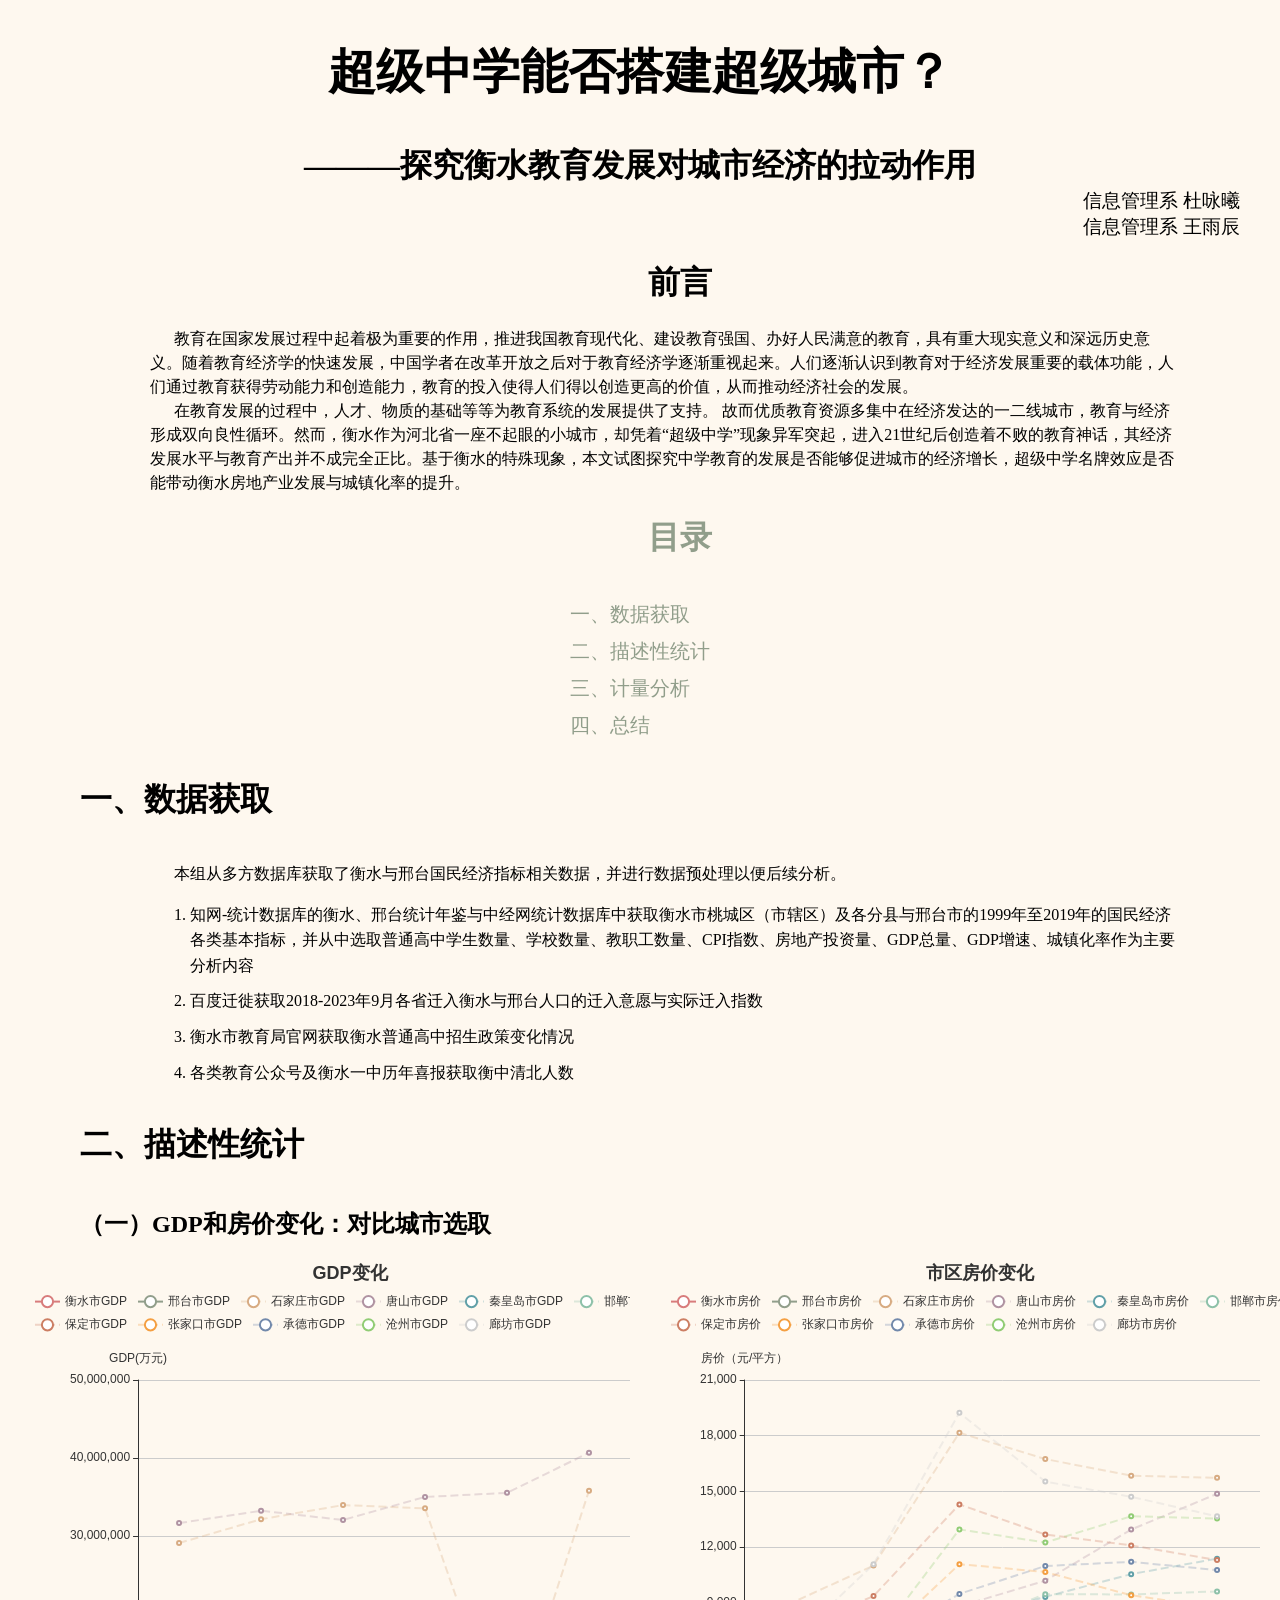
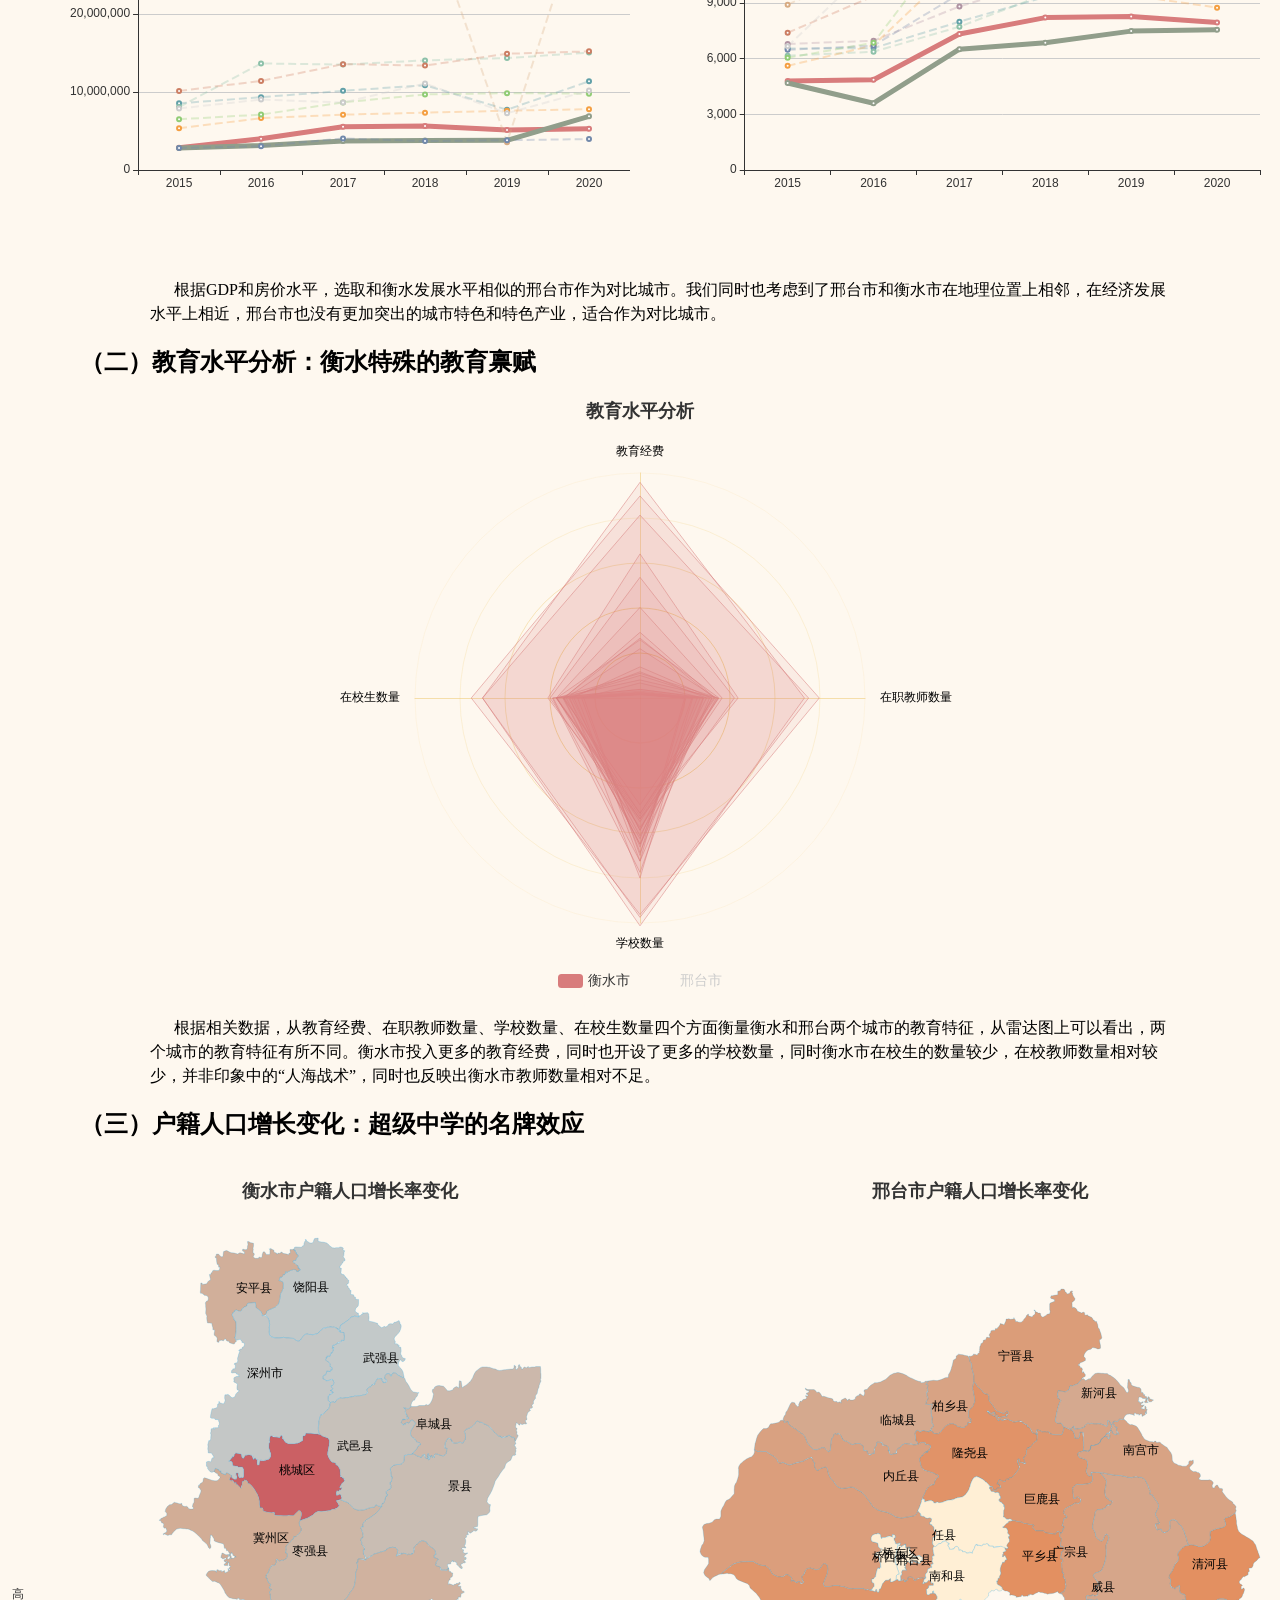
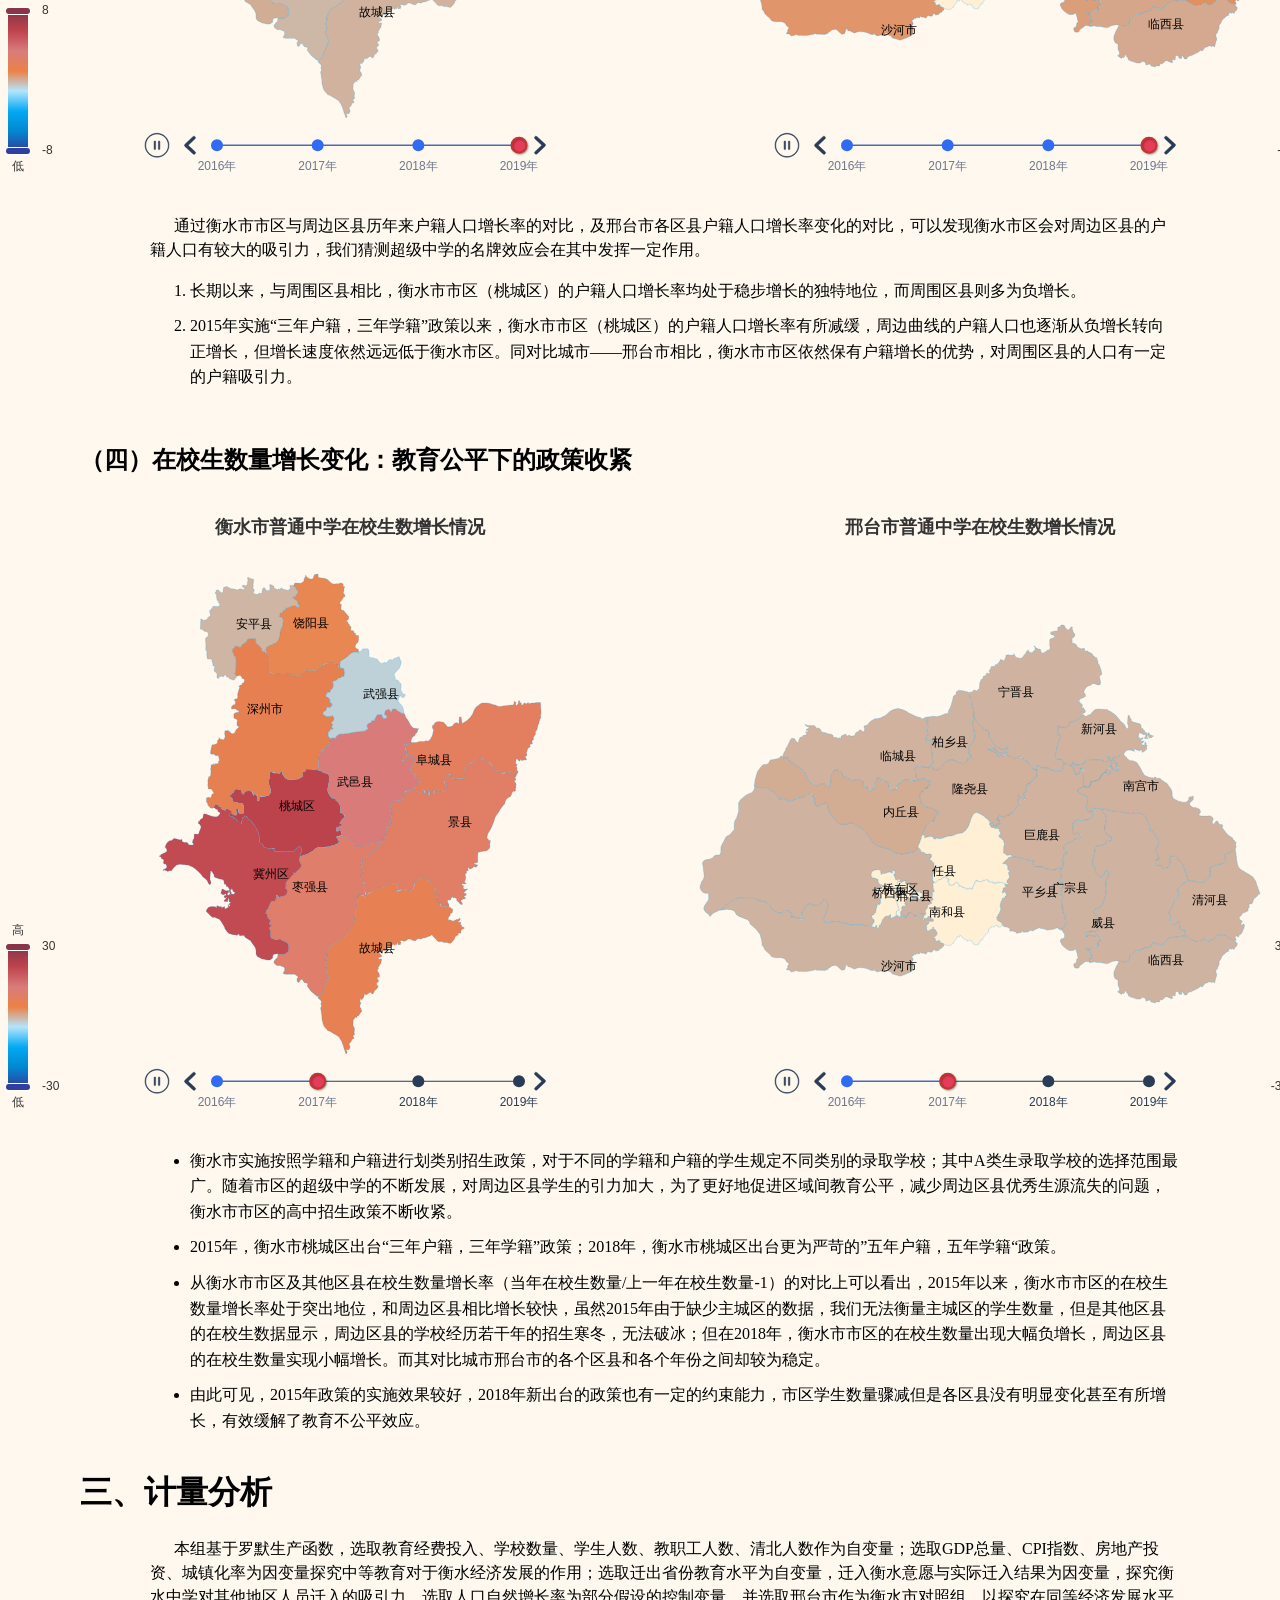
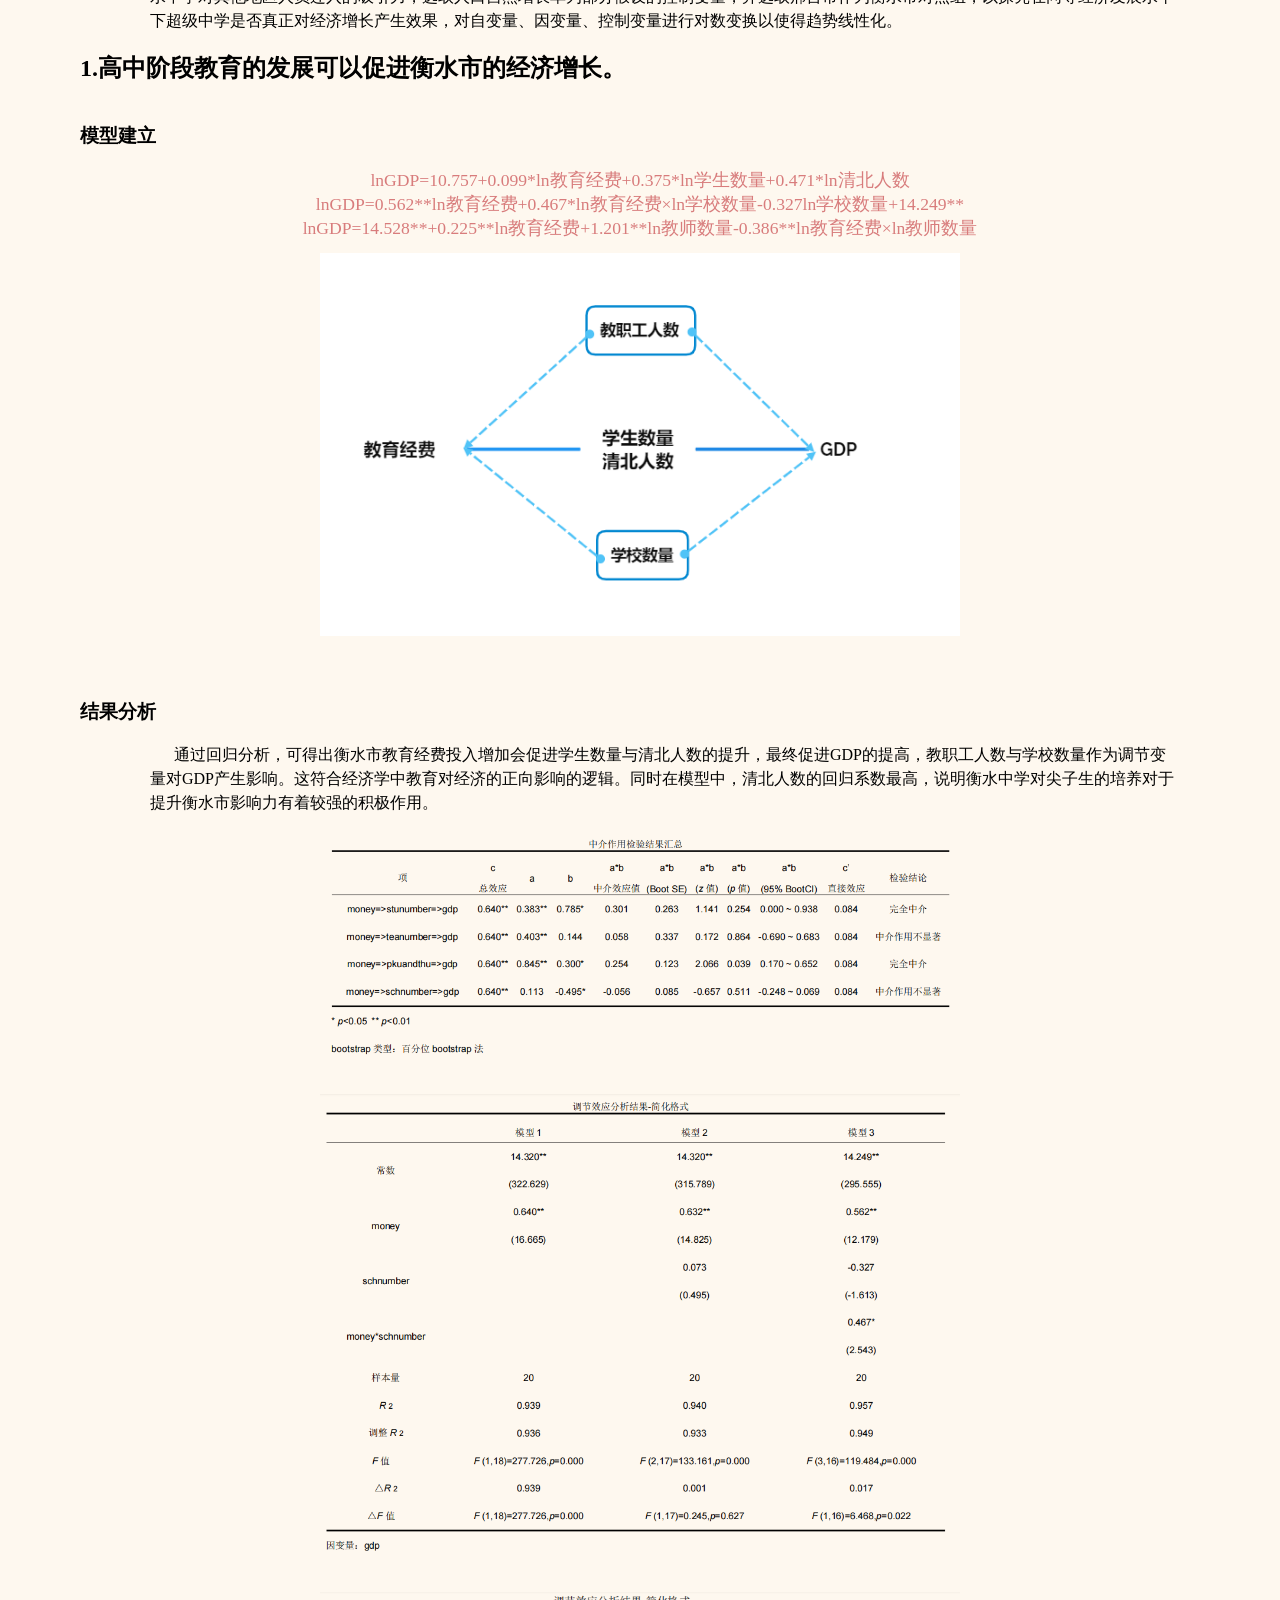
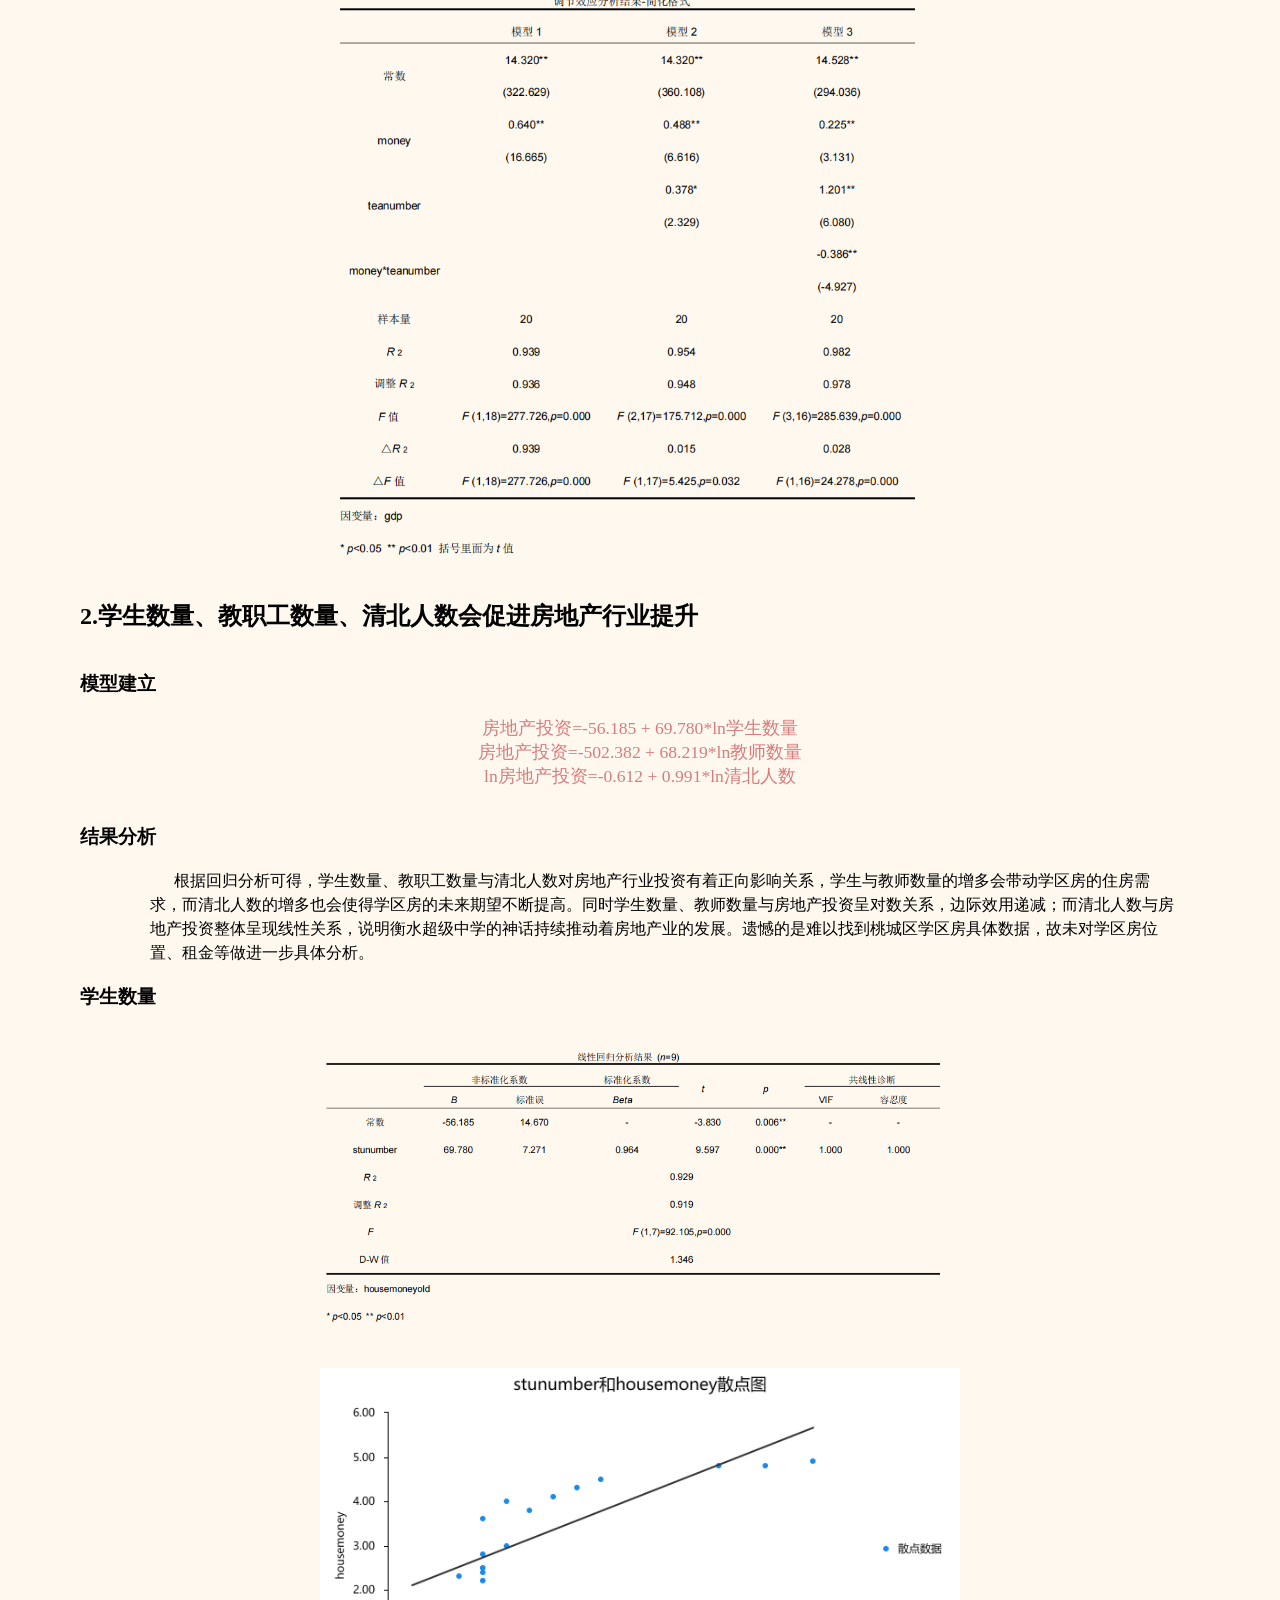
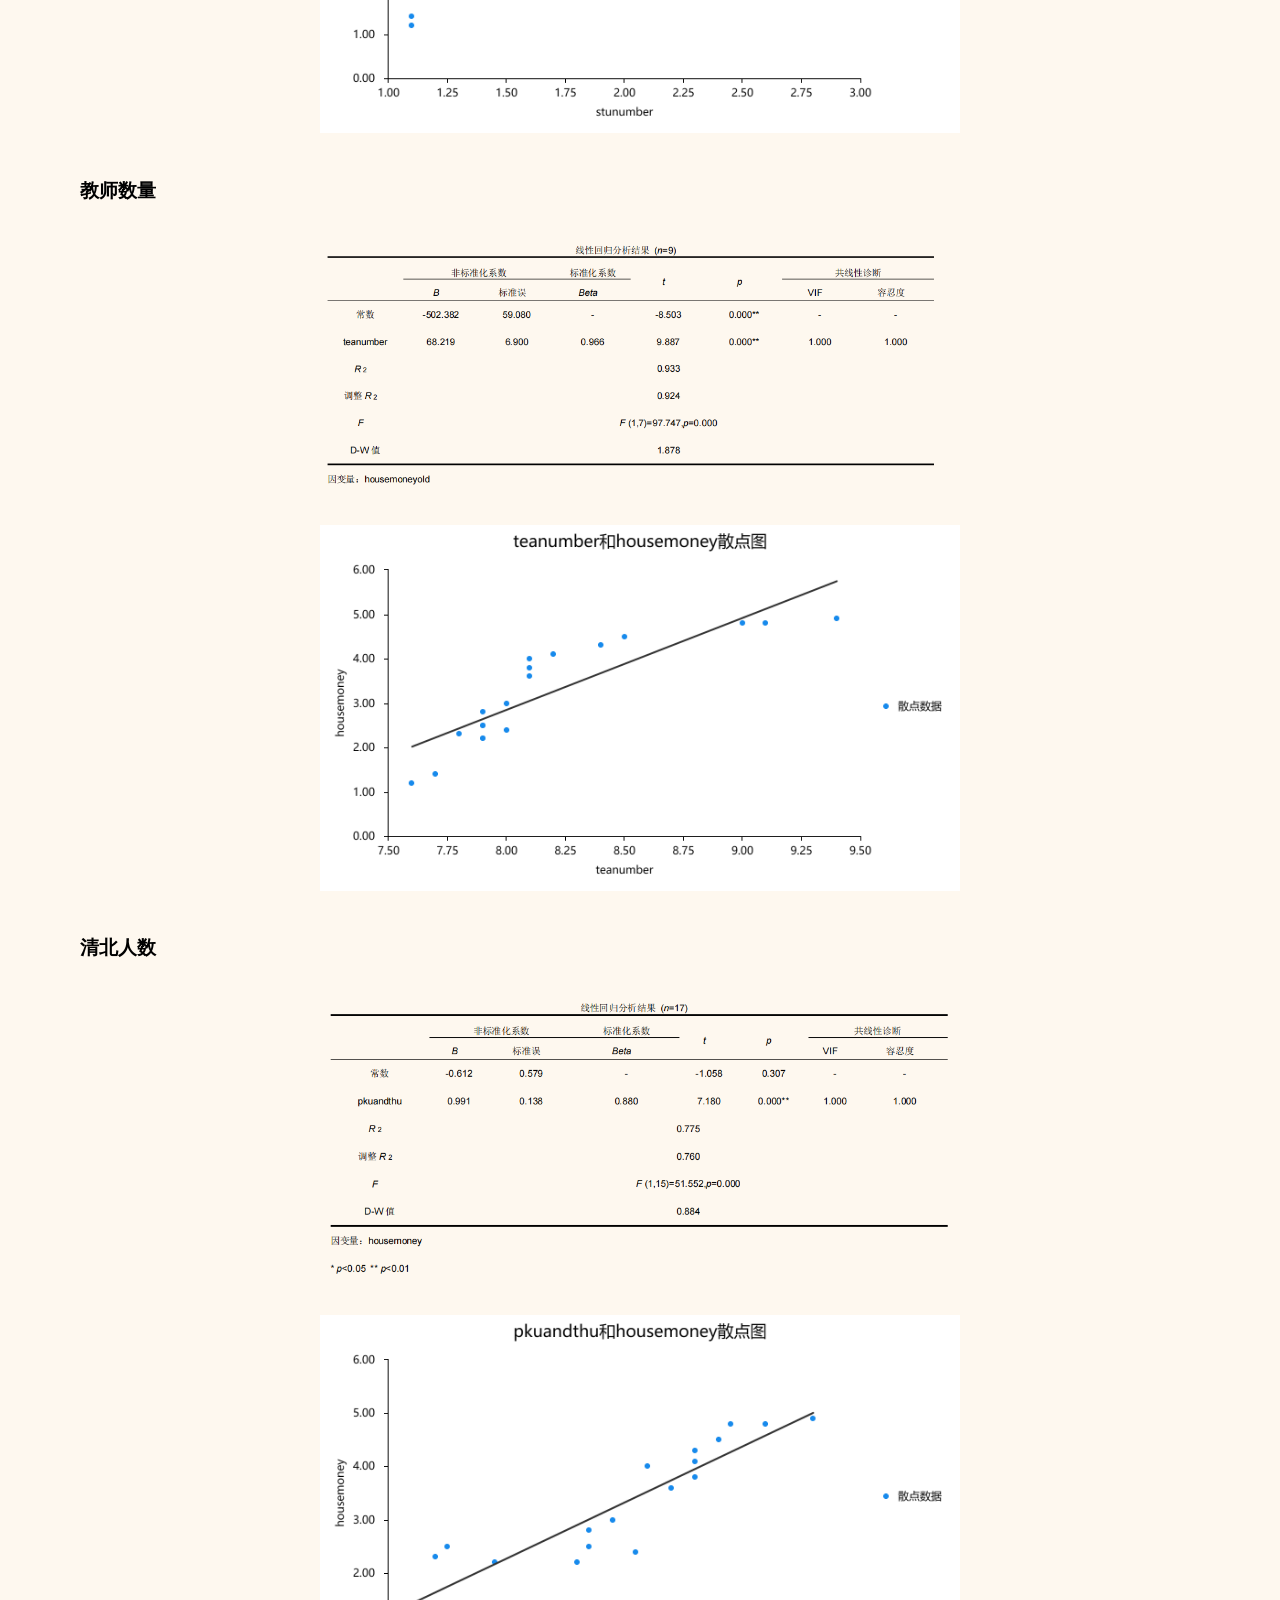
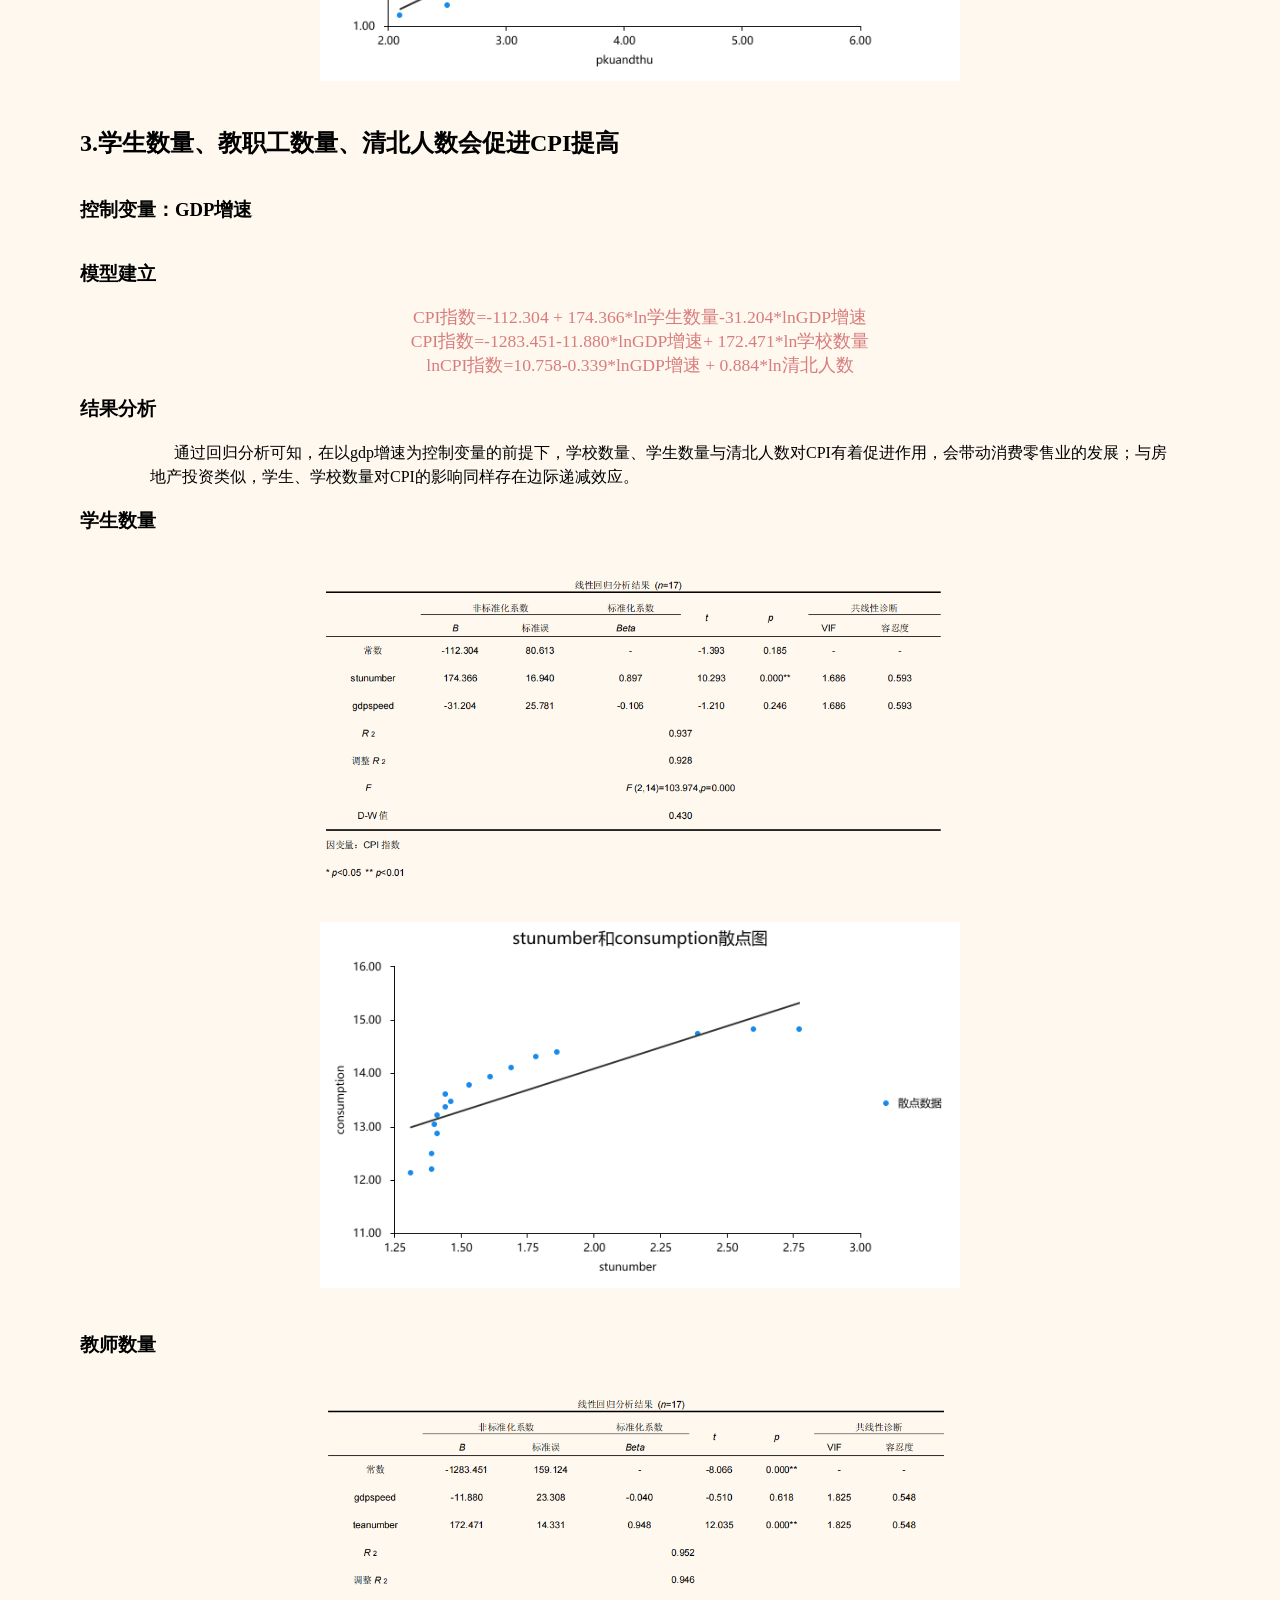
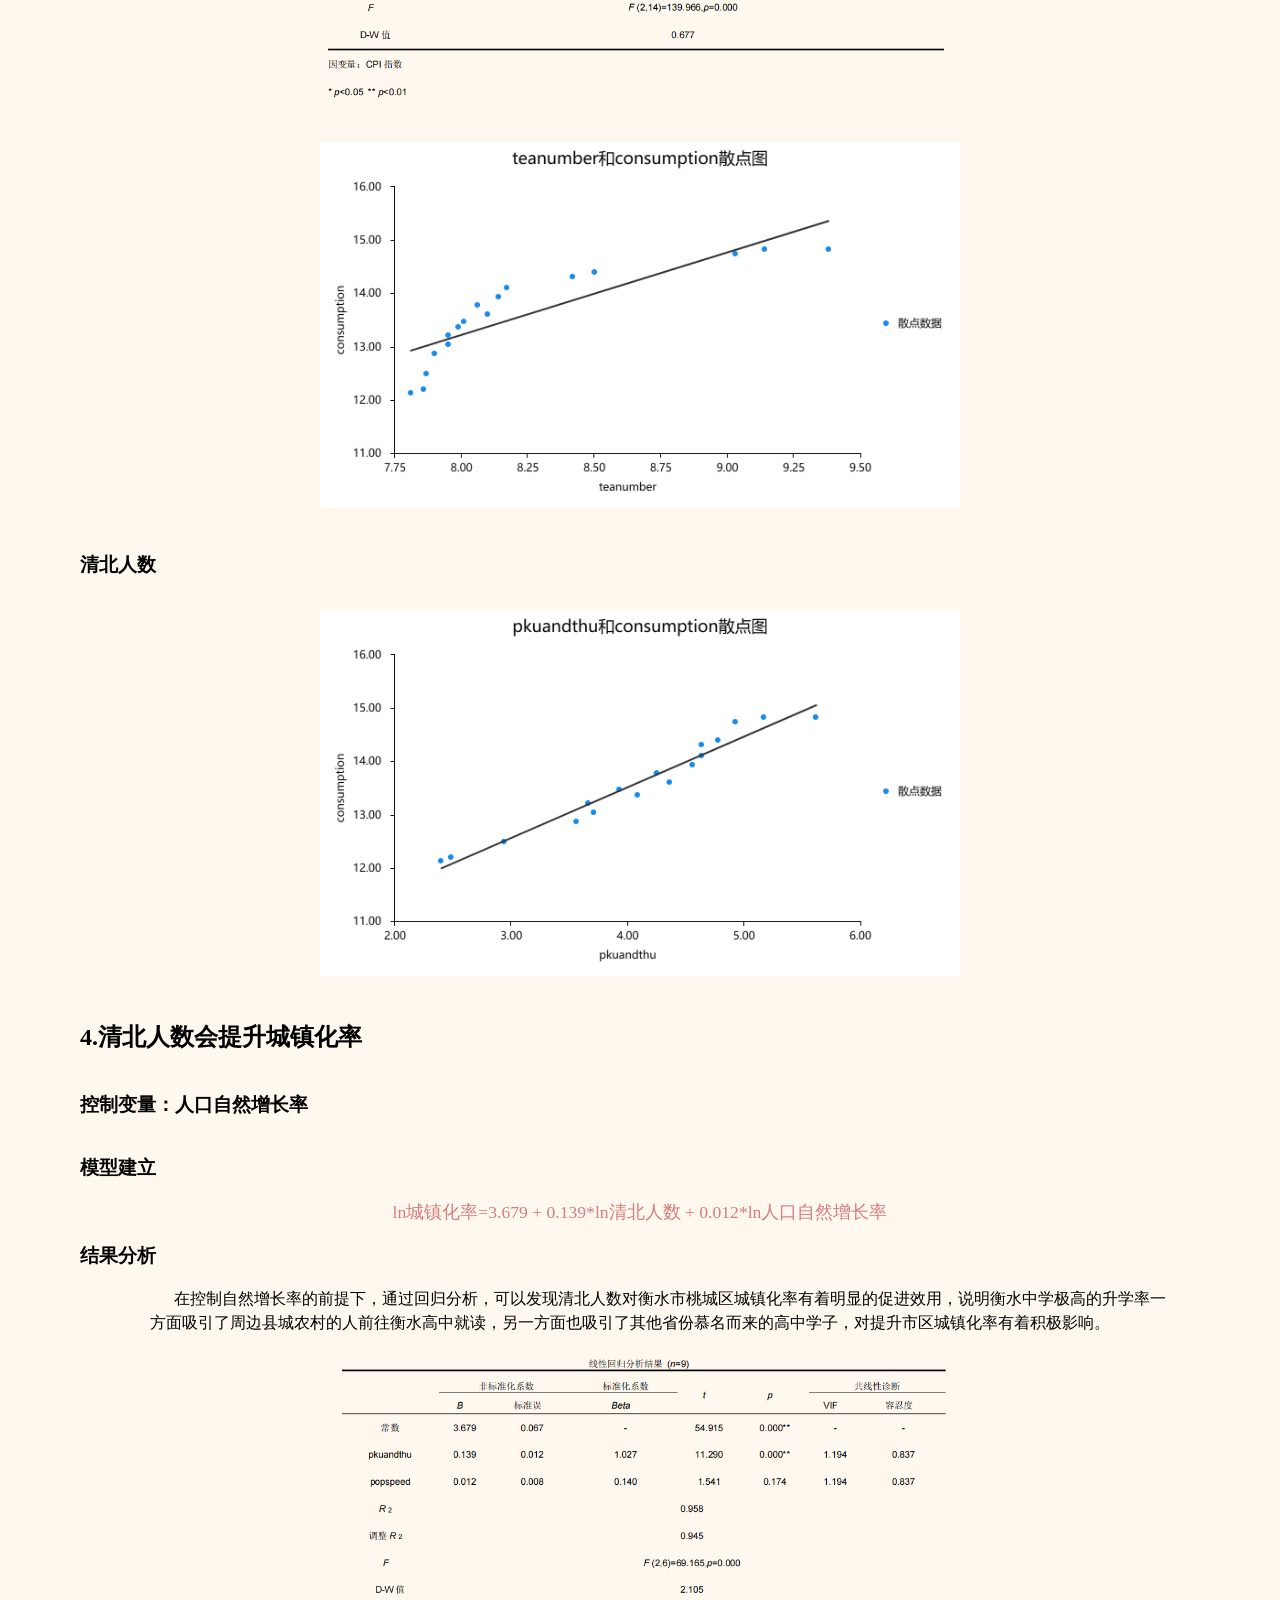
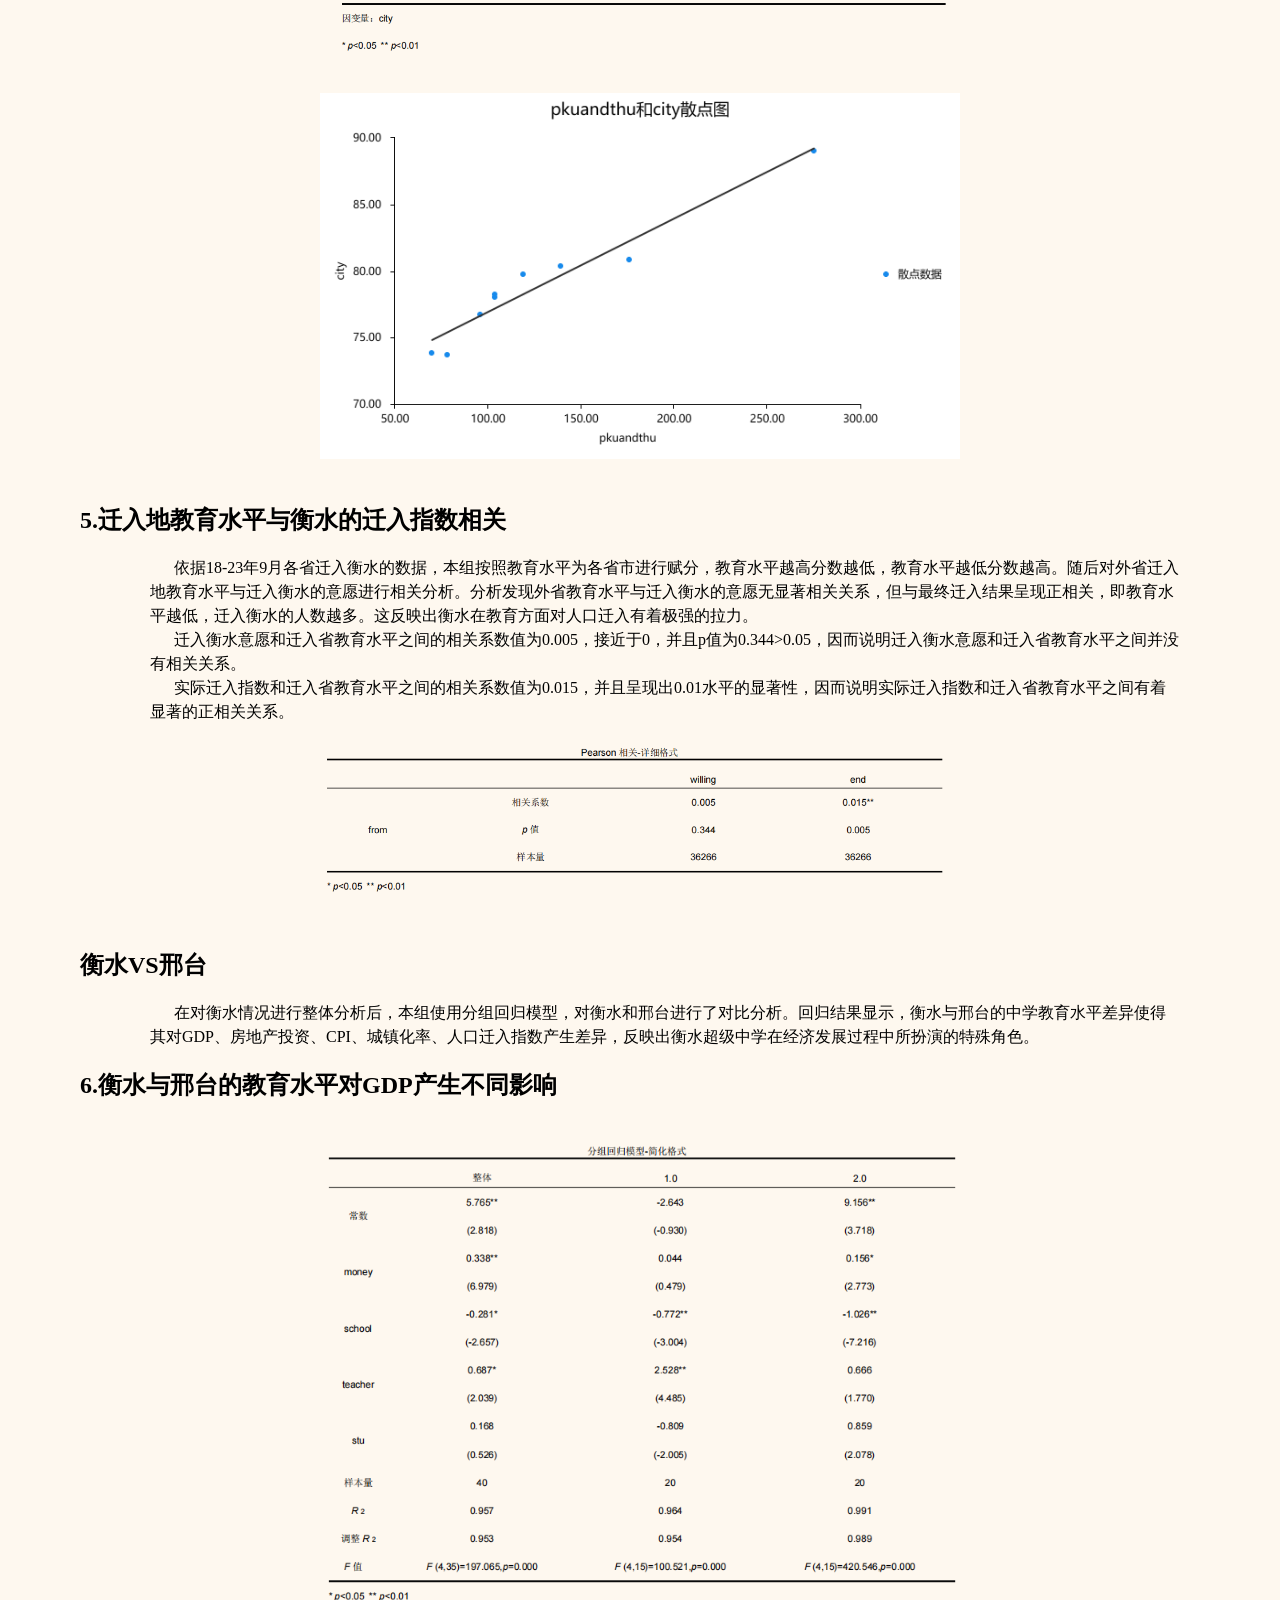
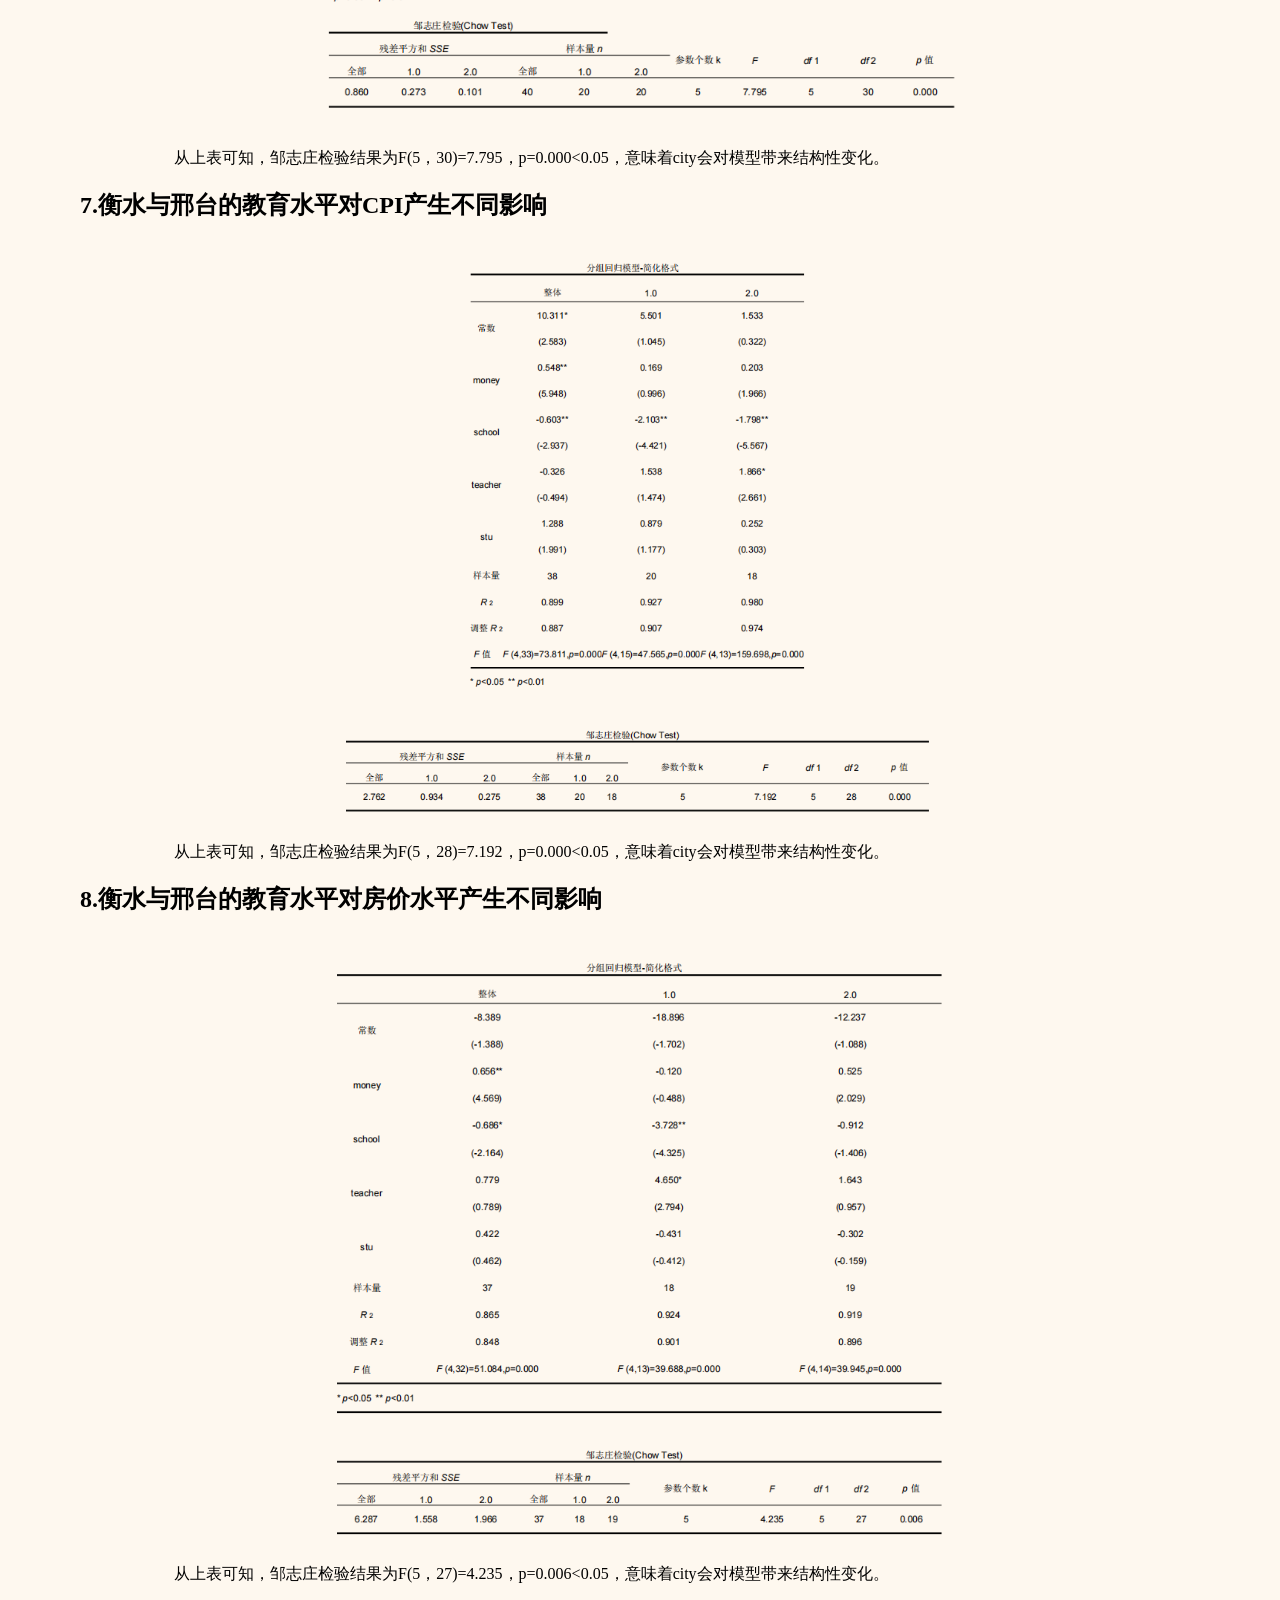
==== index.html @ 3e41f90e "第二次尝试：更新html命名" ====
<!DOCTYPE html>
<html lang="ch">
<head>
    <meta charset="UTF-8">
    <meta name="viewport" content="width=device-width, initial-scale=1.0">
    <meta http-equiv="X-UA-Compatible" content="ie=edge">
    <title>《城市经济学》课程报告</title>
    <link rel="stylesheet" href="BLOG.css"> <!-- 引入外部CSS文件 -->
    <script src="js/echarts.min.js"></script>   
    <script src="js/vintage.js"></script>   <!-- 引入echarts.js -->
    <script src="js/purple-passion.js"></script>   <!-- 引入echarts.js -->
    <!-- <script type="text/javascript" src="https://cdn.jsdelivr.net/npm/echarts/map/js/world.js"></script>     -->
    <script type="text/javascript" src="js/衡水.js"></script>
    <script type="text/javascript" src="js/邢台.js"></script>

</head>
 
<body>
    <div id="title_name">超级中学能否搭建超级城市？</div>
    <div id="title_name2">———探究衡水教育发展对城市经济的拉动作用</div>
    <div id="subtitle">信息管理系 杜咏曦</div>
    <div id="subtitle">信息管理系 王雨辰</div>
    <h1 style="text-align: center;">前言</h1>
    <div class="front_text">
        教育在国家发展过程中起着极为重要的作用，推进我国教育现代化、建设教育强国、办好人民满意的教育，具有重大现实意义和深远历史意义。随着教育经济学的快速发展，中国学者在改革开放之后对于教育经济学逐渐重视起来。人们逐渐认识到教育对于经济发展重要的载体功能，人们通过教育获得劳动能力和创造能力，教育的投入使得人们得以创造更高的价值，从而推动经济社会的发展。
    </div>
    <div class="front_text">在教育发展的过程中，人才、物质的基础等等为教育系统的发展提供了支持。
        故而优质教育资源多集中在经济发达的一二线城市，教育与经济形成双向良性循环。然而，衡水作为河北省一座不起眼的小城市，却凭着“超级中学”现象异军突起，进入21世纪后创造着不败的教育神话，其经济发展水平与教育产出并不成完全正比。基于衡水的特殊现象，本文试图探究中学教育的发展是否能够促进城市的经济增长，超级中学名牌效应是否能带动衡水房地产业发展与城镇化率的提升。</div>
    <h1 style="text-align: center;color:#919e8b;font-family: 楷体;">目录</h1>
    <div class="table">
    <nav>
        <ul>
          <li><a href="#section1">一、数据获取</a></li>
          <li><a href="#section2">二、描述性统计</a></li>
          <li><a href="#section3">三、计量分析</a></li>
          <li><a href="#section4">四、总结</a></li>
        </ul>
      </nav>
    </div>
    <h1 id="section1">一、数据获取</h1>
    <br>
    <div class="front_text">本组从多方数据库获取了衡水与邢台国民经济指标相关数据，并进行数据预处理以便后续分析。</div>
    <div class="content">
        <ol>
            <li>知网-统计数据库的衡水、邢台统计年鉴与中经网统计数据库中获取衡水市桃城区（市辖区）及各分县与邢台市的1999年至2019年的国民经济各类基本指标，并从中选取普通高中学生数量、学校数量、教职工数量、CPI指数、房地产投资量、GDP总量、GDP增速、城镇化率作为主要分析内容</li>
            <li>百度迁徙获取2018-2023年9月各省迁入衡水与邢台人口的迁入意愿与实际迁入指数</li>
            <li>衡水市教育局官网获取衡水普通高中招生政策变化情况</li>
            <li>各类教育公众号及衡水一中历年喜报获取衡中清北人数</li>
        </ol>
    </div>
    

    <h1 id="section2">二、描述性统计</h1>
    <h2>（一）GDP和房价变化：对比城市选取</h2>
    <!-- <div class='fig' id='GDP变化' style='width: 1100px; height: 600px'></div> -->
    <div class="container">
        <div class='fig_son' id="GDP变化" style='width: 700px; height: 600px'></div>
        <div class='fig_son' id="房价变化" style='width: 700px; height: 600px'></div>
    </div>
    <br>
    <div class="front_text">根据GDP和房价水平，选取和衡水发展水平相似的邢台市作为对比城市。我们同时也考虑到了邢台市和衡水市在地理位置上相邻，在经济发展水平上相近，邢台市也没有更加突出的城市特色和特色产业，适合作为对比城市。</div>
    <h2>（二）教育水平分析：衡水特殊的教育禀赋</h2>
    <div class='fig' id='教育水平分析' style='width: 1100px; height: 600px'></div>
    <br>
    <div class="front_text">根据相关数据，从教育经费、在职教师数量、学校数量、在校生数量四个方面衡量衡水和邢台两个城市的教育特征，从雷达图上可以看出，两个城市的教育特征有所不同。衡水市投入更多的教育经费，同时也开设了更多的学校数量，同时衡水市在校生的数量较少，在校教师数量相对较少，并非印象中的“人海战术”，同时也反映出衡水市教师数量相对不足。</div>
    <h2>（三）户籍人口增长变化：超级中学的名牌效应</h2>
    <br>
    <div class="container">
        <div class='fig_son' id="衡水户籍人口增长率变化" style='width: 700px; height: 600px'></div>
        <div class='fig_son' id="邢台户籍人口增长率变化" style='width: 700px; height: 600px'></div>
    </div>
    <br>
    <br>
    <div class="front_text">通过衡水市市区与周边区县历年来户籍人口增长率的对比，及邢台市各区县户籍人口增长率变化的对比，可以发现衡水市区会对周边区县的户籍人口有较大的吸引力，我们猜测超级中学的名牌效应会在其中发挥一定作用。</div>
    <div class="content">
        <ol>
            <li>长期以来，与周围区县相比，衡水市市区（桃城区）的户籍人口增长率均处于稳步增长的独特地位，而周围区县则多为负增长。</li>
            <li>2015年实施“三年户籍，三年学籍”政策以来，衡水市市区（桃城区）的户籍人口增长率有所减缓，周边曲线的户籍人口也逐渐从负增长转向正增长，但增长速度依然远远低于衡水市区。同对比城市——邢台市相比，衡水市市区依然保有户籍增长的优势，对周围区县的人口有一定的户籍吸引力。</li>
        </ol>
    </div>
    <br>

    <h2>（四）在校生数量增长变化：教育公平下的政策收紧</h2>
    <br>
    <div class="container">
        <div class='fig_son' id="衡水在校生增长变化" style='width: 700px; height: 600px'></div>
        <div class='fig_son' id="邢台在校生增长变化" style='width: 700px; height: 600px'></div>
    </div>
    <br>
    <div class="content">
        <ul>
            <li>衡水市实施按照学籍和户籍进行划类别招生政策，对于不同的学籍和户籍的学生规定不同类别的录取学校；其中A类生录取学校的选择范围最广。随着市区的超级中学的不断发展，对周边区县学生的引力加大，为了更好地促进区域间教育公平，减少周边区县优秀生源流失的问题，衡水市市区的高中招生政策不断收紧。</li>
            <li>2015年，衡水市桃城区出台“三年户籍，三年学籍”政策；2018年，衡水市桃城区出台更为严苛的”五年户籍，五年学籍“政策。</li>
            <li>从衡水市市区及其他区县在校生数量增长率（当年在校生数量/上一年在校生数量-1）的对比上可以看出，2015年以来，衡水市市区的在校生数量增长率处于突出地位，和周边区县相比增长较快，虽然2015年由于缺少主城区的数据，我们无法衡量主城区的学生数量，但是其他区县的在校生数据显示，周边区县的学校经历若干年的招生寒冬，无法破冰；但在2018年，衡水市市区的在校生数量出现大幅负增长，周边区县的在校生数量实现小幅增长。而其对比城市邢台市的各个区县和各个年份之间却较为稳定。</li>
            <li>由此可见，2015年政策的实施效果较好，2018年新出台的政策也有一定的约束能力，市区学生数量骤减但是各区县没有明显变化甚至有所增长，有效缓解了教育不公平效应。</li>
        </ul>
    </div>
    <h1 id="section3">三、计量分析</h1>
    <div class="front_text">本组基于罗默生产函数，选取教育经费投入、学校数量、学生人数、教职工人数、清北人数作为自变量；选取GDP总量、CPI指数、房地产投资、城镇化率为因变量探究中等教育对于衡水经济发展的作用；选取迁出省份教育水平为自变量，迁入衡水意愿与实际迁入结果为因变量，探究衡水中学对其他地区人员迁入的吸引力，选取人口自然增长率为部分假设的控制变量，并选取邢台市作为衡水市对照组，以探究在同等经济发展水平下超级中学是否真正对经济增长产生效果，对自变量、因变量、控制变量进行对数变换以使得趋势线性化。</div>
    <h2>1.高中阶段教育的发展可以促进衡水市的经济增长。</h2>
    <h3>模型建立</h3>
    <div class="import">lnGDP=10.757+0.099*ln教育经费+0.375*ln学生数量+0.471*ln清北人数</div>
    <div class="import">lnGDP=0.562**ln教育经费+0.467*ln教育经费×ln学校数量-0.327ln学校数量+14.249**</div>
    <div class="import">lnGDP=14.528**+0.225**ln教育经费+1.201**ln教师数量-0.386**ln教育经费×ln教师数量</div>
    <img src="./image/1新.png" alt="1.3" style="height: 15%; width:50% ;">
    <br>
    <h3>结果分析</h3>
    <div class="front_text">通过回归分析，可得出衡水市教育经费投入增加会促进学生数量与清北人数的提升，最终促进GDP的提高，教职工人数与学校数量作为调节变量对GDP产生影响。这符合经济学中教育对经济的正向影响的逻辑。同时在模型中，清北人数的回归系数最高，说明衡水中学对尖子生的培养对于提升衡水市影响力有着较强的积极作用。</div>
    <img src="./image/1.1.png" alt="1.1"style="height: 15%; width:50% ;">
    <img src="./image/1.2.png" alt="1.2"style="height: 15%; width:50% ;">
    <img src="./image/1.3.png" alt="1.3"style="height: 15%; width:50% ;">

    <h2>2.学生数量、教职工数量、清北人数会促进房地产行业提升</h2>
    <h3>模型建立</h3>
    <div class="import">房地产投资=-56.185 + 69.780*ln学生数量</div>
    <div class="import">房地产投资=-502.382 + 68.219*ln教师数量</div>
    <div class="import">ln房地产投资=-0.612 + 0.991*ln清北人数</div>
    <br>
    <h3>结果分析</h3>
    <div class="front_text">根据回归分析可得，学生数量、教职工数量与清北人数对房地产行业投资有着正向影响关系，学生与教师数量的增多会带动学区房的住房需求，而清北人数的增多也会使得学区房的未来期望不断提高。同时学生数量、教师数量与房地产投资呈对数关系，边际效用递减；而清北人数与房地产投资整体呈现线性关系，说明衡水超级中学的神话持续推动着房地产业的发展。遗憾的是难以找到桃城区学区房具体数据，故未对学区房位置、租金等做进一步具体分析。</div>
    <h3>学生数量</h3>
    <img src="./image/2.1.png" alt="1.2">
    <img src="./image/stunumber和housemoney散点图.png" alt="1.2" style="height: 15%; width:50% ;">
    <h3>教师数量</h3>
    <img src="./image/2.2.png" alt="1.2">
    <img src="./image/teanumber和housemoney散点图.png" alt="1.2" style="height: 15%; width:50% ;">
    <h3>清北人数</h3>
    <img src="./image/2.3.png" alt="1.2">
    <img src="./image/pkuandthu和housemoney散点图.png" alt="1.2" style="height: 15%; width:50% ;">
    
    <h2>3.学生数量、教职工数量、清北人数会促进CPI提高</h2>
    <h3>控制变量：GDP增速</h3>
    <h3>模型建立</h3>
    <div class="import">CPI指数=-112.304 + 174.366*ln学生数量-31.204*lnGDP增速</div>
    <div class="import">CPI指数=-1283.451-11.880*lnGDP增速+ 172.471*ln学校数量</div>
    <div class="import">lnCPI指数=10.758-0.339*lnGDP增速 + 0.884*ln清北人数</div>
    <h3>结果分析</h3>
    <div class="front_text">通过回归分析可知，在以gdp增速为控制变量的前提下，学校数量、学生数量与清北人数对CPI有着促进作用，会带动消费零售业的发展；与房地产投资类似，学生、学校数量对CPI的影响同样存在边际递减效应。</div>
    
    <h3>学生数量</h3>
    <img src="./image/3.1.png" alt="1.2">
    <img src="./image/stunumber和consumption散点图.png" alt="1.2" style="height: 15%; width:50% ;">
    <h3>教师数量</h3>
    <img src="./image/3.2.png" alt="1.2">
    <img src="./image/teanumber和consumption散点图.png" alt="1.2" style="height: 15%; width:50% ;">
    <h3>清北人数</h3>
    <img src="./image/pkuandthu和consumption散点图.png" alt="1.2" style="height: 15%; width:50% ;">
    <h2>4.清北人数会提升城镇化率</h2>
    <h3>控制变量：人口自然增长率</h3>
    <h3>模型建立</h3>
    <div class="import">ln城镇化率=3.679 + 0.139*ln清北人数 + 0.012*ln人口自然增长率</div>
    <h3>结果分析</h3>
    <div class="front_text">在控制自然增长率的前提下，通过回归分析，可以发现清北人数对衡水市桃城区城镇化率有着明显的促进效用，说明衡水中学极高的升学率一方面吸引了周边县城农村的人前往衡水高中就读，另一方面也吸引了其他省份慕名而来的高中学子，对提升市区城镇化率有着积极影响。</div>
    <img src="./image/4.png" alt="1.2">
    <img src="./image/pkuandthu和city散点图.png" alt="1.2" style="height: 15%; width:50% ;">
    <h2>5.迁入地教育水平与衡水的迁入指数相关</h2>
    <div class="front_text">依据18-23年9月各省迁入衡水的数据，本组按照教育水平为各省市进行赋分，教育水平越高分数越低，教育水平越低分数越高。随后对外省迁入地教育水平与迁入衡水的意愿进行相关分析。分析发现外省教育水平与迁入衡水的意愿无显著相关关系，但与最终迁入结果呈现正相关，即教育水平越低，迁入衡水的人数越多。这反映出衡水在教育方面对人口迁入有着极强的拉力。</div>
    <div class="front_text">迁入衡水意愿和迁入省教育水平之间的相关系数值为0.005，接近于0，并且p值为0.344>0.05，因而说明迁入衡水意愿和迁入省教育水平之间并没有相关关系。</div>
    <div class="front_text">实际迁入指数和迁入省教育水平之间的相关系数值为0.015，并且呈现出0.01水平的显著性，因而说明实际迁入指数和迁入省教育水平之间有着显著的正相关关系。</div>
    <img src="./image/5.png" alt="1.2">
    <h2>衡水VS邢台</h2>
    <div class="front_text">在对衡水情况进行整体分析后，本组使用分组回归模型，对衡水和邢台进行了对比分析。回归结果显示，衡水与邢台的中学教育水平差异使得其对GDP、房地产投资、CPI、城镇化率、人口迁入指数产生差异，反映出衡水超级中学在经济发展过程中所扮演的特殊角色。</div>

    <h2>6.衡水与邢台的教育水平对GDP产生不同影响</h2>
    <img src="./image/6.png" alt="1.2">
    <div class="front_text">从上表可知，邹志庄检验结果为F(5，30)=7.795，p=0.000<0.05，意味着city会对模型带来结构性变化。</div>

    <h2>7.衡水与邢台的教育水平对CPI产生不同影响</h2>
    <img src="./image/7.png" alt="1.2">

    <div class="front_text">从上表可知，邹志庄检验结果为F(5，28)=7.192，p=0.000<0.05，意味着city会对模型带来结构性变化。</div>

    <h2>8.衡水与邢台的教育水平对房价水平产生不同影响</h2>
    <img src="./image/8.png" alt="1.2">

    <div class="front_text">从上表可知，邹志庄检验结果为F(5，27)=4.235，p=0.006<0.05，意味着city会对模型带来结构性变化。</div>

    <h2>9.衡水与邢台的教育水平对城镇化率产生不同影响</h2>
    <img src="./image/9.png" alt="1.2">

    <div class="front_text">从上表可知，邹志庄检验结果为F(5，10)=5.508，p=0.011<0.05，意味着city会对模型带来结构性变化。</div>

    <h2>10.衡水与邢台的教育水平对人口迁入指数的影响</h2>
    <img src="./image/10.png" alt="1.2">

    <div class="front_text">从上表可知，邹志庄检验结果为F(2，38203)=3.433，p=0.032<0.05，意味着city会对模型带来结构性变化。</div>
    <h1 id="section4">四、总结</h1>
    <div class="front_text">综合分析可知，衡水桃城区全国顶尖的高中教育影响衡水市房地产投资与物价水平，最终作用于GDP增长，并使得衡水的产业结构与同等经济发展水平下的其他地区有着明显区别。在未来，衡水地区可以继续利用“超级中学”名片拉动GDP增长，但同时需要注意其影响的边际递减效应，若不能实现更高教育水平的人才培养与人才引进，超级高中对经济增长的效应始终有着其最高上限。唯有深化产业结构改革，留住人才，衡水才能在未来实现更高水平的经济发展。</div>
    <br>
    <br>
    <br>
    <br>
    <br>
    <br>
    <br>
    <br>
    <br>
    <br>
    <script>
        var myChart1 = echarts.init(document.getElementById('衡水户籍人口增长率变化'),'vintage');
        option1 = {
            baseOption: {
                timeline: {
                    //loop: false,        
                    axisType: 'category',
                    show: true,
                    autoPlay: true,
                    playInterval: 1500,
                    data: ['2016年', '2017年',  '2018年', '2019年']
                },
                title: {
                    text: '衡水市户籍人口增长率变化',
                    // subtext: '2016年',
                    x: 'center'
                },
                grid: { containLabel: true },
                dataRange: {
                    min: -8,
                    max: 8,
                    x: 'left',
                    y: 'bottom',
                    text: ['高', '低'], // 文本，默认为数值文本
                    calculable: true,
                    // color: ['#C40C0C','#C92416','#CB3D20','#CD552A','#CF6D34','#e6b600','#6F79C1','#6F79C1','#546EBB','#546EBB','#3963B5','#1E69B0','#005eaa']
                    // color: ['#C40C0C','#C92416','#CB3D20','#CD552A','#CF6D34','#e6b600','#A590CC','#8A84C6','#6F79C1','#546EBB','#3963B5','#1E69B0','#005eaa'],
                    // color: [ ,,,,',,],
                    color: [ '#893448','#bf444c','#d87c7c','#eb8146','#B3E5FC','#03A9F4','#0288D1','#303F9F']

                },
                toolbox: {
                    show: true,
                    orient: 'vertical',
                    x: 'right',
                    y: 'center',
                    feature: {
                        mark: { show: true },
                        dataView: { show: true, readOnly: false },
                        restore: { show: true },
                        saveAsImage: { show: true }
                    }
                },
                roamController: {
                    show: true,
                    x: 'right',
                    mapTypeControl: {
                        'yueyang': true
                    }
                },
                series: [
                    {
                    name: '地市名称',
                    type: 'map',
                    mapType: '衡水', /* // 自定义扩展图表类型 */
                    roam: false,
                    label: {
                        normal: {
                            show: true,
                        },
                        emphasis: {
                            show: true,
                        }
                    },
                    itemStyle: {
                        normal: {
                            borderWidth: 0.2, /* //区域边框宽度 */
                            borderColor: '#009fe8', /* //区域边框颜色 */
                            areaColor: "#ffefd5"
                        },
                        emphasis: {
                            areaColor: '#FFFFFF',
                        }
                    },
                    showLegendSymbol: true,
                    },
                ],
                tooltip: {
                    trigger: 'item'
                }
            },
                options:[
                //第一组    
                {
                    series: [{
                        title: {
                    subtext: '2016年',
                    x: 'center'
                },
                data: [
    { "name": "桃城区", "value": 7.46 },
    { "name": "冀州区", "value": -5.48 },
    { "name": "枣强县", "value": -0.36 },
    { "name": "武邑县", "value": 0.20 },
    { "name": "武强县", "value": -0.52 },
    { "name": "饶阳县", "value": 0.36 },
    { "name": "安平县", "value": 0.39 },
    { "name": "故城县", "value": 0.22 },
    { "name": "景县", "value": 0.25 },
    { "name": "阜城县", "value": 0.23 },
    { "name": "深州市", "value": 0.15 }
]


,
            }]

            },
            //第2组    
            {
                    series: [{
                        title: {
                    subtext: '2017年',
                    x: 'center'
                },
                data:[
    { "name": "桃城区", "value": 3.49 },
    { "name": "冀州区", "value": -0.83 },
    { "name": "枣强县", "value": -0.49 },
    { "name": "武邑县", "value": -1.42 },
    { "name": "武强县", "value": -0.63 },
    { "name": "饶阳县", "value": -0.65 },
    { "name": "安平县", "value": -0.43 },
    { "name": "故城县", "value": -0.72 },
    { "name": "景县", "value": -1.22 },
    { "name": "阜城县", "value": -0.38 },
    { "name": "深州市", "value": -1.25 }
]


            ,
            }]

            },//第3组    
                {
                    series: [{
                        title: {
                    subtext: '2018年',
                    x: 'center'
                },
                data: [
    { "name": "桃城区", "value": 4.15 },
    { "name": "冀州区", "value": -0.04 },
    { "name": "枣强县", "value": -0.07 },
    { "name": "武邑县", "value": -0.16 },
    { "name": "武强县", "value": -0.32 },
    { "name": "饶阳县", "value": -0.10 },
    { "name": "安平县", "value": 0.22 },
    { "name": "故城县", "value": -0.23 },
    { "name": "景县", "value": -0.20 },
    { "name": "阜城县", "value": -0.31 },
    { "name": "深州市", "value": -0.29 }
]


,
            }]

            },//第4组    
                {
                    series: [{
                        title: {
                    subtext: '2019年',
                    x: 'center'
                },
                data: [
    { "name": "桃城区", "value": 4.58 },
    { "name": "冀州区", "value": 0.14 },
    { "name": "枣强县", "value": -0.08 },
    { "name": "武邑县", "value": -0.31 },
    { "name": "武强县", "value": -0.50 },
    { "name": "饶阳县", "value": -0.50 },
    { "name": "安平县", "value": 0.09 },
    { "name": "故城县", "value": 0.03 },
    { "name": "景县", "value": -0.23 },
    { "name": "阜城县", "value": -0.12 },
    { "name": "深州市", "value": -0.46 }
]


,
            }]

            }
            ]
            },
        
        myChart1.setOption(option1);
        
        var myChart2 = echarts.init(document.getElementById('邢台户籍人口增长率变化'),'vintage');
        option2 = {
            baseOption: {
                timeline: {
                    //loop: false,        
                    axisType: 'category',
                    show: true,
                    autoPlay: true,
                    playInterval: 1500,
                    data: ['2016年', '2017年',  '2018年', '2019年']
                },
                title: {
                    text: '邢台市户籍人口增长率变化',
                    // subtext: '2016年',
                    x: 'center'
                },
                grid: { containLabel: true },
                dataRange: {
                    min: -8,
                    max: 8,
                    x: 'right',
                    y: 'bottom',
                    text: ['高', '低'], // 文本，默认为数值文本
                    calculable: true,
                    color: [ '#893448','#bf444c','#d87c7c','#eb8146','#B3E5FC','#03A9F4','#0288D1','#303F9F']

                    // color: ['#C40C0C','#C92416','#CB3D20','#CD552A','#CF6D34','#e6b600','#A590CC','#8A84C6','#6F79C1','#546EBB','#3963B5','#1E69B0','#005eaa']
                    // color: ['#C40C0C','#C92416','#CB3D20','#CD552A','#CF6D34','#e6b600','#6F79C1','#546EBB','#3963B5','#1E69B0','#005eaa']
                },
                toolbox: {
                    show: true,
                    orient: 'vertical',
                    x: 'right',
                    y: 'center',
                    feature: {
                        mark: { show: true },
                        dataView: { show: true, readOnly: false },
                        restore: { show: true },
                        saveAsImage: { show: true }
                    }
                },
                roamController: {
                    show: true,
                    x: 'right',
                    mapTypeControl: {
                        'yueyang': true
                    }
                },
                series: [
                    {
                    name: '地市名称',
                    type: 'map',
                    mapType: '邢台', /* // 自定义扩展图表类型 */
                    roam: false,
                    label: {
                        normal: {
                            show: true,
                        },
                        emphasis: {
                            show: true,
                        }
                    },
                    itemStyle: {
                        normal: {
                            borderWidth: 0.2, /* //区域边框宽度 */
                            borderColor: '#009fe8', /* //区域边框颜色 */
                            areaColor: "#ffefd5"
                        },
                        emphasis: {
                            areaColor: '#FFFFFF',
                        }
                    },
                    showLegendSymbol: true,
                    },
                ],
                tooltip: {
                    trigger: 'item'
                }
            },
                options:[
                //第一组    
                {
                    series: [{
                        title: {
                    text: '户籍人口增长率变化',
                    subtext: '2016年',
                    x: 'center'
                },
                data: [
    { "name": "沙河市", "value": 0.69 },
    { "name": "南宫市", "value": 0.84 },
    { "name": "临西县", "value": -0.38 },
    { "name": "清河县", "value": 1.90 },
    { "name": "巨鹿县", "value": 1.36 },
    { "name": "宁晋县", "value": 1.14 },
    { "name": "隆尧县", "value": 1.20 },
    { "name": "柏乡县", "value": 0.62 },
    { "name": "内丘县", "value": 0.91 },
    { "name": "临城县", "value": 0.68 },
    { "name": "邢台县", "value": 1.00 },
    { "name": "南和区", "value": 1.33 },
    { "name": "任泽区", "value": 1.31 },
    { "name": "信都区", "value": 1.26 },
    { "name": "襄都区", "value": 0.81 },
    { "name": "新河县", "value": 0.63 },
    { "name": "广宗县", "value": 1.28 },
    { "name": "平乡县", "value": 1.30 },
    { "name": "威县", "value": 0.96 }
]



,
            }]

            },
            //第2组    
            {
                    series: [{
                        title: {
                    text: '户籍人口增长率变化',
                    subtext: '2017年',
                    x: 'center'
                },
                data:[
    { "name": "沙河市", "value": 0.99 },
    { "name": "南宫市", "value": -0.45 },
    { "name": "临西县", "value": 0.37 },
    { "name": "清河县", "value": 0.74 },
    { "name": "巨鹿县", "value": 0.18 },
    { "name": "宁晋县", "value": 0.06 },
    { "name": "隆尧县", "value": 0.30 },
    { "name": "柏乡县", "value": -0.32 },
    { "name": "内丘县", "value": -0.01 },
    { "name": "临城县", "value": -0.75 },
    { "name": "邢台县", "value": -0.15 },
    { "name": "南和区", "value": 1.00 },
    { "name": "任泽区", "value": 0.45 },
    { "name": "信都区", "value": 0.54 },
    { "name": "襄都区", "value": 0.38 },
    { "name": "新河县", "value": -1.65 },
    { "name": "广宗县", "value": 0.18 },
    { "name": "平乡县", "value": 0.44 },
    { "name": "威县", "value": -0.09 }
]



            ,
            }]

            },//第3组    
                {
                    series: [{
                        title: {
                    text: '户籍人口增长率变化',
                    subtext: '2018年',
                    x: 'center'
                },
                data: [
    { "name": "沙河市", "value": 1.07 },
    { "name": "南宫市", "value": 0.50 },
    { "name": "临西县", "value": 0.41 },
    { "name": "清河县", "value": 1.06 },
    { "name": "巨鹿县", "value": 0.76 },
    { "name": "宁晋县", "value": 0.78 },
    { "name": "隆尧县", "value": 1.11 },
    { "name": "柏乡县", "value": 0.49 },
    { "name": "内丘县", "value": 0.59 },
    { "name": "临城县", "value": 0.53 },
    { "name": "邢台县", "value": 1.01 },
    { "name": "南和区", "value": 1.25 },
    { "name": "任泽区", "value": 0.96 },
    { "name": "信都区", "value": 1.40 },
    { "name": "襄都区", "value": 1.04 },
    { "name": "新河县", "value": 0.33 },
    { "name": "广宗县", "value": 0.58 },
    { "name": "平乡县", "value": 1.18 },
    { "name": "威县", "value": 0.56 }
]



,
            }]

            },//第4组    
                {
                    series: [{
                        title: {
                    text: '户籍人口增长率变化',
                    subtext: '2019年',
                    x: 'center'
                },
                data: [
    { "name": "沙河市", "value": 0.69 },
    { "name": "南宫市", "value": 0.36 },
    { "name": "临西县", "value": 0.23 },
    { "name": "清河县", "value": 0.80 },
    { "name": "巨鹿县", "value": 0.63 },
    { "name": "宁晋县", "value": 0.50 },
    { "name": "隆尧县", "value": 0.72 },
    { "name": "柏乡县", "value": 0.37 },
    { "name": "内丘县", "value": 0.40 },
    { "name": "临城县", "value": 0.24 },
    { "name": "邢台县", "value": 0.47 },
    { "name": "南和区", "value": 0.80 },
    { "name": "任泽区", "value": 0.74 },
    { "name": "信都区", "value": 0.90 },
    { "name": "襄都区", "value": 1.24 },
    { "name": "新河县", "value": 0.23 },
    { "name": "广宗县", "value": 0.48 },
    { "name": "平乡县", "value": 0.80 },
    { "name": "威县", "value": 0.29 }
]



,
            }]

            }
            ]
            },
        myChart2.setOption(option2);

        // 初始化 ECharts 实例
        var myChart3 = echarts.init(document.getElementById('GDP变化'),'vintage');
        // 指定图表的配置项和数据
        var option3 = {
            title: {
                text: 'GDP变化',
                x: 'center',
                top:0
            },
            grid: {
                top:"20%",
                // left: '3%',
                // right: '4%',
                // bottom: '3%',
                containLabel: true
            },
            legend: {top:30},
            tooltip: {
                trigger: 'axis',
                axisPointer: {
                // Use axis to trigger tooltip
                type: 'shadow' // 'shadow' as default; can also be 'line' or 'shadow'
                }
            },
            xAxis: {
                type: 'category',
                data: [2015,2016,2017,2018,2019,2020]
            },
            yAxis: [
                // {
                //     type: 'value',
                //     name: '房价(元/平方)'
                // },
                {
                    type: 'value',
                    name: 'GDP(万元)'
                }]
            ,
            series: [
                // {
            //     name: '衡水市桃城区房价',
            //     type: 'line',
            //     stack: 'total',
            //     yAxisIndex: 0, // 使用第一个纵坐标轴
            //     data: [4787,4857,7325,8205,8267,7939]
            // },{
            //     name: '邢台市邢台县房价',
            //     type: 'line',
            //     yAxisIndex: 0, // 使用第一个纵坐标轴
            //     data: [4683,3596,6508,6853,7479,7557]
            // },
            {
                name: '衡水市GDP',
                type: 'line',
                stack: 'total',
                // yAxisIndex: 1, // 使用第一个纵坐标轴
                lineStyle: {
                    width: 5 
                        // type: 'dashed' // 将折线类型设置为虚线
                    },
                // label: {
                //     show: true,     // 显示标签
                //     position: 'end', // 标签位置为折线末端
                //     formatter: '{a}', // 标签内容为折线的名称
                // },
                data: [2847740,3998117,5534965,5655215,5140000,5290000]
            },{
                name: '邢台市GDP',
                type: 'line',
                lineStyle: {
                    width: 5 
                        // type: 'dashed' // 将折线类型设置为虚线
                    },
                // yAxisIndex: 1, // 使用第一个纵坐标轴
                data: [2809714,3143341,3706907,3768126,3800000,6880000]
            },{
                name: '石家庄市GDP',
                type: 'line',
                lineStyle: {
                        opacity: 0.3,
                        // color:'#919e8b',
                        type: 'dashed' // 将折线类型设置为虚线
                    },
                // yAxisIndex: 1, // 使用第一个纵坐标轴
                data: [29098110,32148250,33962728,33547563,3569148,35810000]
            },{
                name: '唐山市GDP',
                type: 'line',
                lineStyle: {
                    opacity: 0.3,
                        // color:'#919e8b',
                        type: 'dashed' // 将折线类型设置为虚线
                    },
                // yAxisIndex: 1, // 使用第一个纵坐标轴
                data: [31653208 ,	33238336 	,32053543 	,35006953 ,	35530000 ,	40680000 ]
            },{
                name: '秦皇岛市GDP',
                type: 'line',
                lineStyle: {opacity: 0.3,
                        // color:'#919e8b',
                        type: 'dashed' // 将折线类型设置为虚线
                    },
                // yAxisIndex: 1, // 使用第一个纵坐标轴
                data: [8546085 ,	9340031 	,10146857 	,10875854 	,7730000 	,11370000  ]
            },{
                name: '邯郸市GDP',
                type: 'line',
                lineStyle: {opacity: 0.3,
                        // color:'#919e8b',
                        type: 'dashed' // 将折线类型设置为虚线
                    },
                // yAxisIndex: 1, // 使用第一个纵坐标轴
                data: [8077260 ,	13663695 ,	13518281 	,14053640 ,	14350000 ,	15050000 ]
            },{
                name: '保定市GDP',
                type: 'line',
                lineStyle: {opacity: 0.3,
                        // color:'#919e8b',
                        type: 'dashed' // 将折线类型设置为虚线
                    },
                // yAxisIndex: 1, // 使用第一个纵坐标轴
                data: [10144200 ,	11416800 	,13573500 ,	13388000 	,14903100 ,	15210000 ]
            },{
                name: '张家口市GDP',
                type: 'line',
                lineStyle: {opacity: 0.3,
                        // color:'#919e8b',
                        type: 'dashed' // 将折线类型设置为虚线
                    },
                // yAxisIndex: 1, // 使用第一个纵坐标轴
                data: [5345487, 	6652782 ,	7093733 ,	7354610 ,	7600000 ,	7800000  ]
            },{
                name: '承德市GDP',
                type: 'line',
                lineStyle: {opacity: 0.3,
                        // color:'#919e8b',
                        type: 'dashed' // 将折线类型设置为虚线
                    },
                // yAxisIndex: 1, // 使用第一个纵坐标轴
                data: [2830610 ,	3051752 	,4045897 ,	3705943 ,	3830000 	,3960000 ]
            },{
                name: '沧州市GDP',
                type: 'line',
                lineStyle: {opacity: 0.3,
                        // color:'#919e8b',
                        type: 'dashed' // 将折线类型设置为虚线
                    },
                // yAxisIndex: 1, // 使用第一个纵坐标轴
                data: [6503098 ,	7104329 	,8667928 	,9687831 ,	9850000 	,9780000 ]
            },{
                name: '廊坊市GDP',
                type: 'line',
                lineStyle: {opacity: 0.3,
                        // color:'#919e8b',
                        type: 'dashed' // 将折线类型设置为虚线
                    },
                // yAxisIndex: 1, // 使用第一个纵坐标轴
                data: [7892526 ,	9031261 ,	8648469 ,	11096938 ,	7270000 ,	10180000  ]
            }
        ]
        };
        // 使用刚指定的配置项和数据显示图表
        myChart3.setOption(option3);
        var myChart4 = echarts.init(document.getElementById('教育水平分析'),'vintage');  
        // 这里你需要定义dataBJ, dataSH, dataGZ这三个变量，它们应该包含对应城市的数据  
        var dataHS = [  
                [7373, 5, 56, 2778, 1],  
                [8462, 5.55, 58, 2853, 2],  
                [9396, 5.87, 53, 3232, 3],  
                [11397, 6.23, 64, 3287, 4],  
                [12956, 6.86, 52, 3567, 5],  
                [15340, 7.39, 50, 3750, 6],  
                [19142, 7.79, 62, 3958, 7],  
                [18939, 7.73, 58, 4325, 8],  
                [33383, 5.2, 55, 3927, 9],  
                [50090, 6.79, 52, 4480, 10],  
                [58333, 6.33, 47, 4141, 11],  
                [69112, 6.06, 47, 4479, 12],  
                [109546, 6.56, 49, 4750, 13],  
                [145951, 6.73, 41, 4665, 14],  
                [132920, 6.82, 38, 4607, 15],  
                [40101, 7.45, 42, 4834, 16],  
                [54943, 7.41, 44, 4872, 17],  
                [129340, 7.4, 41, 4911, 18],  
                [201304, 7.45, 43, 5111, 19],  
                [268205, 8, 46, 5872, 20],  
                [320193, 8.19, 43, 6106, 21],  
                [479244, 14, 81, 10230, 22],  
                [406421, 14, 78, 10490, 23],  
                [449047, 15, 77, 11156, 24]  
            ];  
        var dataXT =[  
    [6882, 3, 32, 2004, 1],  
    [7515, 3.11, 31, 2191, 2],  
    [null, 3.4, 32, 2274, 3], // 假设缺失的值为 null  
    [10696, 3.72, 33, 2465, 4],  
    [11373, 4.02, 31, 2594, 5],  
    [12867, 4.01, 27, 2614, 6],  
    [15235, 4.11, 24, 2709, 7],  
    [16362, 4.06, 23, 2827, 8],  
    [21741, 4.09, 22, 2824, 9],  
    [32301, 4.2, 21, 2959, 10],  
    [42851, 4.31, 21, 3005, 11],  
    [55456, 4.23, 20, 3279, 12],  
    [78984, 4.64, 21, 3156, 13],  
    [87738, 5, 22, 3440, 14],  
    [79390, 5.42, 21, 3536, 15],  
    [37737, 5.95, 24, 4553, 16],  
    [106478, 6.41, 27, 4915, 17],  
    [170851, 10.94, 46, 8349, 18],  
    [193465, 13.49, 49, 9342, 19],  
    [209071, 15, 52, 10953, 20],  
    [255615, 15.93, 54, 11887, 21],  
    [247206, 16, 56, 12608, 22],  
    [232426, 17, 55, 13338, 23],  
    [266906, 17, 59, 12976, 24]  
]; 
        var lineStyle = {
            width: 1,
            opacity: 0.5
            };
        // 你提供的配置对象  
        var option4 = {
                // backgroundColor: '#161627',
                title: {
                    text: '教育水平分析',
                    left: 'center',
                },
                legend: {
                    bottom: 5,
                    data: ['衡水市', '邢台市'],
                    itemGap: 20,
                    textStyle: {
                    fontSize: 14
                    },
                    selectedMode: 'single'
                },
                radar: {
                    indicator: [
                    { name: '教育经费', max: 500000 },
                    { name: '在校生数量', max: 20 },
                    { name: '学校数量', max: 80 },
                    { name: '在职教师数量', max: 14000 },
                    ],
                    shape: 'circle',
                    splitNumber: 5,
                    axisName: {
                    color: '"#b093a2"'
                    },
                    splitLine: {
                    lineStyle: {
                        color: [
                        'rgba(238, 197, 102, 0.1)',
                        'rgba(238, 197, 102, 0.2)',
                        'rgba(238, 197, 102, 0.4)',
                        'rgba(238, 197, 102, 0.6)',
                        'rgba(238, 197, 102, 0.8)',
                        'rgba(238, 197, 102, 1)'
                        ].reverse()
                    }
                    },
                    splitArea: {
                    show: false
                    },
                    axisLine: {
                    lineStyle: {
                        color: 'rgba(238, 197, 102, 0.5)'
                    }
                    }
                },
                series: [
                    {
                    name: '衡水市',
                    type: 'radar',
                    lineStyle: lineStyle,
                    data: dataHS,
                    symbol: 'none',
                    itemStyle: {
                        color: '#d87c7c'
                    },
                    areaStyle: {
                        opacity: 0.1
                    }
                    },
                    {
                    name: '邢台市',
                    type: 'radar',
                    lineStyle: lineStyle,
                    data: dataXT,
                    symbol: 'none',
                    itemStyle: {
                        color: '#919e8b'
                    },
                    areaStyle: {
                        opacity: 0.05
                    }
                    }
                ]};
  
        
        // 使用刚指定的配置项和数据显示图表。  
        myChart4.setOption(option4);  
        var myChart5 = echarts.init(document.getElementById('衡水在校生增长变化'),'vintage');

        option5 = {
            baseOption: {
                timeline: {
                    //loop: false,        
                    axisType: 'category',
                    show: true,
                    autoPlay: true,
                    playInterval: 3000,
                    data: ['2016年', '2017年',  '2018年', '2019年']
                },
                title: {
                    text: '衡水市普通中学在校生数增长情况',
                    // subtext: '2016年',
                    x: 'center'
                },
                grid: { containLabel: true },
                dataRange: {
                    min: -30,
                    max: 30,
                    x: 'left',
                    y: 'bottom',
                    text: ['高', '低'], // 文本，默认为数值文本
                    calculable: true,
                    color: [ '#893448','#bf444c','#d87c7c','#eb8146','#B3E5FC','#03A9F4','#0288D1','#303F9F']

                    // color: ['#C40C0C','#C92416','#CB3D20','#CD552A','#CF6D34','#e6b600','#6F79C1','#546EBB','#3963B5','#1E69B0','#005eaa']
                },
                toolbox: {
                    show: true,
                    orient: 'vertical',
                    x: 'right',
                    y: 'center',
                    feature: {
                        mark: { show: true },
                        dataView: { show: true, readOnly: false },
                        restore: { show: true },
                        saveAsImage: { show: true }
                    }
                },
                roamController: {
                    show: true,
                    x: 'right',
                    mapTypeControl: {
                        'yueyang': true
                    }
                },
                series: [
                    {
                    name: '地市名称',
                    type: 'map',
                    mapType: '衡水', /* // 自定义扩展图表类型 */
                    roam: false,
                    label: {
                        normal: {
                            show: true,
                        },
                        emphasis: {
                            show: true,
                        }
                    },
                    itemStyle: {
                        normal: {
                            borderWidth: 0.2, /* //区域边框宽度 */
                            borderColor: '#009fe8', /* //区域边框颜色 */
                            areaColor: "#ffefd5"
                        },
                        emphasis: {
                            areaColor: '#FFFFFF',
                        }
                    },
                    showLegendSymbol: true,
                    },
                ],
                tooltip: {
                    trigger: 'item'
                }
            },
                options:[
                //第一组    
                {
                    series: [{
                        title: {
                    text: '普通中学在校生数增长情况',
                    subtext: '2016年',
                    x: 'center'
                },
                data: [
                    { name: '桃城区', value: 9.10 },
                    { name: '冀州区', value: 15.89 },
                    { name: '枣强县', value: 9.90 },
                    { name: '武邑县', value: 4.79 },
                    { name: '武强县', value: -5.91 },
                    { name: '饶阳县', value: -0.14 },
                    { name: '安平县', value: 14.33 },
                    { name: '故城县', value: 6.81 },
                    { name: '景县', value: 8.17 },
                    { name: '阜城县', value: 3.66 },
                    { name: '深州市', value: 2.90 },
                ]
        ,
            }]

            },
            //第2组    
            {
                    series: [{
                        title: {
                    text: '普通中学在校生数增长情况',
                    subtext: '2017年',
                    x: 'center'
                },
                data:[
                { "name": "桃城区", "value": 21.98 },
                { "name": "冀州区", "value": 20.52 },
                { "name": "枣强县", "value": 10.18 },
                { "name": "武邑县", "value": 12.35 },
                { "name": "武强县", "value": -2.59 },
                { "name": "饶阳县", "value": 3.77 },
                { "name": "安平县", "value": -0.13 },
                { "name": "故城县", "value": 6.13 },
                { "name": "景县", "value": 9.42 },
                { "name": "阜城县", "value": 8.03 },
                { "name": "深州市", "value": 5.98 }
            ]
            ,
            }]

            },//第3组    
                {
                    series: [{
                        title: {
                    text: '普通中学在校生数增长情况',
                    subtext: '2018年',
                    x: 'center'
                },
                data: [
        { "name": "桃城区", "value": -30.74 },
        { "name": "冀州区", "value": 2.87 },
        { "name": "枣强县", "value": 4.32 },
        { "name": "武邑县", "value": 14.03 },
        { "name": "武强县", "value": 1.15 },
        { "name": "饶阳县", "value": 6.87 },
        { "name": "安平县", "value": 19.24 },
        { "name": "故城县", "value": 8.92 },
        { "name": "景县", "value": 1.91 },
        { "name": "阜城县", "value": 11.34 },
        { "name": "深州市", "value": 6.17 }
        ]
        ,
            }]

            },//第4组    
                {
                    series: [{
                        title: {
                    text: '普通中学在校生数增长情况',
                    subtext: '2019年',
                    x: 'center'
                },
                data: [
                { "name": "桃城区", "value": 3.64 },
                { "name": "冀州区", "value": -10.46 },
                { "name": "枣强县", "value": 5.64 },
                { "name": "武邑县", "value": 13.83 },
                { "name": "武强县", "value": 2.32 },
                { "name": "饶阳县", "value": 8.27 },
                { "name": "安平县", "value": 32.11 },
                { "name": "故城县", "value": 7.25 },
                { "name": "景县", "value": 11.99 },
                { "name": "阜城县", "value": 3.05 },
                { "name": "深州市", "value": 4.84 }
            ]
        ,
            }]

            }
            ]
            },
                
        myChart5.setOption(option5);

        var myChart6 = echarts.init(document.getElementById('邢台在校生增长变化'),'vintage');

        option6 = {
            baseOption: {
                timeline: {
                    //loop: false,        
                    axisType: 'category',
                    show: true,
                    autoPlay: true,
                    playInterval: 3000,
                    data: ['2016年', '2017年',  '2018年', '2019年']
                },
                title: {
                    text: '邢台市普通中学在校生数增长情况',
                    // subtext: '2016年',
                    x: 'center'
                },
                grid: { containLabel: true },
                dataRange: {
                    min: -30,
                    max: 30,
                    x: 'right',
                    y: 'bottom',
                    text: ['高', '低'], // 文本，默认为数值文本
                    calculable: true,
                    color: [ '#893448','#bf444c','#d87c7c','#eb8146','#B3E5FC','#03A9F4','#0288D1','#303F9F']

                    // color: ['#C40C0C','#C92416','#CB3D20','#CD552A','#CF6D34','#e6b600','#6F79C1','#546EBB','#3963B5','#1E69B0','#005eaa']
                    // color: [ '#919e8b','#f6efa6','#d88273','#eb8146','#d87c7c','#bf444c','#893448']

                },
                toolbox: {
                    show: true,
                    orient: 'vertical',
                    x: 'right',
                    y: 'center',
                    feature: {
                        mark: { show: true },
                        dataView: { show: true, readOnly: false },
                        restore: { show: true },
                        saveAsImage: { show: true }
                    }
                },
                roamController: {
                    show: true,
                    x: 'right',
                    mapTypeControl: {
                        'yueyang': true
                    }
                },
                series: [
                    {
                    name: '地市名称',
                    type: 'map',
                    mapType: '邢台', /* // 自定义扩展图表类型 */
                    roam: false,
                    label: {
                        normal: {
                            show: true,
                        },
                        emphasis: {
                            show: true,
                        }
                    },
                    itemStyle: {
                        normal: {
                            borderWidth: 0.2, /* //区域边框宽度 */
                            borderColor: '#009fe8', /* //区域边框颜色 */
                            areaColor: "#ffefd5"
                        },
                        emphasis: {
                            areaColor: '#FFFFFF',
                        }
                    },
                    showLegendSymbol: true,
                    },
                ],
                tooltip: {
                    trigger: 'item'
                }
            },
                options:[
                //第一组    
                {
                    series: [{
                        title: {
                    text: '普通中学在校生数增长情况',
                    subtext: '2016年',
                    x: 'center'
                },
                data: [   
    { name: '信都区', value: -0.09 },  
    { name: '邢台县', value: 0.02 },  
    { name: '临城县', value: 0.02 },  
    { name: '内丘县', value: -0.30 },  
    { name: '柏乡县', value: 0.23 },  
    { name: '隆尧县', value: -0.12 },  
    { name: '任泽区', value: 0.06 },  
    { name: '南和区', value: 0.05 },  
    { name: '宁晋县', value: 0.04 },  
    { name: '巨鹿县', value: 0.05 },  
    { name: '新河县', value: -0.09 },  
    { name: '广宗县', value: 0.00 },  
    { name: '平乡县', value: 0.01 },  
    { name: '威县', value: 0.10 },  
    { name: '清河县', value: 0.11 },  
    { name: '临西县', value: 0.04 },  
    { name: '南宫市', value: 0.04 },  
    { name: '沙河市', value: 0.01 }  
]
,
            }]

            },
            //第2组    
            {
                    series: [{
                        title: {
                    text: '普通中学在校生数增长情况',
                    subtext: '2017年',
                    x: 'center'
                },
                data:[   
    { name: '信都区', value: 36.97 },  
    { name: '邢台县', value: 0.05 },  
    { name: '临城县', value: 0.10 },  
    { name: '内丘县', value: 0.63 },  
    { name: '柏乡县', value: 0.01 },  
    { name: '隆尧县', value: 0.23 },  
    { name: '任泽区', value: 0.06 },  
    { name: '南和区', value: 0.06 },  
    { name: '宁晋县', value: 0.04 },  
    { name: '巨鹿县', value: 0.09 },  
    { name: '新河县', value: 0.08 },  
    { name: '广宗县', value: 0.01 },  
    { name: '平乡县', value: -0.03 },  
    { name: '威县', value: 0.07 },  
    { name: '清河县', value: 0.09 },  
    { name: '临西县', value: 0.02 },  
    { name: '南宫市', value: 0.17 },  
    { name: '沙河市', value: 0.02 }  
]
            ,
            }]

            },//第3组    
                {
                    series: [{
                        title: {
                    text: '普通中学在校生数增长情况',
                    subtext: '2018年',
                    x: 'center'
                },
                data: [  
    { name: '襄都区', value: 5.85 },  
    { name: '信都区', value: 0.04 },  
    { name: '邢台县', value: 0.03 },  
    { name: '临城县', value: 0.07 },  
    { name: '内丘县', value: 0.16 },  
    { name: '柏乡县', value: -0.02 },  
    { name: '隆尧县', value: 0.11 },  
    { name: '任泽区', value: -0.30 },  
    { name: '南和区', value: 0.07 },  
    { name: '宁晋县', value: 0.16 },  
    { name: '巨鹿县', value: 0.09 },  
    { name: '新河县', value: 0.06 },  
    { name: '广宗县', value: 0.00 },  
    { name: '平乡县', value: 0.01 },  
    { name: '威县', value: 0.14 },  
    { name: '清河县', value: 0.22 },  
    { name: '临西县', value: 0.33 },  
    { name: '南宫市', value: 0.12 },  
    { name: '沙河市', value: -0.02 }  
]
,
            }]

            },//第4组    
                {
                    series: [{
                        title: {
                    text: '普通中学在校生数增长情况',
                    subtext: '2019年',
                    x: 'center'
                },
                data: [
                { "name": "襄都区", "value": 19.44 },
                { name: '信都区', value: 0.01 },
                { name: '邢台县', value: 0.02 },
                { name: '临城县', value: 0.06 },
                { name: '内丘县', value: -0.09 },
                { name: '柏乡县', value: -0.02 },
                { name: '隆尧县', value: 0.07 },
                { name: '任泽区', value: 0.39 },
                { name: '南和区', value: 0.06 },
                { name: '宁晋县', value: 0.12 },
                { name: '巨鹿县', value: 0.03 },
                { name: '新河县', value: 0.06 },
                { name: '广宗县', value: 0.17 },
                { name: '平乡县', value: -0.01 },
                { name: '威县', value: 0.08 },
                { name: '清河县', value: 0.27 },
                { name: '临西县', value: 0.03 },
                { name: '南宫市', value: 0.06 },
                { name: '沙河市', value: -0.02 }
                ]
,
            }]

            }
            ]
            },
        
        myChart6.setOption(option6);

        var myChart7 = echarts.init(document.getElementById('房价变化'),'vintage');
        // 指定图表的配置项和数据
        var option7 = {
            title: {
                text: '市区房价变化',
                x: 'center',
                top:0
            },
            grid: {
                top:"20%",
                // left: '3%',
                // right: '4%',
                // bottom: '3%',
                containLabel: true
            },
            legend: {top:30},
            tooltip: {
                trigger: 'axis',
                axisPointer: {
                // Use axis to trigger tooltip
                type: 'shadow' // 'shadow' as default; can also be 'line' or 'shadow'
                }
            },
            xAxis: {
                type: 'category',
                data: [2015,2016,2017,2018,2019,2020]
            },
            yAxis: [
                // {
                //     type: 'value',
                //     name: '房价(元/平方)'
                // },
                {
                    type: 'value',
                    name: '房价（元/平方）'
                }]
            ,
            series: [
                // {
            //     name: '衡水市桃城区房价',
            //     type: 'line',
            //     stack: 'total',
            //     yAxisIndex: 0, // 使用第一个纵坐标轴
            //     data: [4787,4857,7325,8205,8267,7939]
            // },{
            //     name: '邢台市邢台县房价',
            //     type: 'line',
            //     yAxisIndex: 0, // 使用第一个纵坐标轴
            //     data: [4683,3596,6508,6853,7479,7557]
            // },
            {
                name: '衡水市房价',
                type: 'line',
                stack: 'total',
                // yAxisIndex: 1, // 使用第一个纵坐标轴
                lineStyle: {
                    width: 5 
                        // type: 'dashed' // 将折线类型设置为虚线
                    },
                // label: {
                //     show: true,     // 显示标签
                //     position: 'end', // 标签位置为折线末端
                //     formatter: '{a}', // 标签内容为折线的名称
                // },
                data: [4787,4857,7325,8205,8267,7939]
            },{
                name: '邢台市房价',
                type: 'line',
                lineStyle: {
                    width: 5 
                        // type: 'dashed' // 将折线类型设置为虚线
                    },
                // yAxisIndex: 1, // 使用第一个纵坐标轴
                data: [4683,3596,6508,6853,7479,7557]
            },{
                name: '石家庄市房价',
                type: 'line',
                lineStyle: {
                        opacity: 0.3,
                        // color:'#919e8b',
                        type: 'dashed' // 将折线类型设置为虚线
                    },
                // yAxisIndex: 1, // 使用第一个纵坐标轴
                data: [8901 	,11009 ,	18160 ,	16744 ,	15849 	,15730 ]
            },{
                name: '唐山市房价',
                type: 'line',
                lineStyle: {
                    opacity: 0.3,
                        // color:'#919e8b',
                        type: 'dashed' // 将折线类型设置为虚线
                    },
                // yAxisIndex: 1, // 使用第一个纵坐标轴
                data: [6786 ,	6962 	,8807 	,10193, 	12946 ,	14872  ]},{
                name: '秦皇岛市房价',
                type: 'line',
                lineStyle: {opacity: 0.3,
                        // color:'#919e8b',
                        type: 'dashed' // 将折线类型设置为虚线
                    },
                // yAxisIndex: 1, // 使用第一个纵坐标轴
                data: [6538 ,6564 ,7983 ,9322 ,10547 ,11381  ]
            },{
                name: '邯郸市房价',
                type: 'line',
                lineStyle: {opacity: 0.3,
                        // color:'#919e8b',
                        type: 'dashed' // 将折线类型设置为虚线
                    },
                // yAxisIndex: 1, // 使用第一个纵坐标轴
                data: [6154 ,6367 ,7715 ,9464 ,9454 ,9616  ]
            },{
                name: '保定市房价',
                type: 'line',
                lineStyle: {opacity: 0.3,
                        // color:'#919e8b',
                        type: 'dashed' // 将折线类型设置为虚线
                    },
                // yAxisIndex: 1, // 使用第一个纵坐标轴
                data: [7391 ,9365 ,14300 ,12677 ,12094 ,11306  ]
            },{
                name: '张家口市房价',
                type: 'line',
                lineStyle: {opacity: 0.3,
                        // color:'#919e8b',
                        type: 'dashed' // 将折线类型设置为虚线
                    },
                // yAxisIndex: 1, // 使用第一个纵坐标轴
                data: [5607 ,6712 ,11084 ,10660 ,9408 ,8743  ]
            },{
                name: '承德市房价',
                type: 'line',
                lineStyle: {opacity: 0.3,
                        // color:'#919e8b',
                        type: 'dashed' // 将折线类型设置为虚线
                    },
                // yAxisIndex: 1, // 使用第一个纵坐标轴
                data: [6474 ,6697 ,9482 ,10985 ,11209 ,10763  ]
            },{
                name: '沧州市房价',
                type: 'line',
                lineStyle: {opacity: 0.3,
                        // color:'#919e8b',
                        type: 'dashed' // 将折线类型设置为虚线
                    },
                // yAxisIndex: 1, // 使用第一个纵坐标轴
                data: [6045 ,6850 ,12956 ,12248 ,13665 ,13540  ]
            },{
                name: '廊坊市房价',
                type: 'line',
                lineStyle: {opacity: 0.3,
                        // color:'#919e8b',
                        type: 'dashed' // 将折线类型设置为虚线
                    },
                // yAxisIndex: 1, // 使用第一个纵坐标轴
                data: [6657 ,11081 ,19232 ,15529 ,14712 ,13660  ]
            }
        ]
        };
        // 使用刚指定的配置项和数据显示图表
        myChart7.setOption(option7);
    </script>
    
</body>
</html>
---- BLOG.css ----
body {
  display: flex;
  flex-direction: column;
  /* justify-content: center; */
  /* align-items: center; */
  min-height: 100vh; /* 设置页面最小高度为视口高度，保证内容在页面中间 */
  margin: 0; /* 去除默认的外边距 */
  background-color: rgba(254,248,239,1);
}
#title_name{
  text-align: center;
  display: block;
  font-size: 3em;
  font-weight: bold;
  font-family: 楷体, KaiTi, serif;
  margin-top: 40px;

}
#title_name2{
  text-align: center;
  display: block;
  font-size: 2em;
  font-weight: bold;
  font-family: 楷体, KaiTi, serif;
  margin-top: 40px;
}
#subtitle{
  text-align: right;
  margin-right: 40px;
  font-size: 1.2em;
  font-family: 楷体, KaiTi, serif;
  display: block;

}
h1, h2 ,h3{
  text-align: left;
  margin-left: 80px;
}
.import{
  color: #d87c7c;
  font-size: 1.1em;
  text-align: center;
  /* margin-left: 80px; */
}
.content {
  text-align: left;
  margin-left: 150px;
  margin-right: 100px;
  font-size: 16px; /* 设置字体大小 */
  line-height: 1.5;
}
.front_text{
  text-indent:3ch;
  text-align: left;
  margin-left: 150px;
  margin-right: 100px;
  font-size: 16px; /* 设置字体大小 */
  line-height: 1.5;
}
li {
  margin-bottom: 10px; /* 设置列表项之间的间距 */
  font-size: 16px; /* 设置字体大小 */
  line-height: 1.6; /* 设置行高 */
}
.fig {
  width: 800px;
  height: 600px;
  margin: 0 auto;
}
.container {
  display: flex;
  justify-content: space-between;
  margin-bottom: 10px; /* 可选，用于增加容器之间的间距 */
  margin: 0 auto;
}
.fig_son {
  width: 50%; /* 每个图形占比略小 */
  height: 400px;
  margin: 0; /* 去除默认的外边距 */
  position: relative; /* 设置为相对定位 */
}
.fig_son + .fig_son {
  margin-left: -20px; /* 使第二个图形向左移动，产生负间距 */
}
.fig_son:first-child {
  margin-right: -50px; /* 使第一个图形向右移动，产生负间距 */
}
nav ul {
  list-style-type: none;
  padding: 0;
}
.table{
  margin: 0 auto;
}
nav ul li {
  font-size: 20px;
  margin-bottom: 5px;
}

a {
  color: #919e8b;
  text-decoration: none;
  font-family: 楷体, KaiTi, serif;

}

a:hover {
  color: #d7ab82;
  /* text-decoration: underline; */
}

img{
  display: block; /* 将图片作为块级元素显示 */  
            margin-left: auto; /* 水平居中：左外边距自动 */  
            margin-right: auto; /* 水平居中：右外边距自动 */  
            margin-top: 1%; /* 上外边距3% */  
            margin-bottom: 2%; /* 下外边距3% */  
            height: 15%; 
            width:50% ;
}
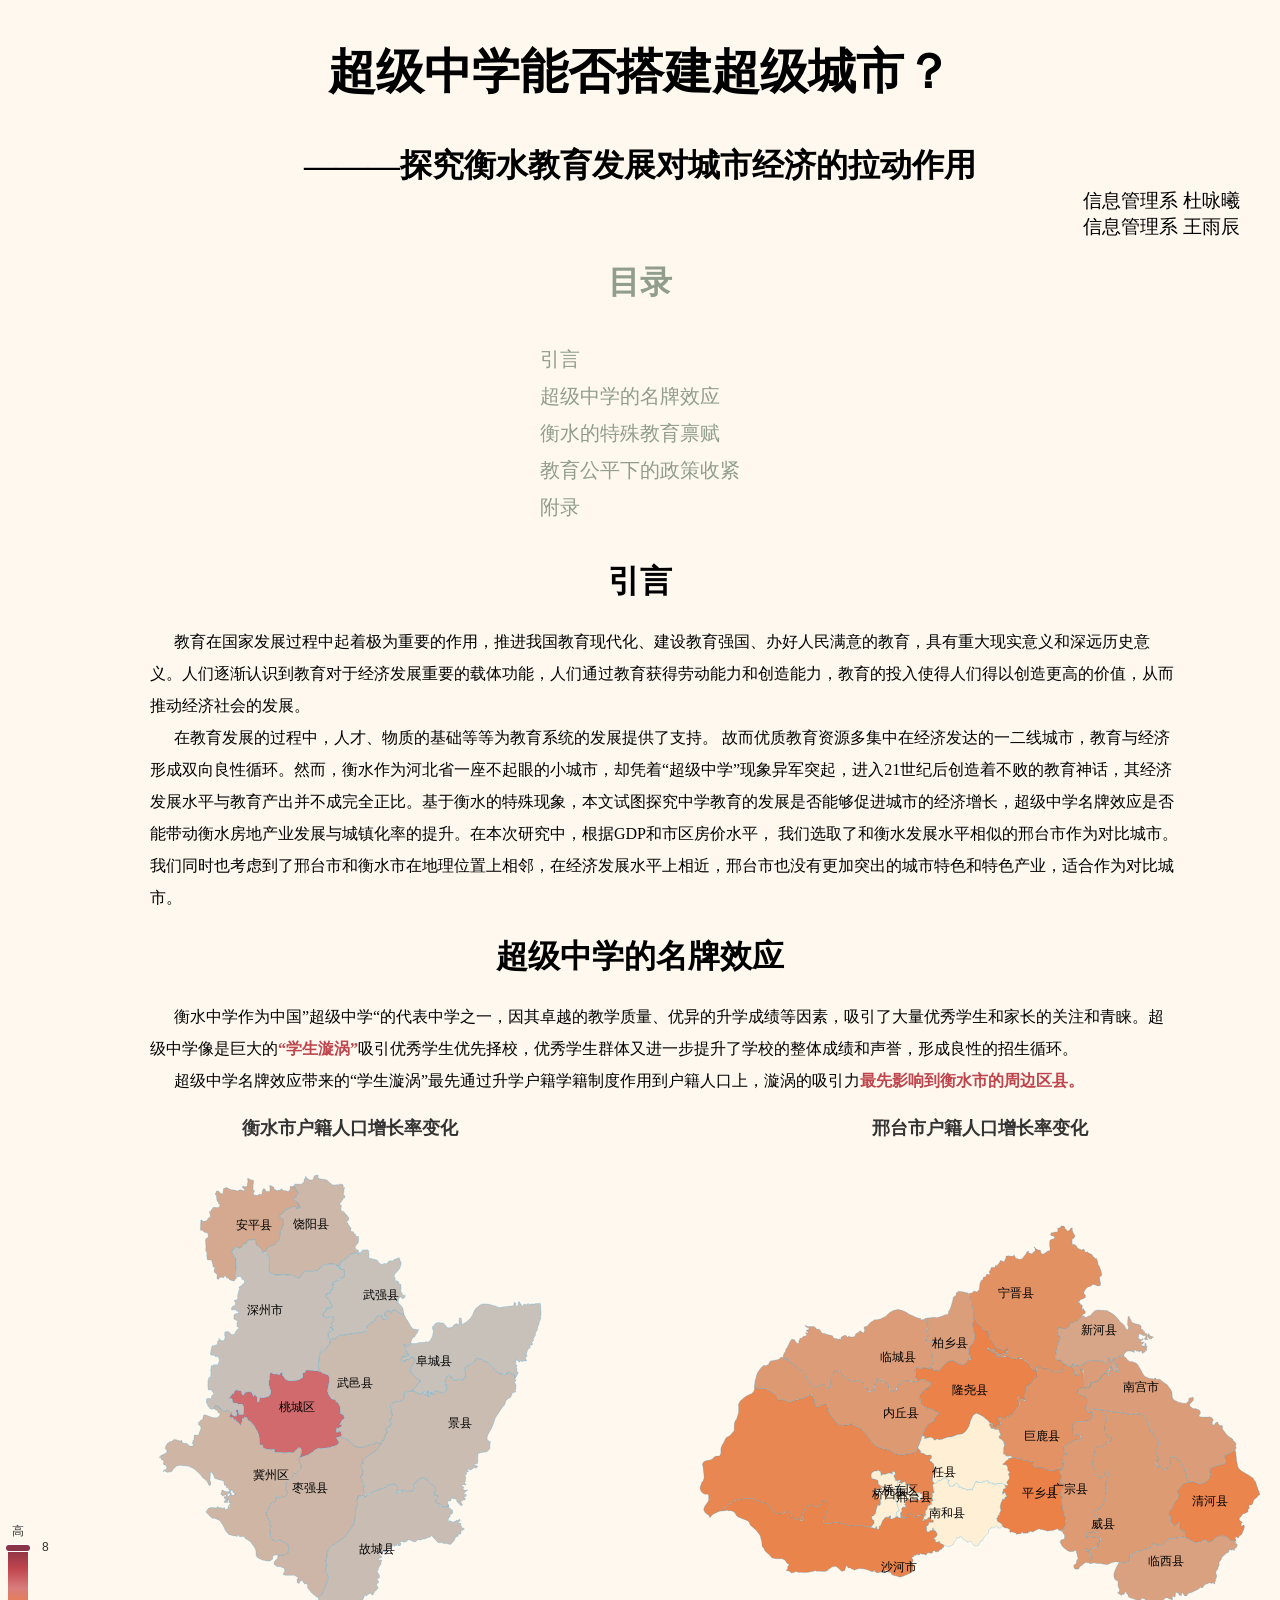
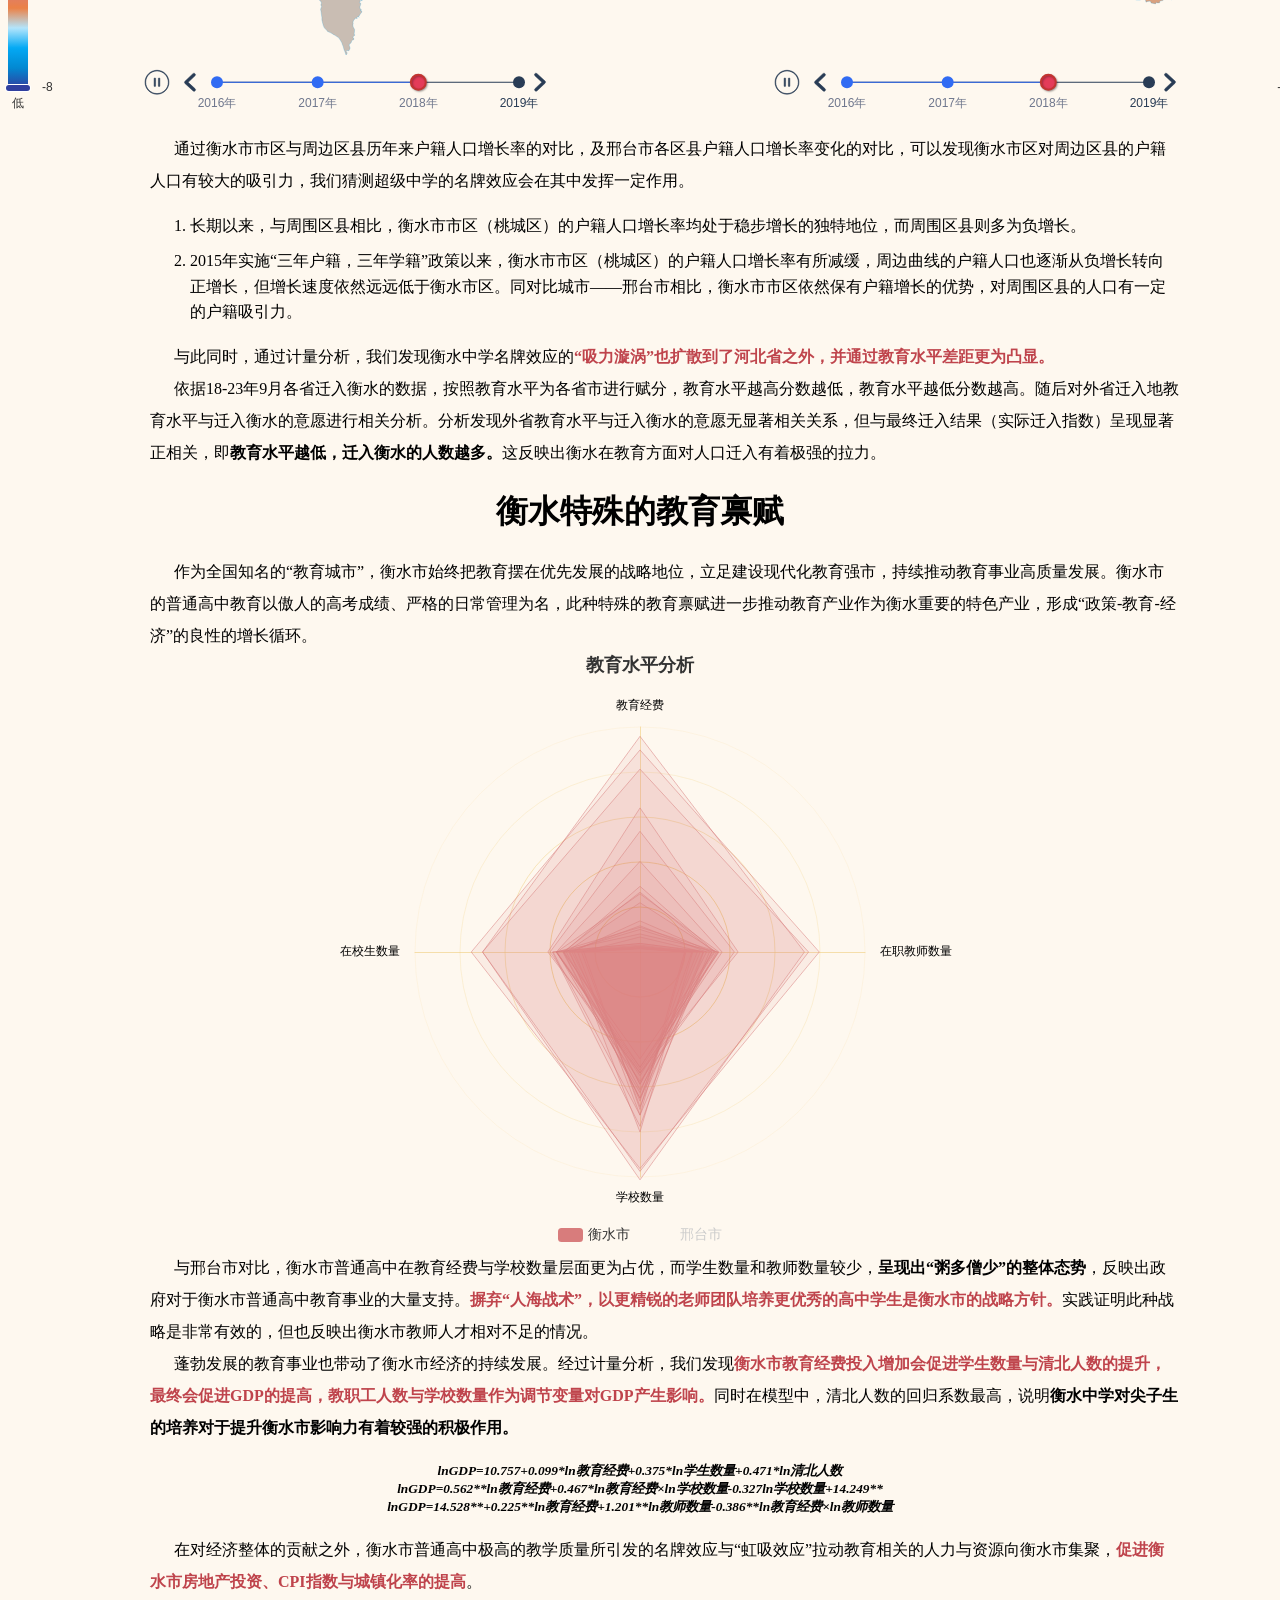
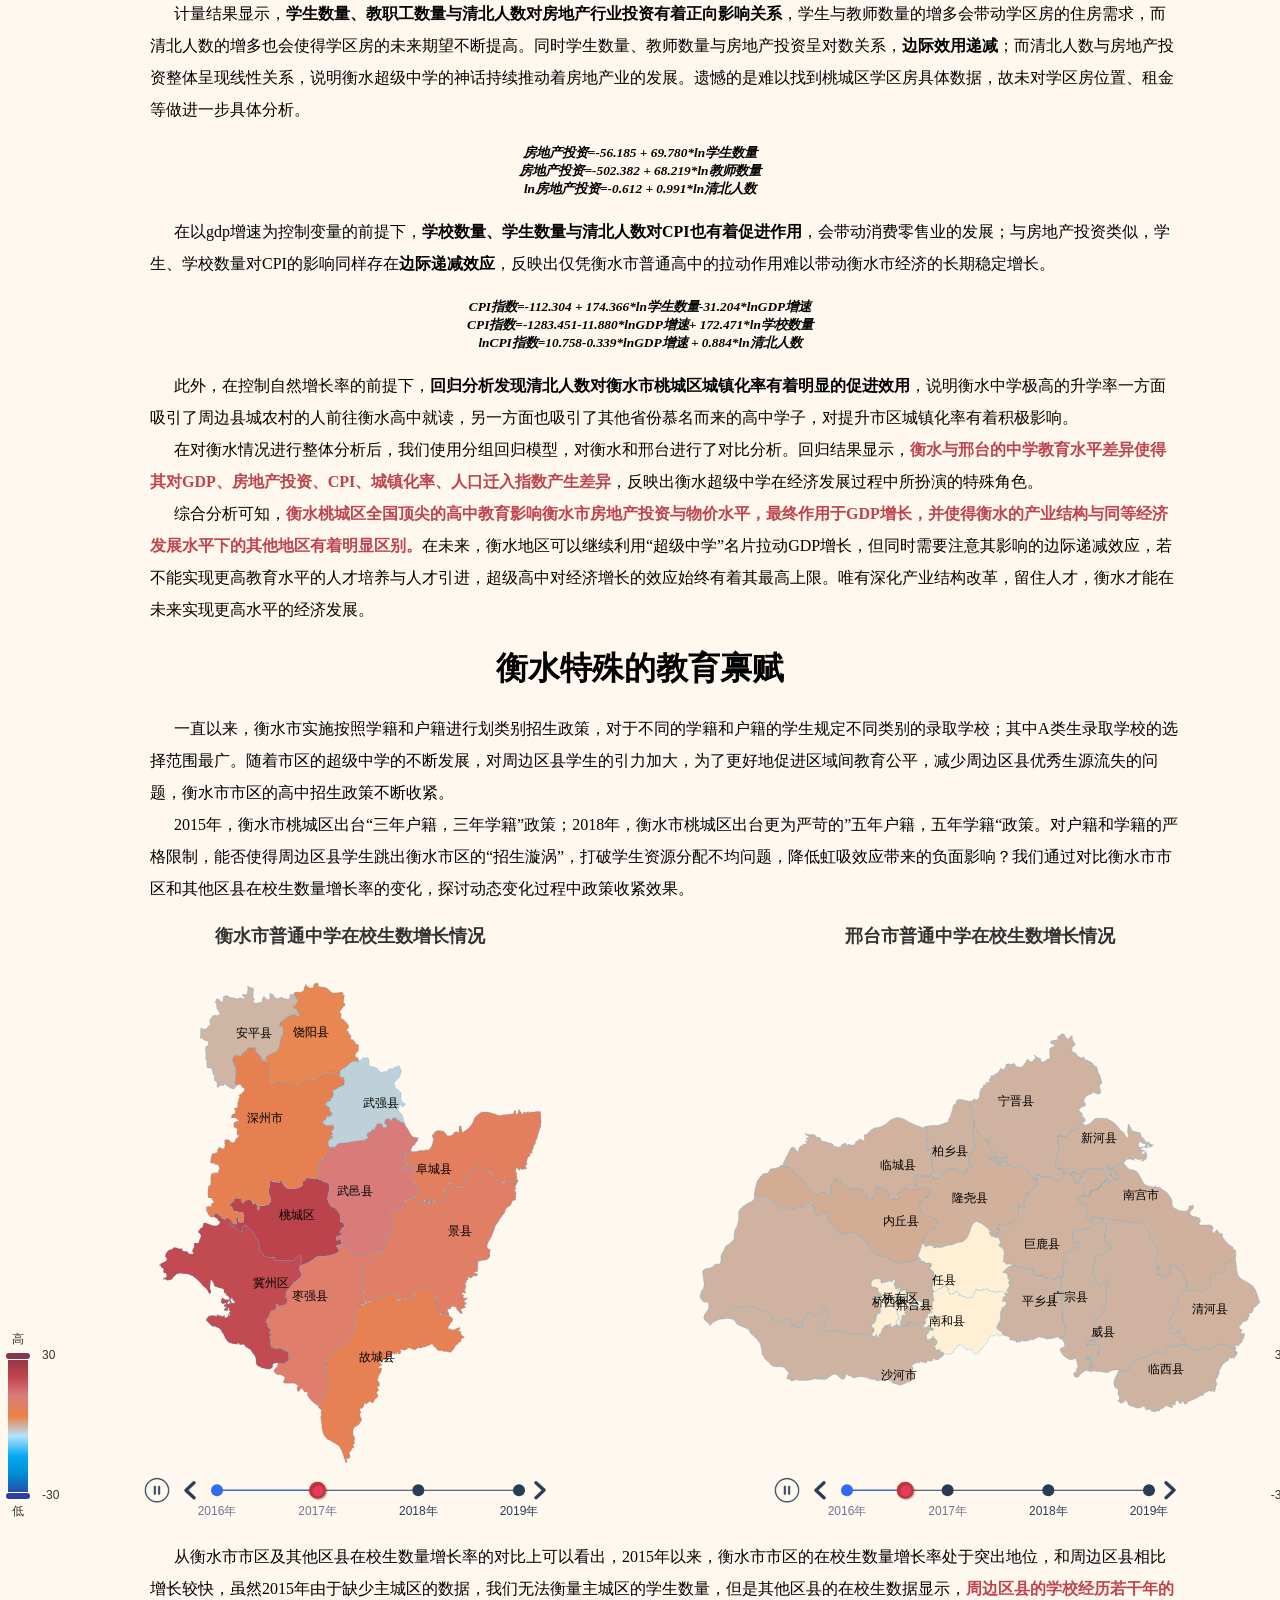
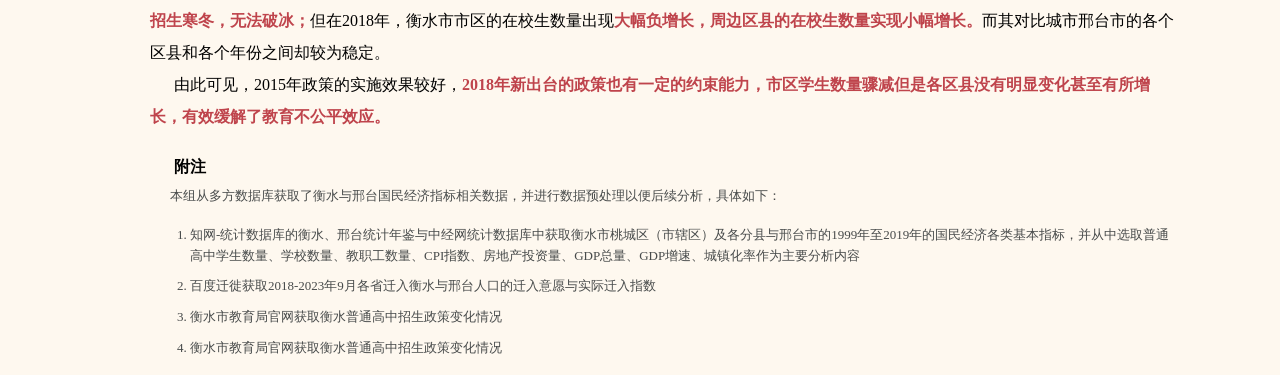
==== commit 72f68b71: "重新更新作业：布局index和css“" ====
--- a/index.html
+++ b/index.html
@@ -20,182 +20,119 @@
     <div id="title_name2">———探究衡水教育发展对城市经济的拉动作用</div>
     <div id="subtitle">信息管理系 杜咏曦</div>
     <div id="subtitle">信息管理系 王雨辰</div>
-    <h1 style="text-align: center;">前言</h1>
-    <div class="front_text">
-        教育在国家发展过程中起着极为重要的作用，推进我国教育现代化、建设教育强国、办好人民满意的教育，具有重大现实意义和深远历史意义。随着教育经济学的快速发展，中国学者在改革开放之后对于教育经济学逐渐重视起来。人们逐渐认识到教育对于经济发展重要的载体功能，人们通过教育获得劳动能力和创造能力，教育的投入使得人们得以创造更高的价值，从而推动经济社会的发展。
-    </div>
-    <div class="front_text">在教育发展的过程中，人才、物质的基础等等为教育系统的发展提供了支持。
-        故而优质教育资源多集中在经济发达的一二线城市，教育与经济形成双向良性循环。然而，衡水作为河北省一座不起眼的小城市，却凭着“超级中学”现象异军突起，进入21世纪后创造着不败的教育神话，其经济发展水平与教育产出并不成完全正比。基于衡水的特殊现象，本文试图探究中学教育的发展是否能够促进城市的经济增长，超级中学名牌效应是否能带动衡水房地产业发展与城镇化率的提升。</div>
     <h1 style="text-align: center;color:#919e8b;font-family: 楷体;">目录</h1>
     <div class="table">
     <nav>
         <ul>
-          <li><a href="#section1">一、数据获取</a></li>
-          <li><a href="#section2">二、描述性统计</a></li>
-          <li><a href="#section3">三、计量分析</a></li>
-          <li><a href="#section4">四、总结</a></li>
+          <li><a href="#section1" >引言</a></li>
+          <li><a href="#section2">超级中学的名牌效应</a></li>
+          <li><a href="#section3">衡水的特殊教育禀赋</a></li>
+          <li><a href="#section4">教育公平下的政策收紧</a></li>
+          <li><a href="#section5">附录</a></li>
         </ul>
       </nav>
     </div>
-    <h1 id="section1">一、数据获取</h1>
-    <br>
-    <div class="front_text">本组从多方数据库获取了衡水与邢台国民经济指标相关数据，并进行数据预处理以便后续分析。</div>
-    <div class="content">
-        <ol>
-            <li>知网-统计数据库的衡水、邢台统计年鉴与中经网统计数据库中获取衡水市桃城区（市辖区）及各分县与邢台市的1999年至2019年的国民经济各类基本指标，并从中选取普通高中学生数量、学校数量、教职工数量、CPI指数、房地产投资量、GDP总量、GDP增速、城镇化率作为主要分析内容</li>
-            <li>百度迁徙获取2018-2023年9月各省迁入衡水与邢台人口的迁入意愿与实际迁入指数</li>
-            <li>衡水市教育局官网获取衡水普通高中招生政策变化情况</li>
-            <li>各类教育公众号及衡水一中历年喜报获取衡中清北人数</li>
-        </ol>
-    </div>
-    
-
-    <h1 id="section2">二、描述性统计</h1>
-    <h2>（一）GDP和房价变化：对比城市选取</h2>
-    <!-- <div class='fig' id='GDP变化' style='width: 1100px; height: 600px'></div> -->
-    <div class="container">
-        <div class='fig_son' id="GDP变化" style='width: 700px; height: 600px'></div>
-        <div class='fig_son' id="房价变化" style='width: 700px; height: 600px'></div>
-    </div>
-    <br>
-    <div class="front_text">根据GDP和房价水平，选取和衡水发展水平相似的邢台市作为对比城市。我们同时也考虑到了邢台市和衡水市在地理位置上相邻，在经济发展水平上相近，邢台市也没有更加突出的城市特色和特色产业，适合作为对比城市。</div>
-    <h2>（二）教育水平分析：衡水特殊的教育禀赋</h2>
-    <div class='fig' id='教育水平分析' style='width: 1100px; height: 600px'></div>
-    <br>
-    <div class="front_text">根据相关数据，从教育经费、在职教师数量、学校数量、在校生数量四个方面衡量衡水和邢台两个城市的教育特征，从雷达图上可以看出，两个城市的教育特征有所不同。衡水市投入更多的教育经费，同时也开设了更多的学校数量，同时衡水市在校生的数量较少，在校教师数量相对较少，并非印象中的“人海战术”，同时也反映出衡水市教师数量相对不足。</div>
-    <h2>（三）户籍人口增长变化：超级中学的名牌效应</h2>
+    <h1 style="text-align: center;" id="section1">引言</h1>
+    <div class="front_text">
+        教育在国家发展过程中起着极为重要的作用，推进我国教育现代化、建设教育强国、办好人民满意的教育，具有重大现实意义和深远历史意义。人们逐渐认识到教育对于经济发展重要的载体功能，人们通过教育获得劳动能力和创造能力，教育的投入使得人们得以创造更高的价值，从而推动经济社会的发展。
+    </div>
+    <div class="front_text">
+        在教育发展的过程中，人才、物质的基础等等为教育系统的发展提供了支持。 故而优质教育资源多集中在经济发达的一二线城市，教育与经济形成双向良性循环。然而，衡水作为河北省一座不起眼的小城市，却凭着“超级中学”现象异军突起，进入21世纪后创造着不败的教育神话，其经济发展水平与教育产出并不成完全正比。基于衡水的特殊现象，本文试图探究中学教育的发展是否能够促进城市的经济增长，超级中学名牌效应是否能带动衡水房地产业发展与城镇化率的提升。在本次研究中，根据GDP和市区房价水平，	我们选取了和衡水发展水平相似的邢台市作为对比城市。我们同时也考虑到了邢台市和衡水市在地理位置上相邻，在经济发展水平上相近，邢台市也没有更加突出的城市特色和特色产业，适合作为对比城市。
+    </div>
+
+    <!-- 第二部分：名牌效应 -->
+    <h1 id="section2">超级中学的名牌效应</h1>
+    <div class="front_text">
+        衡水中学作为中国”超级中学“的代表中学之一，因其卓越的教学质量、优异的升学成绩等因素，吸引了大量优秀学生和家长的关注和青睐。超级中学像是巨大的<span class="highlight">“学生漩涡”</span>吸引优秀学生优先择校，优秀学生群体又进一步提升了学校的整体成绩和声誉，形成良性的招生循环。
+    </div>
+    <div class="front_text">
+        超级中学名牌效应带来的“学生漩涡”最先通过升学户籍学籍制度作用到户籍人口上，漩涡的吸引力<span class="highlight">最先影响到衡水市的周边区县。</span>
+    </div>
     <br>
     <div class="container">
         <div class='fig_son' id="衡水户籍人口增长率变化" style='width: 700px; height: 600px'></div>
         <div class='fig_son' id="邢台户籍人口增长率变化" style='width: 700px; height: 600px'></div>
     </div>
     <br>
-    <br>
-    <div class="front_text">通过衡水市市区与周边区县历年来户籍人口增长率的对比，及邢台市各区县户籍人口增长率变化的对比，可以发现衡水市区会对周边区县的户籍人口有较大的吸引力，我们猜测超级中学的名牌效应会在其中发挥一定作用。</div>
+    <div class="front_text">
+        通过衡水市市区与周边区县历年来户籍人口增长率的对比，及邢台市各区县户籍人口增长率变化的对比，可以发现衡水市区对周边区县的户籍人口有较大的吸引力，我们猜测超级中学的名牌效应会在其中发挥一定作用。
+    </div>
     <div class="content">
         <ol>
             <li>长期以来，与周围区县相比，衡水市市区（桃城区）的户籍人口增长率均处于稳步增长的独特地位，而周围区县则多为负增长。</li>
             <li>2015年实施“三年户籍，三年学籍”政策以来，衡水市市区（桃城区）的户籍人口增长率有所减缓，周边曲线的户籍人口也逐渐从负增长转向正增长，但增长速度依然远远低于衡水市区。同对比城市——邢台市相比，衡水市市区依然保有户籍增长的优势，对周围区县的人口有一定的户籍吸引力。</li>
         </ol>
     </div>
+    <div class="front_text">
+        与此同时，通过计量分析，我们发现衡水中学名牌效应的<span class="highlight">“吸力漩涡”也扩散到了河北省之外，并通过教育水平差距更为凸显。</span>
+    </div>
+    <div class="front_text">
+        依据18-23年9月各省迁入衡水的数据，按照教育水平为各省市进行赋分，教育水平越高分数越低，教育水平越低分数越高。随后对外省迁入地教育水平与迁入衡水的意愿进行相关分析。分析发现外省教育水平与迁入衡水的意愿无显著相关关系，但与最终迁入结果（实际迁入指数）呈现显著正相关，即<span style='font-weight: bold;'>教育水平越低，迁入衡水的人数越多。</span>这反映出衡水在教育方面对人口迁入有着极强的拉力。
+    </div>
+
+    <!-- 第三部分：教育禀赋 -->
+    <h1 id="section3">衡水特殊的教育禀赋</h1>
+    <div class="front_text">
+        作为全国知名的“教育城市”，衡水市始终把教育摆在优先发展的战略地位，立足建设现代化教育强市，持续推动教育事业高质量发展。衡水市的普通高中教育以傲人的高考成绩、严格的日常管理为名，此种特殊的教育禀赋进一步推动教育产业作为衡水重要的特色产业，形成“政策-教育-经济”的良性的增长循环。
+    </div>
+    <div class='fig' id='教育水平分析' style='width: 1100px; height: 600px'></div>
+    <div class="front_text">
+        与邢台市对比，衡水市普通高中在教育经费与学校数量层面更为占优，而学生数量和教师数量较少，<span style='font-weight: bold;'>呈现出“粥多僧少”的整体态势</span>，反映出政府对于衡水市普通高中教育事业的大量支持。<span class="highlight">摒弃“人海战术”，以更精锐的老师团队培养更优秀的高中学生是衡水市的战略方针。</span>实践证明此种战略是非常有效的，但也反映出衡水市教师人才相对不足的情况。
+    </div>
+    <div class="front_text">
+        蓬勃发展的教育事业也带动了衡水市经济的持续发展。经过计量分析，我们发现<span class="highlight">衡水市教育经费投入增加会促进学生数量与清北人数的提升，最终会促进GDP的提高，教职工人数与学校数量作为调节变量对GDP产生影响。</span>同时在模型中，清北人数的回归系数最高，说明<span style='font-weight: bold;'>衡水中学对尖子生的培养对于提升衡水市影响力有着较强的积极作用。</span>
+    </div>
     <br>
-
-    <h2>（四）在校生数量增长变化：教育公平下的政策收紧</h2>
+    <div class="gongshi">
+        lnGDP=10.757+0.099*ln教育经费+0.375*ln学生数量+0.471*ln清北人数
+    </div>
+    <div class="gongshi">lnGDP=0.562**ln教育经费+0.467*ln教育经费×ln学校数量-0.327ln学校数量+14.249**</div>
+    <div class="gongshi">lnGDP=14.528**+0.225**ln教育经费+1.201**ln教师数量-0.386**ln教育经费×ln教师数量</div>
+    <br>
+    <div class="front_text">在对经济整体的贡献之外，衡水市普通高中极高的教学质量所引发的名牌效应与“虹吸效应”拉动教育相关的人力与资源向衡水市集聚，<span class="highlight">促进衡水市房地产投资、CPI指数与城镇化率的提高</span>。</div>
+    <div class="front_text">计量结果显示，<span style='font-weight: bold;'>学生数量、教职工数量与清北人数对房地产行业投资有着正向影响关系</span>，学生与教师数量的增多会带动学区房的住房需求，而清北人数的增多也会使得学区房的未来期望不断提高。同时学生数量、教师数量与房地产投资呈对数关系，<span style='font-weight: bold;'>边际效用递减</span>；而清北人数与房地产投资整体呈现线性关系，说明衡水超级中学的神话持续推动着房地产业的发展。遗憾的是难以找到桃城区学区房具体数据，故未对学区房位置、租金等做进一步具体分析。</div>
+    <br>
+    <div class="gongshi">房地产投资=-56.185 + 69.780*ln学生数量</div>
+    <div class="gongshi">房地产投资=-502.382 + 68.219*ln教师数量</div>
+    <div class="gongshi">ln房地产投资=-0.612 + 0.991*ln清北人数</div>
+    <br>
+    <div class="front_text">在以gdp增速为控制变量的前提下，<span style='font-weight: bold;'>学校数量、学生数量与清北人数对CPI也有着促进作用</span>，会带动消费零售业的发展；与房地产投资类似，学生、学校数量对CPI的影响同样存在<span style='font-weight: bold;'>边际递减效应</span>，反映出仅凭衡水市普通高中的拉动作用难以带动衡水市经济的长期稳定增长。</div>
+    <br>
+    <div class="gongshi">CPI指数=-112.304 + 174.366*ln学生数量-31.204*lnGDP增速</div>
+    <div class="gongshi">CPI指数=-1283.451-11.880*lnGDP增速+ 172.471*ln学校数量</div>
+    <div class="gongshi">lnCPI指数=10.758-0.339*lnGDP增速 + 0.884*ln清北人数</div>
+    <br>
+    <div class="front_text">此外，在控制自然增长率的前提下，<span style='font-weight: bold;'>回归分析发现清北人数对衡水市桃城区城镇化率有着明显的促进效用</span>，说明衡水中学极高的升学率一方面吸引了周边县城农村的人前往衡水高中就读，另一方面也吸引了其他省份慕名而来的高中学子，对提升市区城镇化率有着积极影响。</div>
+    <div class="front_text">在对衡水情况进行整体分析后，我们使用分组回归模型，对衡水和邢台进行了对比分析。回归结果显示，<span class="highlight">衡水与邢台的中学教育水平差异使得其对GDP、房地产投资、CPI、城镇化率、人口迁入指数产生差异</span>，反映出衡水超级中学在经济发展过程中所扮演的特殊角色。</div>
+    <div class="front_text">综合分析可知，<span class="highlight">衡水桃城区全国顶尖的高中教育影响衡水市房地产投资与物价水平，最终作用于GDP增长，并使得衡水的产业结构与同等经济发展水平下的其他地区有着明显区别。</span>在未来，衡水地区可以继续利用“超级中学”名片拉动GDP增长，但同时需要注意其影响的边际递减效应，若不能实现更高教育水平的人才培养与人才引进，超级高中对经济增长的效应始终有着其最高上限。唯有深化产业结构改革，留住人才，衡水才能在未来实现更高水平的经济发展。</div>
+
+    <!-- 第四部分：教育公平下的政策收紧 -->
+    <h1 id="section4">衡水特殊的教育禀赋</h1>
+    <div class="front_text">一直以来，衡水市实施按照学籍和户籍进行划类别招生政策，对于不同的学籍和户籍的学生规定不同类别的录取学校；其中A类生录取学校的选择范围最广。随着市区的超级中学的不断发展，对周边区县学生的引力加大，为了更好地促进区域间教育公平，减少周边区县优秀生源流失的问题，衡水市市区的高中招生政策不断收紧。</div>
+    <div class="front_text">2015年，衡水市桃城区出台“三年户籍，三年学籍”政策；2018年，衡水市桃城区出台更为严苛的”五年户籍，五年学籍“政策。对户籍和学籍的严格限制，能否使得周边区县学生跳出衡水市区的“招生漩涡”，打破学生资源分配不均问题，降低虹吸效应带来的负面影响？我们通过对比衡水市市区和其他区县在校生数量增长率的变化，探讨动态变化过程中政策收紧效果。</div>
     <br>
     <div class="container">
         <div class='fig_son' id="衡水在校生增长变化" style='width: 700px; height: 600px'></div>
         <div class='fig_son' id="邢台在校生增长变化" style='width: 700px; height: 600px'></div>
     </div>
     <br>
-    <div class="content">
-        <ul>
-            <li>衡水市实施按照学籍和户籍进行划类别招生政策，对于不同的学籍和户籍的学生规定不同类别的录取学校；其中A类生录取学校的选择范围最广。随着市区的超级中学的不断发展，对周边区县学生的引力加大，为了更好地促进区域间教育公平，减少周边区县优秀生源流失的问题，衡水市市区的高中招生政策不断收紧。</li>
-            <li>2015年，衡水市桃城区出台“三年户籍，三年学籍”政策；2018年，衡水市桃城区出台更为严苛的”五年户籍，五年学籍“政策。</li>
-            <li>从衡水市市区及其他区县在校生数量增长率（当年在校生数量/上一年在校生数量-1）的对比上可以看出，2015年以来，衡水市市区的在校生数量增长率处于突出地位，和周边区县相比增长较快，虽然2015年由于缺少主城区的数据，我们无法衡量主城区的学生数量，但是其他区县的在校生数据显示，周边区县的学校经历若干年的招生寒冬，无法破冰；但在2018年，衡水市市区的在校生数量出现大幅负增长，周边区县的在校生数量实现小幅增长。而其对比城市邢台市的各个区县和各个年份之间却较为稳定。</li>
-            <li>由此可见，2015年政策的实施效果较好，2018年新出台的政策也有一定的约束能力，市区学生数量骤减但是各区县没有明显变化甚至有所增长，有效缓解了教育不公平效应。</li>
-        </ul>
-    </div>
-    <h1 id="section3">三、计量分析</h1>
-    <div class="front_text">本组基于罗默生产函数，选取教育经费投入、学校数量、学生人数、教职工人数、清北人数作为自变量；选取GDP总量、CPI指数、房地产投资、城镇化率为因变量探究中等教育对于衡水经济发展的作用；选取迁出省份教育水平为自变量，迁入衡水意愿与实际迁入结果为因变量，探究衡水中学对其他地区人员迁入的吸引力，选取人口自然增长率为部分假设的控制变量，并选取邢台市作为衡水市对照组，以探究在同等经济发展水平下超级中学是否真正对经济增长产生效果，对自变量、因变量、控制变量进行对数变换以使得趋势线性化。</div>
-    <h2>1.高中阶段教育的发展可以促进衡水市的经济增长。</h2>
-    <h3>模型建立</h3>
-    <div class="import">lnGDP=10.757+0.099*ln教育经费+0.375*ln学生数量+0.471*ln清北人数</div>
-    <div class="import">lnGDP=0.562**ln教育经费+0.467*ln教育经费×ln学校数量-0.327ln学校数量+14.249**</div>
-    <div class="import">lnGDP=14.528**+0.225**ln教育经费+1.201**ln教师数量-0.386**ln教育经费×ln教师数量</div>
-    <img src="./image/1新.png" alt="1.3" style="height: 15%; width:50% ;">
+    <div class="front_text">从衡水市市区及其他区县在校生数量增长率的对比上可以看出，2015年以来，衡水市市区的在校生数量增长率处于突出地位，和周边区县相比增长较快，虽然2015年由于缺少主城区的数据，我们无法衡量主城区的学生数量，但是其他区县的在校生数据显示，<span class="highlight">周边区县的学校经历若干年的招生寒冬，无法破冰；</span>但在2018年，衡水市市区的在校生数量出现<span class="highlight">大幅负增长，周边区县的在校生数量实现小幅增长。</span>而其对比城市邢台市的各个区县和各个年份之间却较为稳定。</div>
+    <div class="front_text">由此可见，2015年政策的实施效果较好，<span class="highlight">2018年新出台的政策也有一定的约束能力，市区学生数量骤减但是各区县没有明显变化甚至有所增长，有效缓解了教育不公平效应。</span></div>
     <br>
-    <h3>结果分析</h3>
-    <div class="front_text">通过回归分析，可得出衡水市教育经费投入增加会促进学生数量与清北人数的提升，最终促进GDP的提高，教职工人数与学校数量作为调节变量对GDP产生影响。这符合经济学中教育对经济的正向影响的逻辑。同时在模型中，清北人数的回归系数最高，说明衡水中学对尖子生的培养对于提升衡水市影响力有着较强的积极作用。</div>
-    <img src="./image/1.1.png" alt="1.1"style="height: 15%; width:50% ;">
-    <img src="./image/1.2.png" alt="1.2"style="height: 15%; width:50% ;">
-    <img src="./image/1.3.png" alt="1.3"style="height: 15%; width:50% ;">
-
-    <h2>2.学生数量、教职工数量、清北人数会促进房地产行业提升</h2>
-    <h3>模型建立</h3>
-    <div class="import">房地产投资=-56.185 + 69.780*ln学生数量</div>
-    <div class="import">房地产投资=-502.382 + 68.219*ln教师数量</div>
-    <div class="import">ln房地产投资=-0.612 + 0.991*ln清北人数</div>
-    <br>
-    <h3>结果分析</h3>
-    <div class="front_text">根据回归分析可得，学生数量、教职工数量与清北人数对房地产行业投资有着正向影响关系，学生与教师数量的增多会带动学区房的住房需求，而清北人数的增多也会使得学区房的未来期望不断提高。同时学生数量、教师数量与房地产投资呈对数关系，边际效用递减；而清北人数与房地产投资整体呈现线性关系，说明衡水超级中学的神话持续推动着房地产业的发展。遗憾的是难以找到桃城区学区房具体数据，故未对学区房位置、租金等做进一步具体分析。</div>
-    <h3>学生数量</h3>
-    <img src="./image/2.1.png" alt="1.2">
-    <img src="./image/stunumber和housemoney散点图.png" alt="1.2" style="height: 15%; width:50% ;">
-    <h3>教师数量</h3>
-    <img src="./image/2.2.png" alt="1.2">
-    <img src="./image/teanumber和housemoney散点图.png" alt="1.2" style="height: 15%; width:50% ;">
-    <h3>清北人数</h3>
-    <img src="./image/2.3.png" alt="1.2">
-    <img src="./image/pkuandthu和housemoney散点图.png" alt="1.2" style="height: 15%; width:50% ;">
     
-    <h2>3.学生数量、教职工数量、清北人数会促进CPI提高</h2>
-    <h3>控制变量：GDP增速</h3>
-    <h3>模型建立</h3>
-    <div class="import">CPI指数=-112.304 + 174.366*ln学生数量-31.204*lnGDP增速</div>
-    <div class="import">CPI指数=-1283.451-11.880*lnGDP增速+ 172.471*ln学校数量</div>
-    <div class="import">lnCPI指数=10.758-0.339*lnGDP增速 + 0.884*ln清北人数</div>
-    <h3>结果分析</h3>
-    <div class="front_text">通过回归分析可知，在以gdp增速为控制变量的前提下，学校数量、学生数量与清北人数对CPI有着促进作用，会带动消费零售业的发展；与房地产投资类似，学生、学校数量对CPI的影响同样存在边际递减效应。</div>
-    
-    <h3>学生数量</h3>
-    <img src="./image/3.1.png" alt="1.2">
-    <img src="./image/stunumber和consumption散点图.png" alt="1.2" style="height: 15%; width:50% ;">
-    <h3>教师数量</h3>
-    <img src="./image/3.2.png" alt="1.2">
-    <img src="./image/teanumber和consumption散点图.png" alt="1.2" style="height: 15%; width:50% ;">
-    <h3>清北人数</h3>
-    <img src="./image/pkuandthu和consumption散点图.png" alt="1.2" style="height: 15%; width:50% ;">
-    <h2>4.清北人数会提升城镇化率</h2>
-    <h3>控制变量：人口自然增长率</h3>
-    <h3>模型建立</h3>
-    <div class="import">ln城镇化率=3.679 + 0.139*ln清北人数 + 0.012*ln人口自然增长率</div>
-    <h3>结果分析</h3>
-    <div class="front_text">在控制自然增长率的前提下，通过回归分析，可以发现清北人数对衡水市桃城区城镇化率有着明显的促进效用，说明衡水中学极高的升学率一方面吸引了周边县城农村的人前往衡水高中就读，另一方面也吸引了其他省份慕名而来的高中学子，对提升市区城镇化率有着积极影响。</div>
-    <img src="./image/4.png" alt="1.2">
-    <img src="./image/pkuandthu和city散点图.png" alt="1.2" style="height: 15%; width:50% ;">
-    <h2>5.迁入地教育水平与衡水的迁入指数相关</h2>
-    <div class="front_text">依据18-23年9月各省迁入衡水的数据，本组按照教育水平为各省市进行赋分，教育水平越高分数越低，教育水平越低分数越高。随后对外省迁入地教育水平与迁入衡水的意愿进行相关分析。分析发现外省教育水平与迁入衡水的意愿无显著相关关系，但与最终迁入结果呈现正相关，即教育水平越低，迁入衡水的人数越多。这反映出衡水在教育方面对人口迁入有着极强的拉力。</div>
-    <div class="front_text">迁入衡水意愿和迁入省教育水平之间的相关系数值为0.005，接近于0，并且p值为0.344>0.05，因而说明迁入衡水意愿和迁入省教育水平之间并没有相关关系。</div>
-    <div class="front_text">实际迁入指数和迁入省教育水平之间的相关系数值为0.015，并且呈现出0.01水平的显著性，因而说明实际迁入指数和迁入省教育水平之间有着显著的正相关关系。</div>
-    <img src="./image/5.png" alt="1.2">
-    <h2>衡水VS邢台</h2>
-    <div class="front_text">在对衡水情况进行整体分析后，本组使用分组回归模型，对衡水和邢台进行了对比分析。回归结果显示，衡水与邢台的中学教育水平差异使得其对GDP、房地产投资、CPI、城镇化率、人口迁入指数产生差异，反映出衡水超级中学在经济发展过程中所扮演的特殊角色。</div>
-
-    <h2>6.衡水与邢台的教育水平对GDP产生不同影响</h2>
-    <img src="./image/6.png" alt="1.2">
-    <div class="front_text">从上表可知，邹志庄检验结果为F(5，30)=7.795，p=0.000<0.05，意味着city会对模型带来结构性变化。</div>
-
-    <h2>7.衡水与邢台的教育水平对CPI产生不同影响</h2>
-    <img src="./image/7.png" alt="1.2">
-
-    <div class="front_text">从上表可知，邹志庄检验结果为F(5，28)=7.192，p=0.000<0.05，意味着city会对模型带来结构性变化。</div>
-
-    <h2>8.衡水与邢台的教育水平对房价水平产生不同影响</h2>
-    <img src="./image/8.png" alt="1.2">
-
-    <div class="front_text">从上表可知，邹志庄检验结果为F(5，27)=4.235，p=0.006<0.05，意味着city会对模型带来结构性变化。</div>
-
-    <h2>9.衡水与邢台的教育水平对城镇化率产生不同影响</h2>
-    <img src="./image/9.png" alt="1.2">
-
-    <div class="front_text">从上表可知，邹志庄检验结果为F(5，10)=5.508，p=0.011<0.05，意味着city会对模型带来结构性变化。</div>
-
-    <h2>10.衡水与邢台的教育水平对人口迁入指数的影响</h2>
-    <img src="./image/10.png" alt="1.2">
-
-    <div class="front_text">从上表可知，邹志庄检验结果为F(2，38203)=3.433，p=0.032<0.05，意味着city会对模型带来结构性变化。</div>
-    <h1 id="section4">四、总结</h1>
-    <div class="front_text">综合分析可知，衡水桃城区全国顶尖的高中教育影响衡水市房地产投资与物价水平，最终作用于GDP增长，并使得衡水的产业结构与同等经济发展水平下的其他地区有着明显区别。在未来，衡水地区可以继续利用“超级中学”名片拉动GDP增长，但同时需要注意其影响的边际递减效应，若不能实现更高教育水平的人才培养与人才引进，超级高中对经济增长的效应始终有着其最高上限。唯有深化产业结构改革，留住人才，衡水才能在未来实现更高水平的经济发展。</div>
-    <br>
-    <br>
-    <br>
-    <br>
-    <br>
-    <br>
-    <br>
-    <br>
-    <br>
-    <br>
+    <!-- 第五部分：附注 -->
+    <div class="front_text" id="section5" style="font-weight: bold; ">附注</div>
+    <div class="front_text" style="color:#484B4B;font-family: 楷体;font-size: 13px;">
+        本组从多方数据库获取了衡水与邢台国民经济指标相关数据，并进行数据预处理以便后续分析，具体如下：
+    </div>
+    <div class="content" style="color:#484B4B;font-family: 楷体;">
+        <ol>
+            <li style="font-size: 13px;">知网-统计数据库的衡水、邢台统计年鉴与中经网统计数据库中获取衡水市桃城区（市辖区）及各分县与邢台市的1999年至2019年的国民经济各类基本指标，并从中选取普通高中学生数量、学校数量、教职工数量、CPI指数、房地产投资量、GDP总量、GDP增速、城镇化率作为主要分析内容</li>
+            <li style="font-size: 13px;">百度迁徙获取2018-2023年9月各省迁入衡水与邢台人口的迁入意愿与实际迁入指数</li>
+            <li style="font-size: 13px;">衡水市教育局官网获取衡水普通高中招生政策变化情况</li>
+            <li style="font-size: 13px;">衡水市教育局官网获取衡水普通高中招生政策变化情况</li>
+        </ol>
+    </div>
     <script>
         var myChart1 = echarts.init(document.getElementById('衡水户籍人口增长率变化'),'vintage');
         option1 = {
@@ -611,169 +548,7 @@
             },
         myChart2.setOption(option2);
 
-        // 初始化 ECharts 实例
-        var myChart3 = echarts.init(document.getElementById('GDP变化'),'vintage');
-        // 指定图表的配置项和数据
-        var option3 = {
-            title: {
-                text: 'GDP变化',
-                x: 'center',
-                top:0
-            },
-            grid: {
-                top:"20%",
-                // left: '3%',
-                // right: '4%',
-                // bottom: '3%',
-                containLabel: true
-            },
-            legend: {top:30},
-            tooltip: {
-                trigger: 'axis',
-                axisPointer: {
-                // Use axis to trigger tooltip
-                type: 'shadow' // 'shadow' as default; can also be 'line' or 'shadow'
-                }
-            },
-            xAxis: {
-                type: 'category',
-                data: [2015,2016,2017,2018,2019,2020]
-            },
-            yAxis: [
-                // {
-                //     type: 'value',
-                //     name: '房价(元/平方)'
-                // },
-                {
-                    type: 'value',
-                    name: 'GDP(万元)'
-                }]
-            ,
-            series: [
-                // {
-            //     name: '衡水市桃城区房价',
-            //     type: 'line',
-            //     stack: 'total',
-            //     yAxisIndex: 0, // 使用第一个纵坐标轴
-            //     data: [4787,4857,7325,8205,8267,7939]
-            // },{
-            //     name: '邢台市邢台县房价',
-            //     type: 'line',
-            //     yAxisIndex: 0, // 使用第一个纵坐标轴
-            //     data: [4683,3596,6508,6853,7479,7557]
-            // },
-            {
-                name: '衡水市GDP',
-                type: 'line',
-                stack: 'total',
-                // yAxisIndex: 1, // 使用第一个纵坐标轴
-                lineStyle: {
-                    width: 5 
-                        // type: 'dashed' // 将折线类型设置为虚线
-                    },
-                // label: {
-                //     show: true,     // 显示标签
-                //     position: 'end', // 标签位置为折线末端
-                //     formatter: '{a}', // 标签内容为折线的名称
-                // },
-                data: [2847740,3998117,5534965,5655215,5140000,5290000]
-            },{
-                name: '邢台市GDP',
-                type: 'line',
-                lineStyle: {
-                    width: 5 
-                        // type: 'dashed' // 将折线类型设置为虚线
-                    },
-                // yAxisIndex: 1, // 使用第一个纵坐标轴
-                data: [2809714,3143341,3706907,3768126,3800000,6880000]
-            },{
-                name: '石家庄市GDP',
-                type: 'line',
-                lineStyle: {
-                        opacity: 0.3,
-                        // color:'#919e8b',
-                        type: 'dashed' // 将折线类型设置为虚线
-                    },
-                // yAxisIndex: 1, // 使用第一个纵坐标轴
-                data: [29098110,32148250,33962728,33547563,3569148,35810000]
-            },{
-                name: '唐山市GDP',
-                type: 'line',
-                lineStyle: {
-                    opacity: 0.3,
-                        // color:'#919e8b',
-                        type: 'dashed' // 将折线类型设置为虚线
-                    },
-                // yAxisIndex: 1, // 使用第一个纵坐标轴
-                data: [31653208 ,	33238336 	,32053543 	,35006953 ,	35530000 ,	40680000 ]
-            },{
-                name: '秦皇岛市GDP',
-                type: 'line',
-                lineStyle: {opacity: 0.3,
-                        // color:'#919e8b',
-                        type: 'dashed' // 将折线类型设置为虚线
-                    },
-                // yAxisIndex: 1, // 使用第一个纵坐标轴
-                data: [8546085 ,	9340031 	,10146857 	,10875854 	,7730000 	,11370000  ]
-            },{
-                name: '邯郸市GDP',
-                type: 'line',
-                lineStyle: {opacity: 0.3,
-                        // color:'#919e8b',
-                        type: 'dashed' // 将折线类型设置为虚线
-                    },
-                // yAxisIndex: 1, // 使用第一个纵坐标轴
-                data: [8077260 ,	13663695 ,	13518281 	,14053640 ,	14350000 ,	15050000 ]
-            },{
-                name: '保定市GDP',
-                type: 'line',
-                lineStyle: {opacity: 0.3,
-                        // color:'#919e8b',
-                        type: 'dashed' // 将折线类型设置为虚线
-                    },
-                // yAxisIndex: 1, // 使用第一个纵坐标轴
-                data: [10144200 ,	11416800 	,13573500 ,	13388000 	,14903100 ,	15210000 ]
-            },{
-                name: '张家口市GDP',
-                type: 'line',
-                lineStyle: {opacity: 0.3,
-                        // color:'#919e8b',
-                        type: 'dashed' // 将折线类型设置为虚线
-                    },
-                // yAxisIndex: 1, // 使用第一个纵坐标轴
-                data: [5345487, 	6652782 ,	7093733 ,	7354610 ,	7600000 ,	7800000  ]
-            },{
-                name: '承德市GDP',
-                type: 'line',
-                lineStyle: {opacity: 0.3,
-                        // color:'#919e8b',
-                        type: 'dashed' // 将折线类型设置为虚线
-                    },
-                // yAxisIndex: 1, // 使用第一个纵坐标轴
-                data: [2830610 ,	3051752 	,4045897 ,	3705943 ,	3830000 	,3960000 ]
-            },{
-                name: '沧州市GDP',
-                type: 'line',
-                lineStyle: {opacity: 0.3,
-                        // color:'#919e8b',
-                        type: 'dashed' // 将折线类型设置为虚线
-                    },
-                // yAxisIndex: 1, // 使用第一个纵坐标轴
-                data: [6503098 ,	7104329 	,8667928 	,9687831 ,	9850000 	,9780000 ]
-            },{
-                name: '廊坊市GDP',
-                type: 'line',
-                lineStyle: {opacity: 0.3,
-                        // color:'#919e8b',
-                        type: 'dashed' // 将折线类型设置为虚线
-                    },
-                // yAxisIndex: 1, // 使用第一个纵坐标轴
-                data: [7892526 ,	9031261 ,	8648469 ,	11096938 ,	7270000 ,	10180000  ]
-            }
-        ]
-        };
-        // 使用刚指定的配置项和数据显示图表
-        myChart3.setOption(option3);
+
         var myChart4 = echarts.init(document.getElementById('教育水平分析'),'vintage');  
         // 这里你需要定义dataBJ, dataSH, dataGZ这三个变量，它们应该包含对应城市的数据  
         var dataHS = [  
@@ -909,8 +684,7 @@
                     }
                     }
                 ]};
-  
-        
+
         // 使用刚指定的配置项和数据显示图表。  
         myChart4.setOption(option4);  
         var myChart5 = echarts.init(document.getElementById('衡水在校生增长变化'),'vintage');
--- a/BLOG.css
+++ b/BLOG.css
@@ -6,6 +6,7 @@
   min-height: 100vh; /* 设置页面最小高度为视口高度，保证内容在页面中间 */
   margin: 0; /* 去除默认的外边距 */
   background-color: rgba(254,248,239,1);
+  
 }
 #title_name{
   text-align: center;
@@ -34,7 +35,7 @@
 }
 h1, h2 ,h3{
   text-align: left;
-  margin-left: 80px;
+  text-align: center;
 }
 .import{
   color: #d87c7c;
@@ -55,7 +56,7 @@
   margin-left: 150px;
   margin-right: 100px;
   font-size: 16px; /* 设置字体大小 */
-  line-height: 1.5;
+  line-height: 2;
 }
 li {
   margin-bottom: 10px; /* 设置列表项之间的间距 */
@@ -117,4 +118,15 @@
             margin-bottom: 2%; /* 下外边距3% */  
             height: 15%; 
             width:50% ;
+}
+.gongshi{
+  font-family: Cambria Math, 'Arial Unicode MS', serif;/* 设置字体为微软雅黑，如果用户没有安装该字体，则使用 sans-serif 作为后备字体*/
+  text-align: center; /* 设置文字居中对齐 */
+  font-weight: bold; 
+  font-style: italic;
+  font-size: smaller;
+}
+.highlight{
+  color: #bf444c;
+  font-weight: bold;
 }
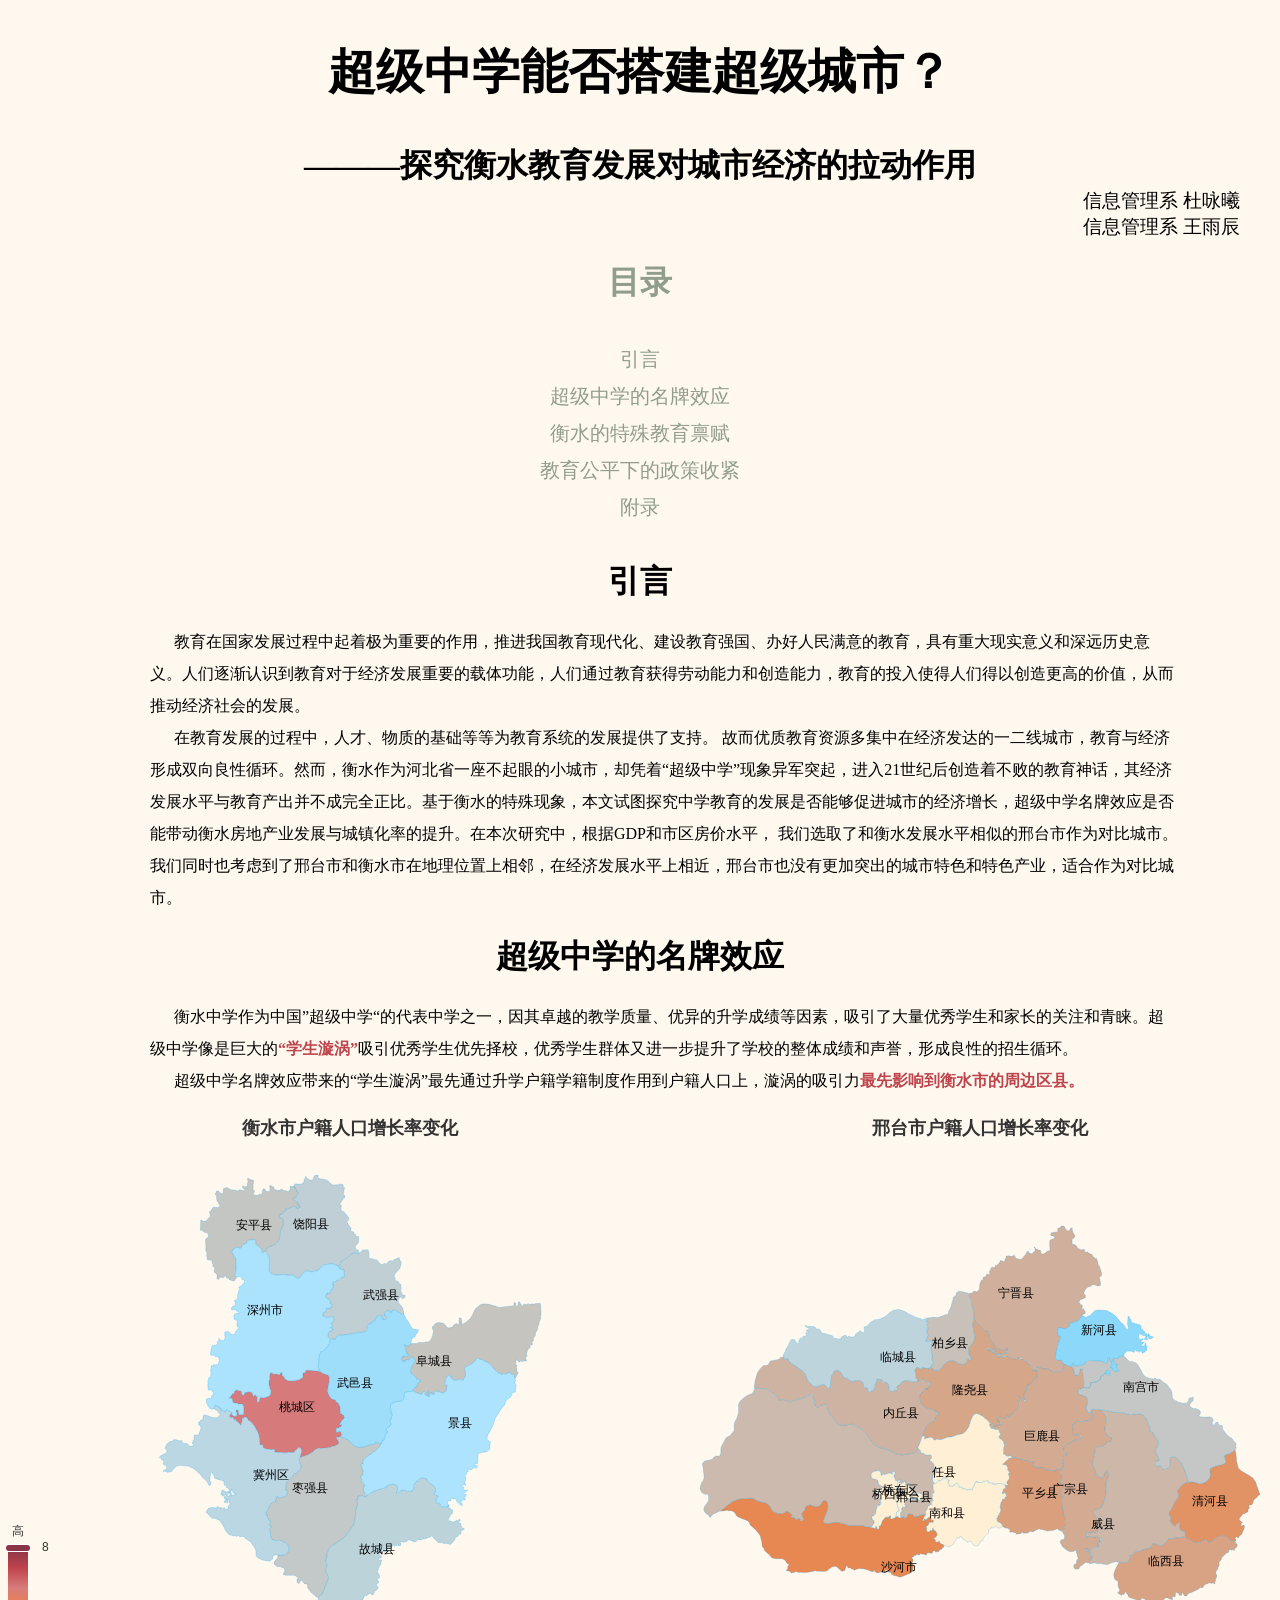
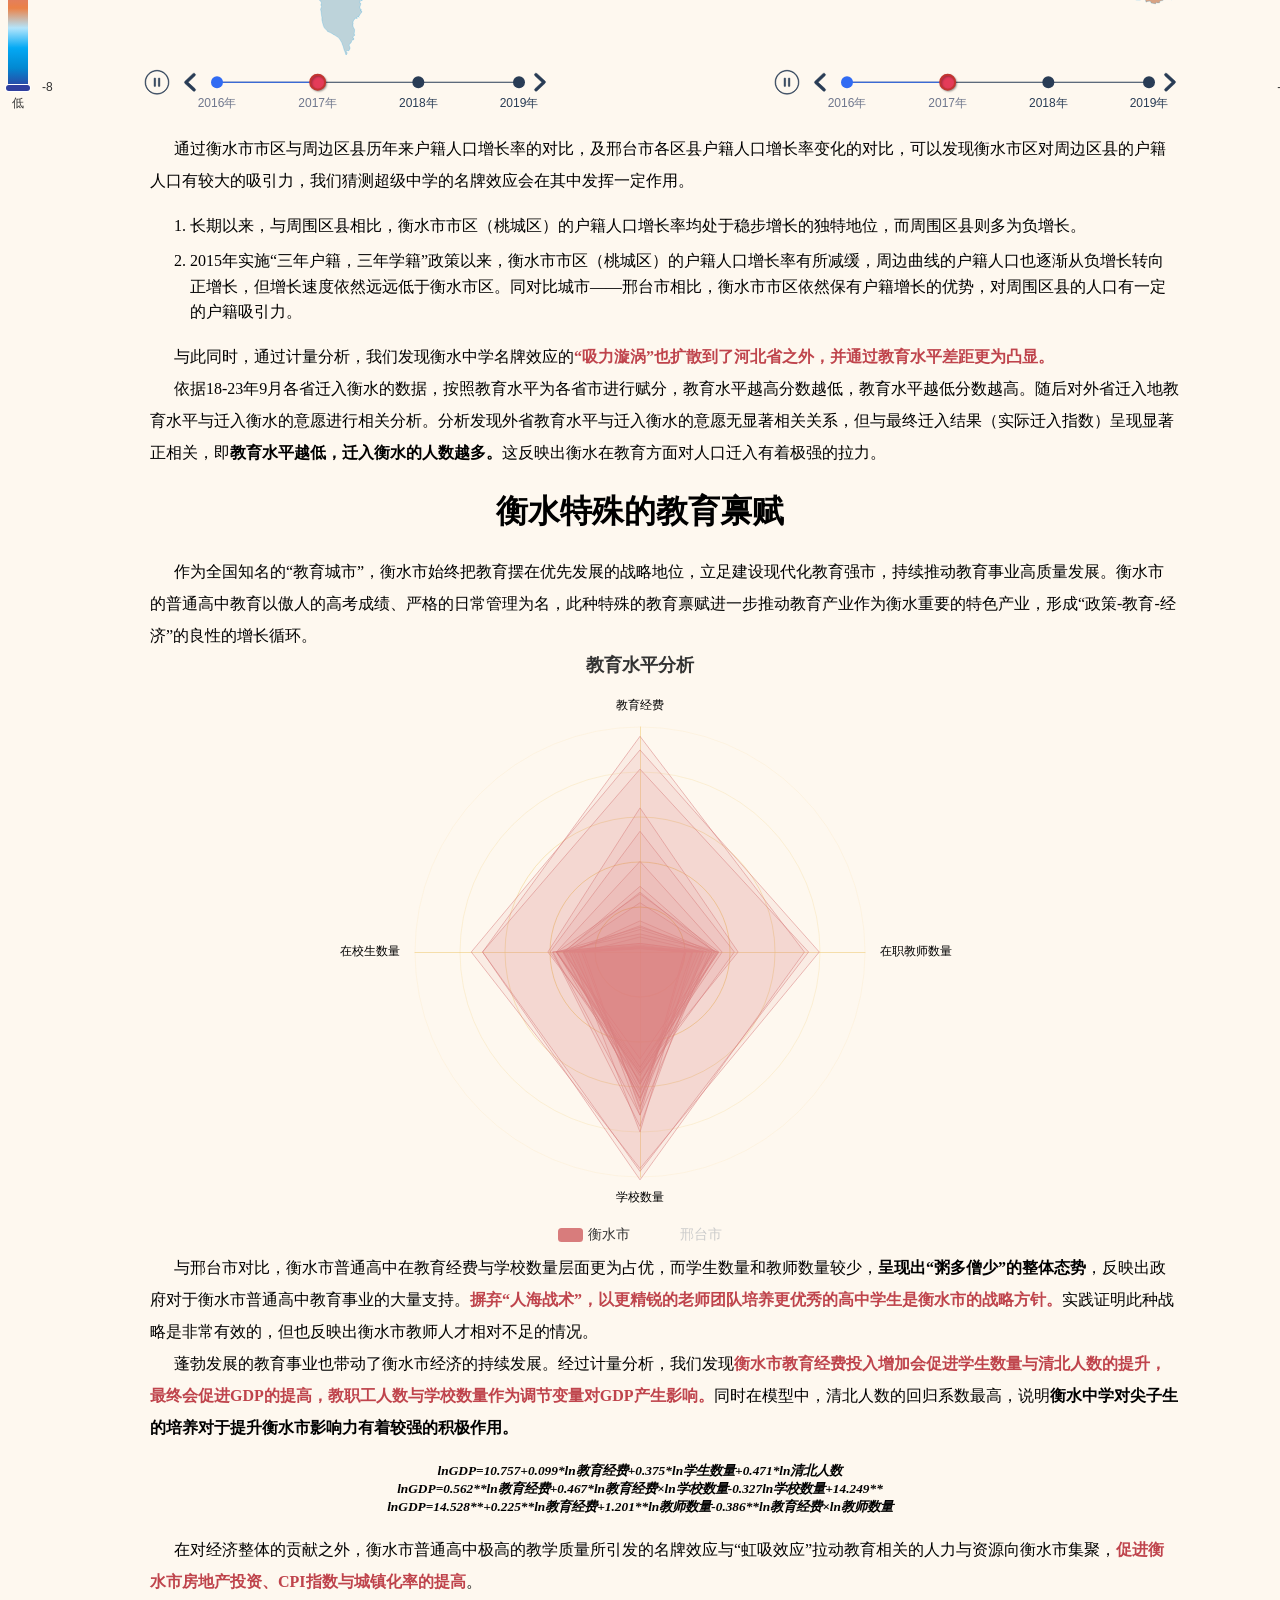
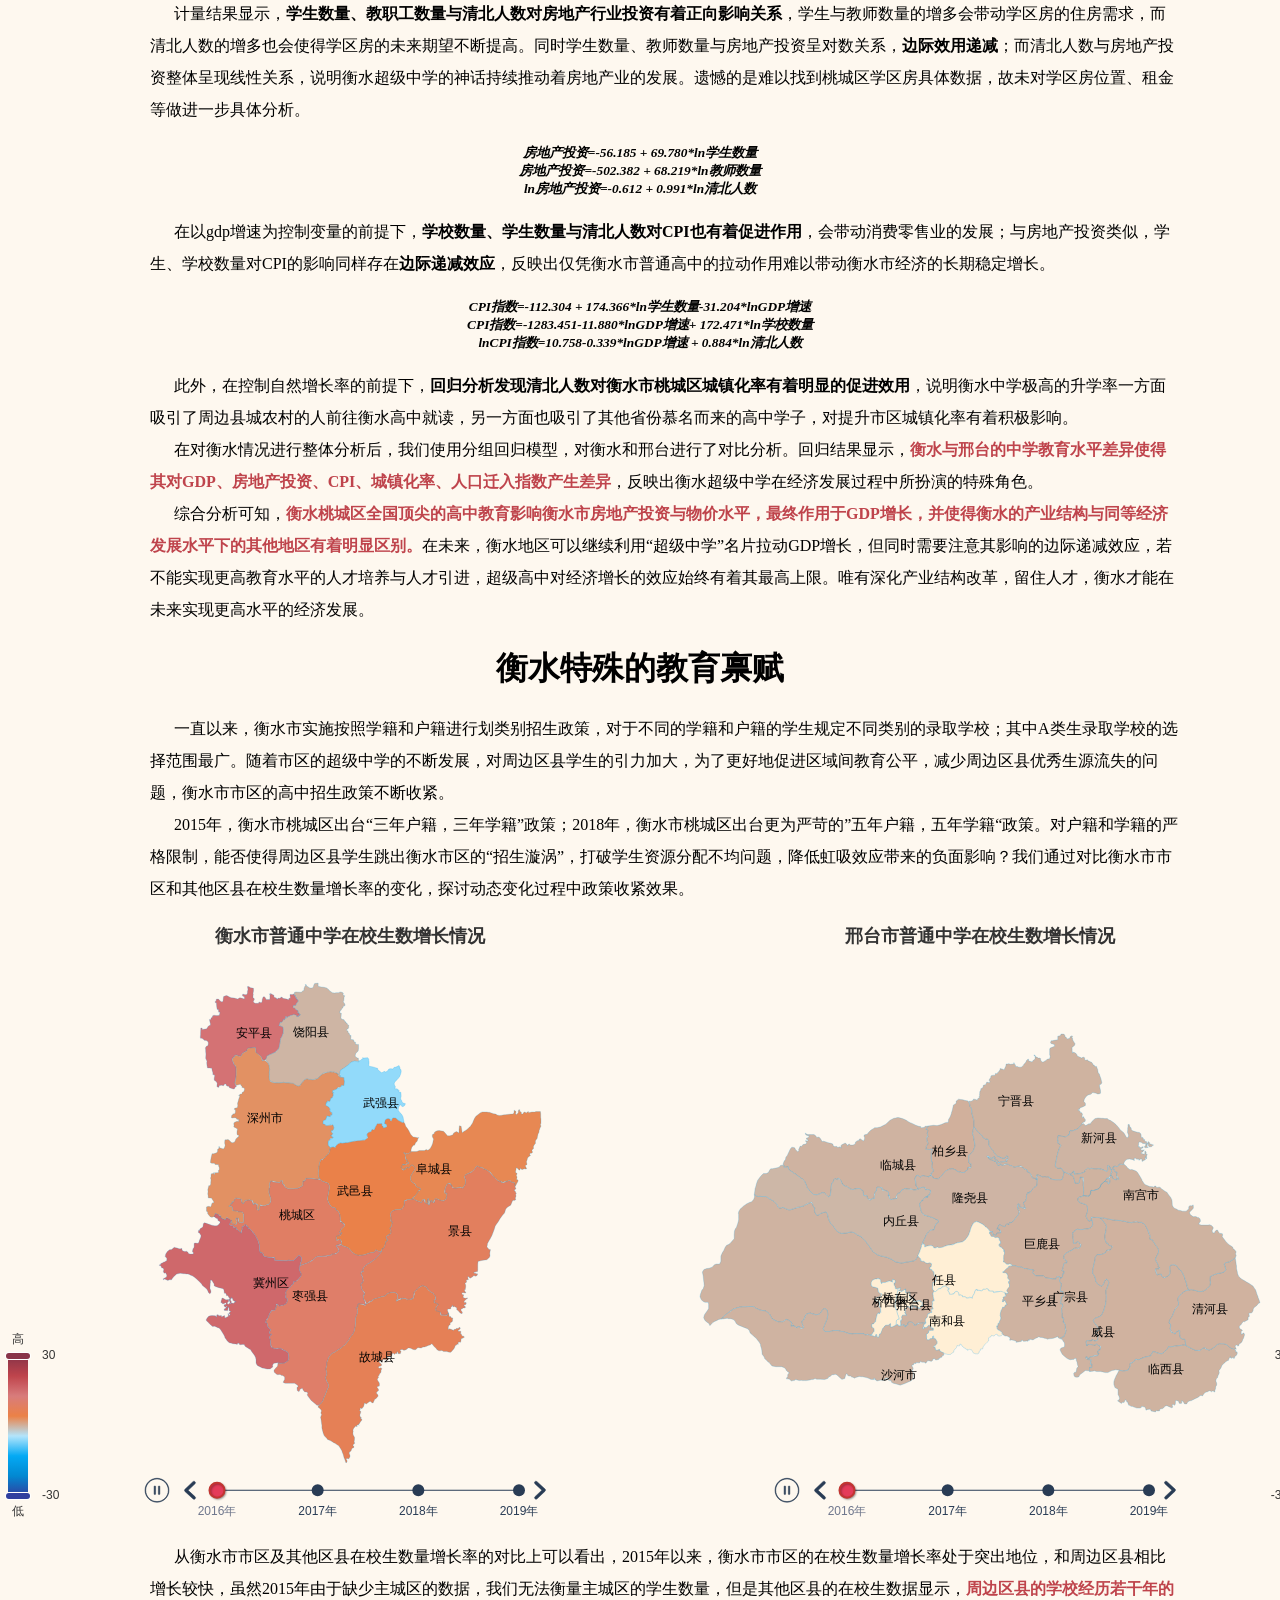
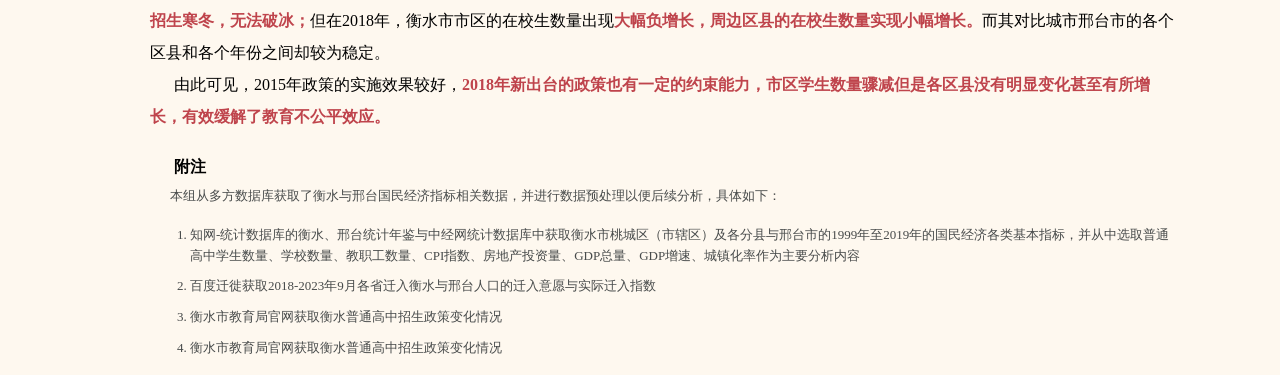
==== commit 9e91f165: "更改目录格式" ====
--- a/index.html
+++ b/index.html
@@ -22,7 +22,7 @@
     <div id="subtitle">信息管理系 王雨辰</div>
     <h1 style="text-align: center;color:#919e8b;font-family: 楷体;">目录</h1>
     <div class="table">
-    <nav>
+    <nav style="text-align: center;">
         <ul>
           <li><a href="#section1" >引言</a></li>
           <li><a href="#section2">超级中学的名牌效应</a></li>
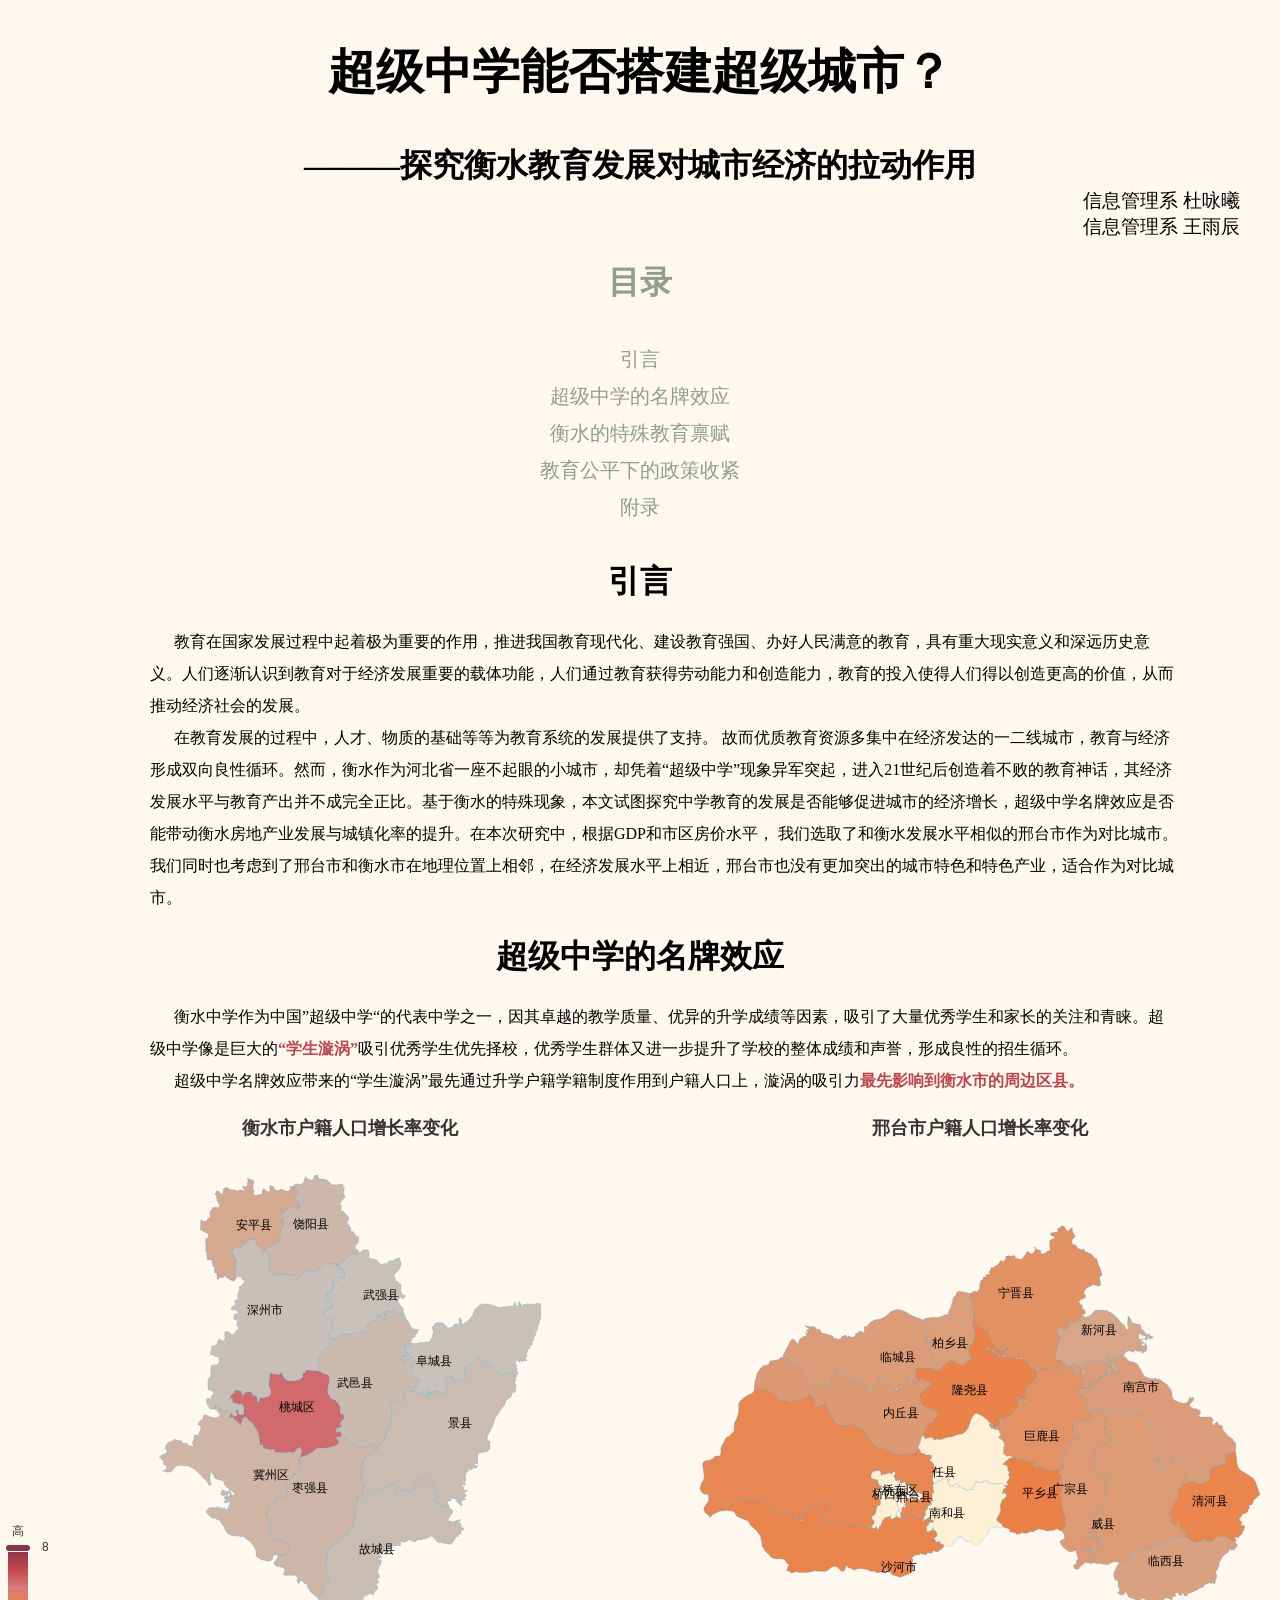
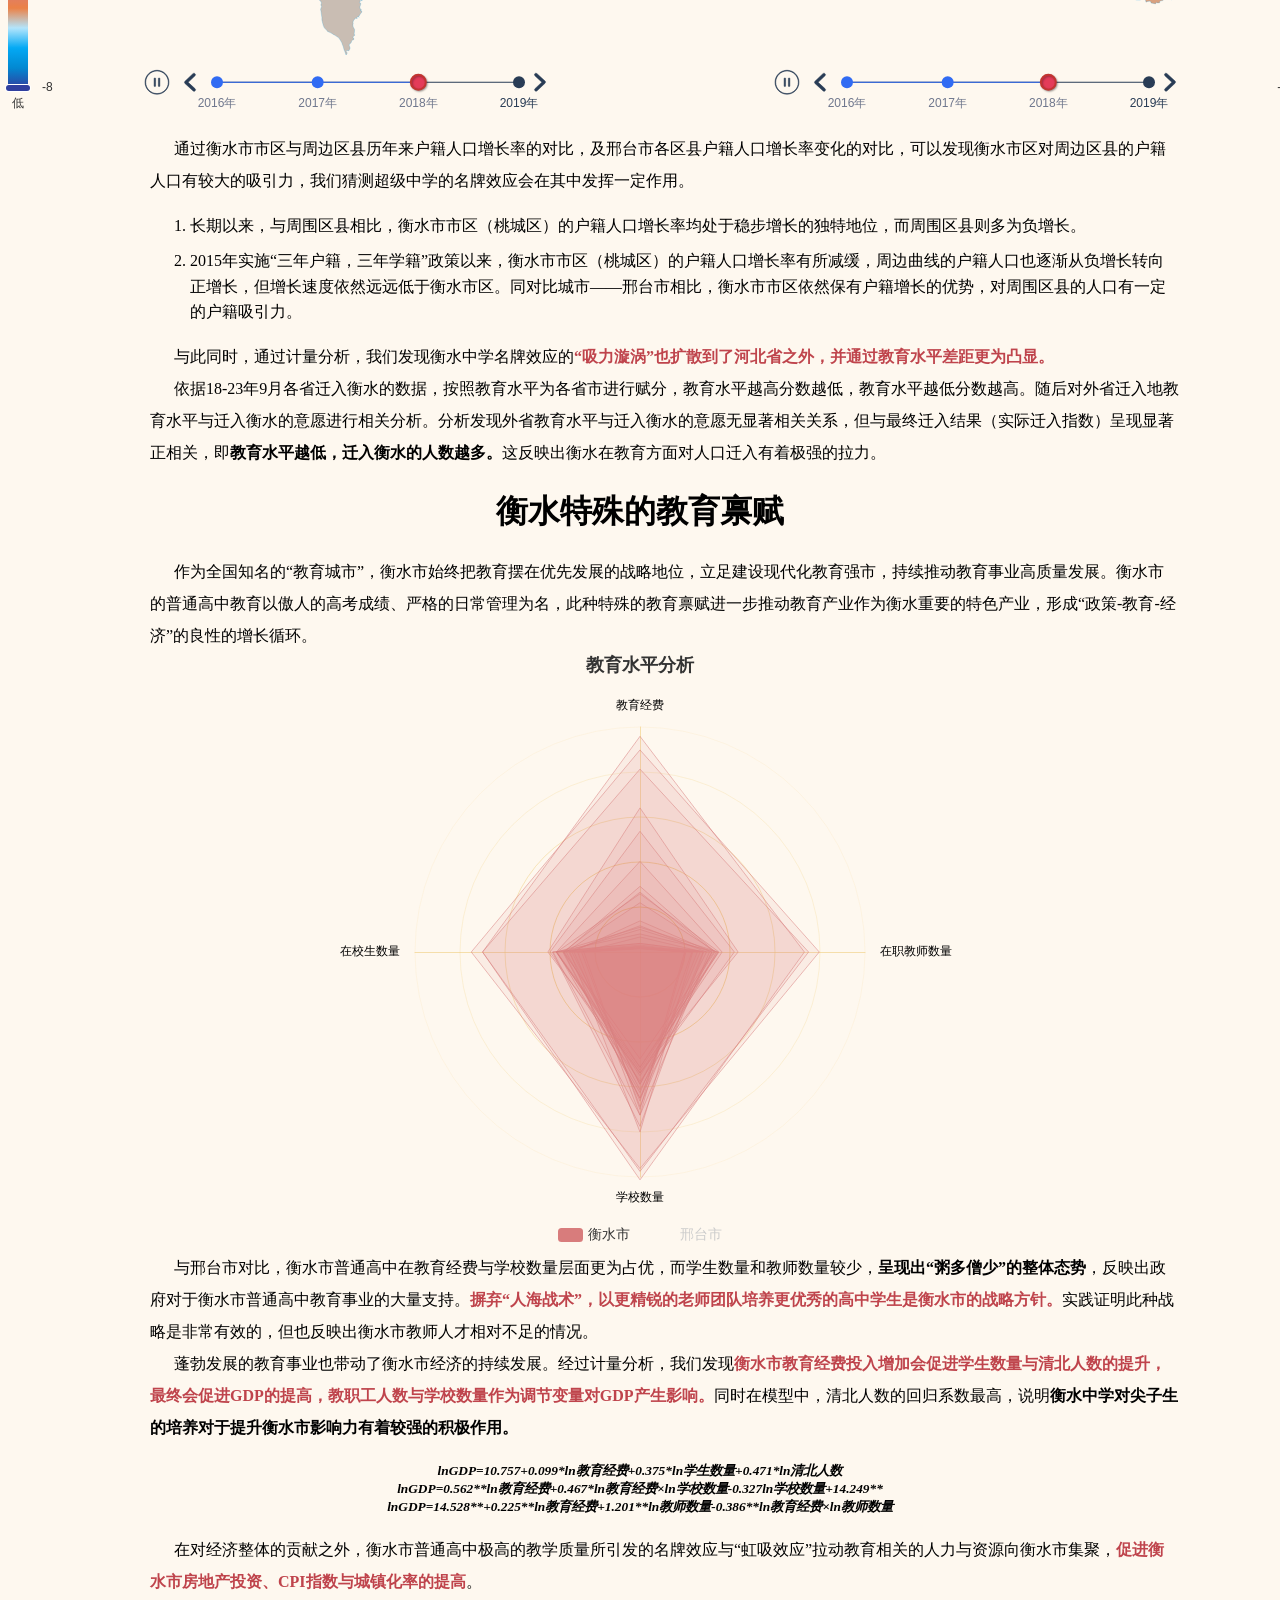
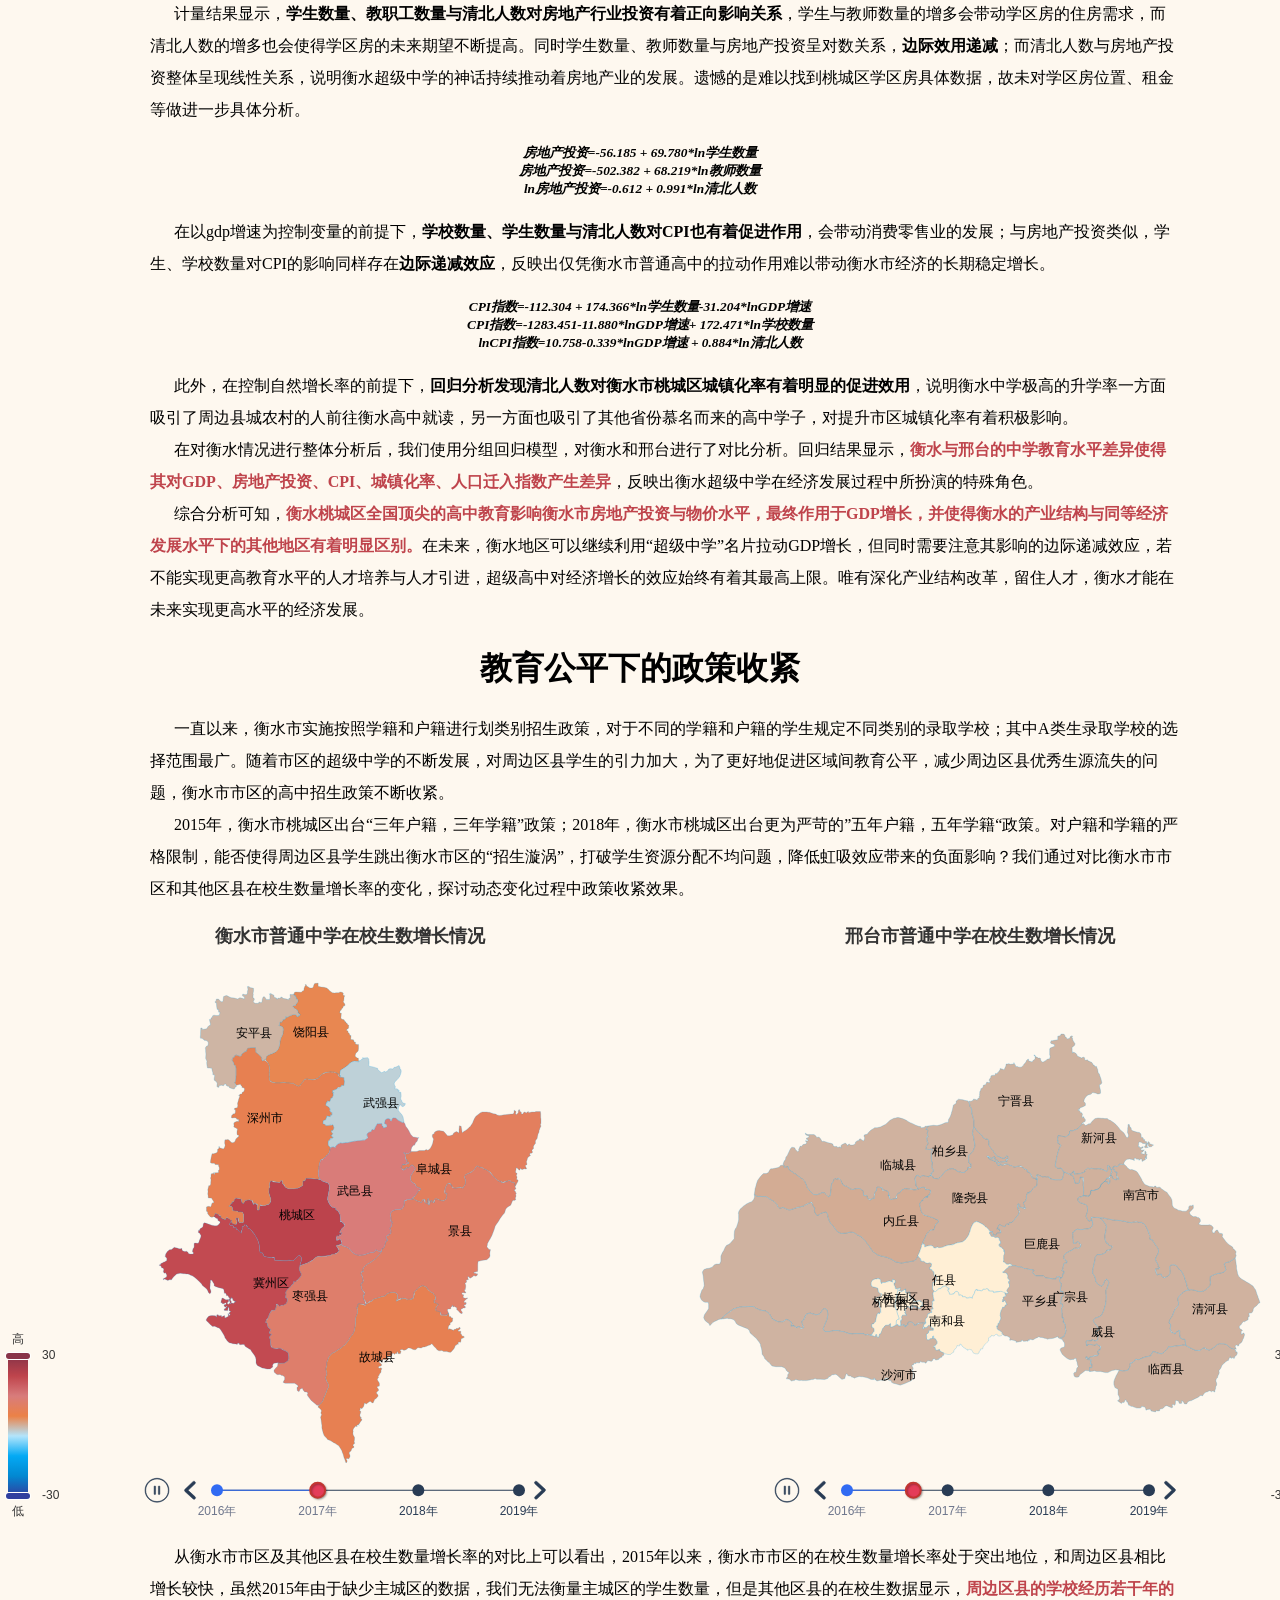
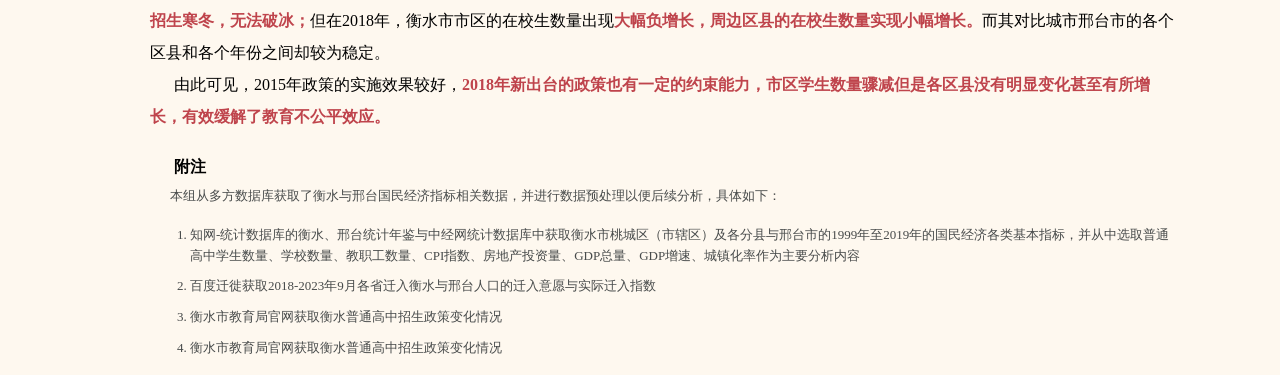
==== commit b5a1f465: "更改html细节" ====
--- a/index.html
+++ b/index.html
@@ -107,7 +107,7 @@
     <div class="front_text">综合分析可知，<span class="highlight">衡水桃城区全国顶尖的高中教育影响衡水市房地产投资与物价水平，最终作用于GDP增长，并使得衡水的产业结构与同等经济发展水平下的其他地区有着明显区别。</span>在未来，衡水地区可以继续利用“超级中学”名片拉动GDP增长，但同时需要注意其影响的边际递减效应，若不能实现更高教育水平的人才培养与人才引进，超级高中对经济增长的效应始终有着其最高上限。唯有深化产业结构改革，留住人才，衡水才能在未来实现更高水平的经济发展。</div>
 
     <!-- 第四部分：教育公平下的政策收紧 -->
-    <h1 id="section4">衡水特殊的教育禀赋</h1>
+    <h1 id="section4">教育公平下的政策收紧</h1>
     <div class="front_text">一直以来，衡水市实施按照学籍和户籍进行划类别招生政策，对于不同的学籍和户籍的学生规定不同类别的录取学校；其中A类生录取学校的选择范围最广。随着市区的超级中学的不断发展，对周边区县学生的引力加大，为了更好地促进区域间教育公平，减少周边区县优秀生源流失的问题，衡水市市区的高中招生政策不断收紧。</div>
     <div class="front_text">2015年，衡水市桃城区出台“三年户籍，三年学籍”政策；2018年，衡水市桃城区出台更为严苛的”五年户籍，五年学籍“政策。对户籍和学籍的严格限制，能否使得周边区县学生跳出衡水市区的“招生漩涡”，打破学生资源分配不均问题，降低虹吸效应带来的负面影响？我们通过对比衡水市市区和其他区县在校生数量增长率的变化，探讨动态变化过程中政策收紧效果。</div>
     <br>
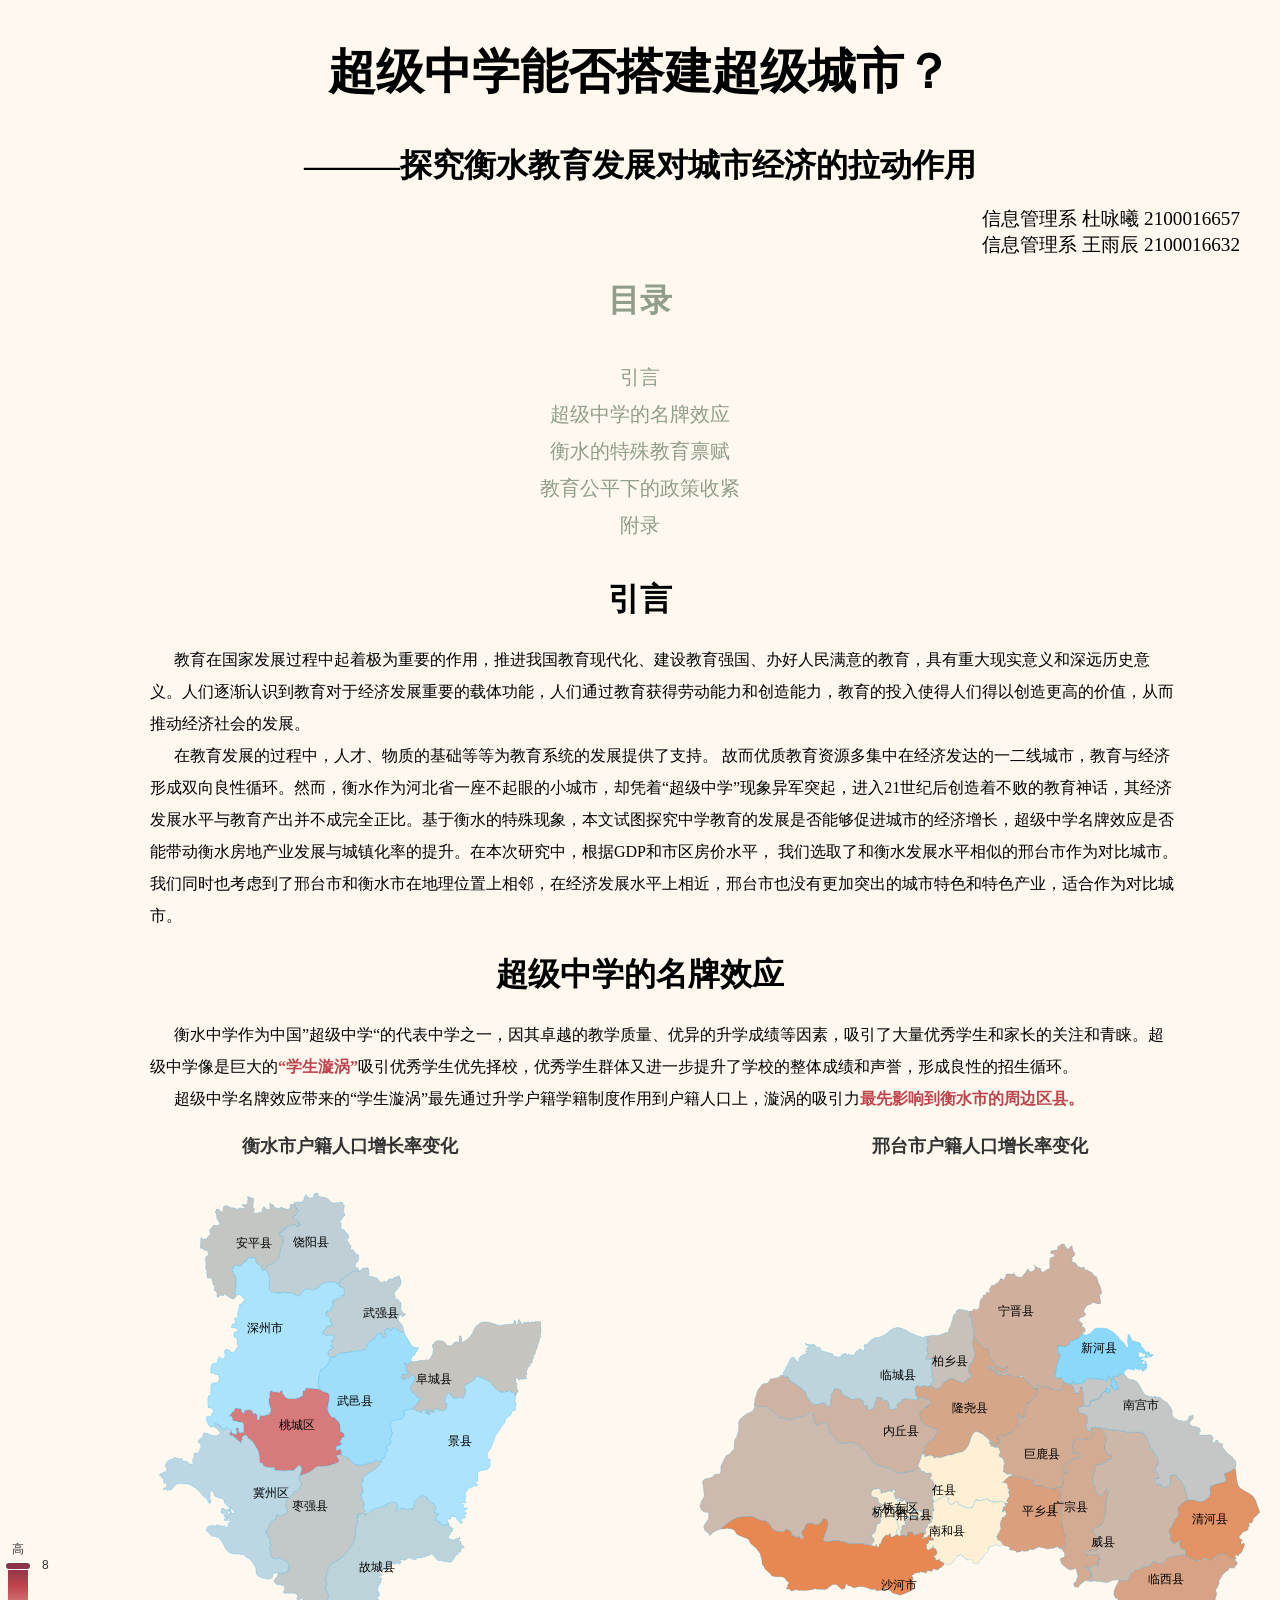
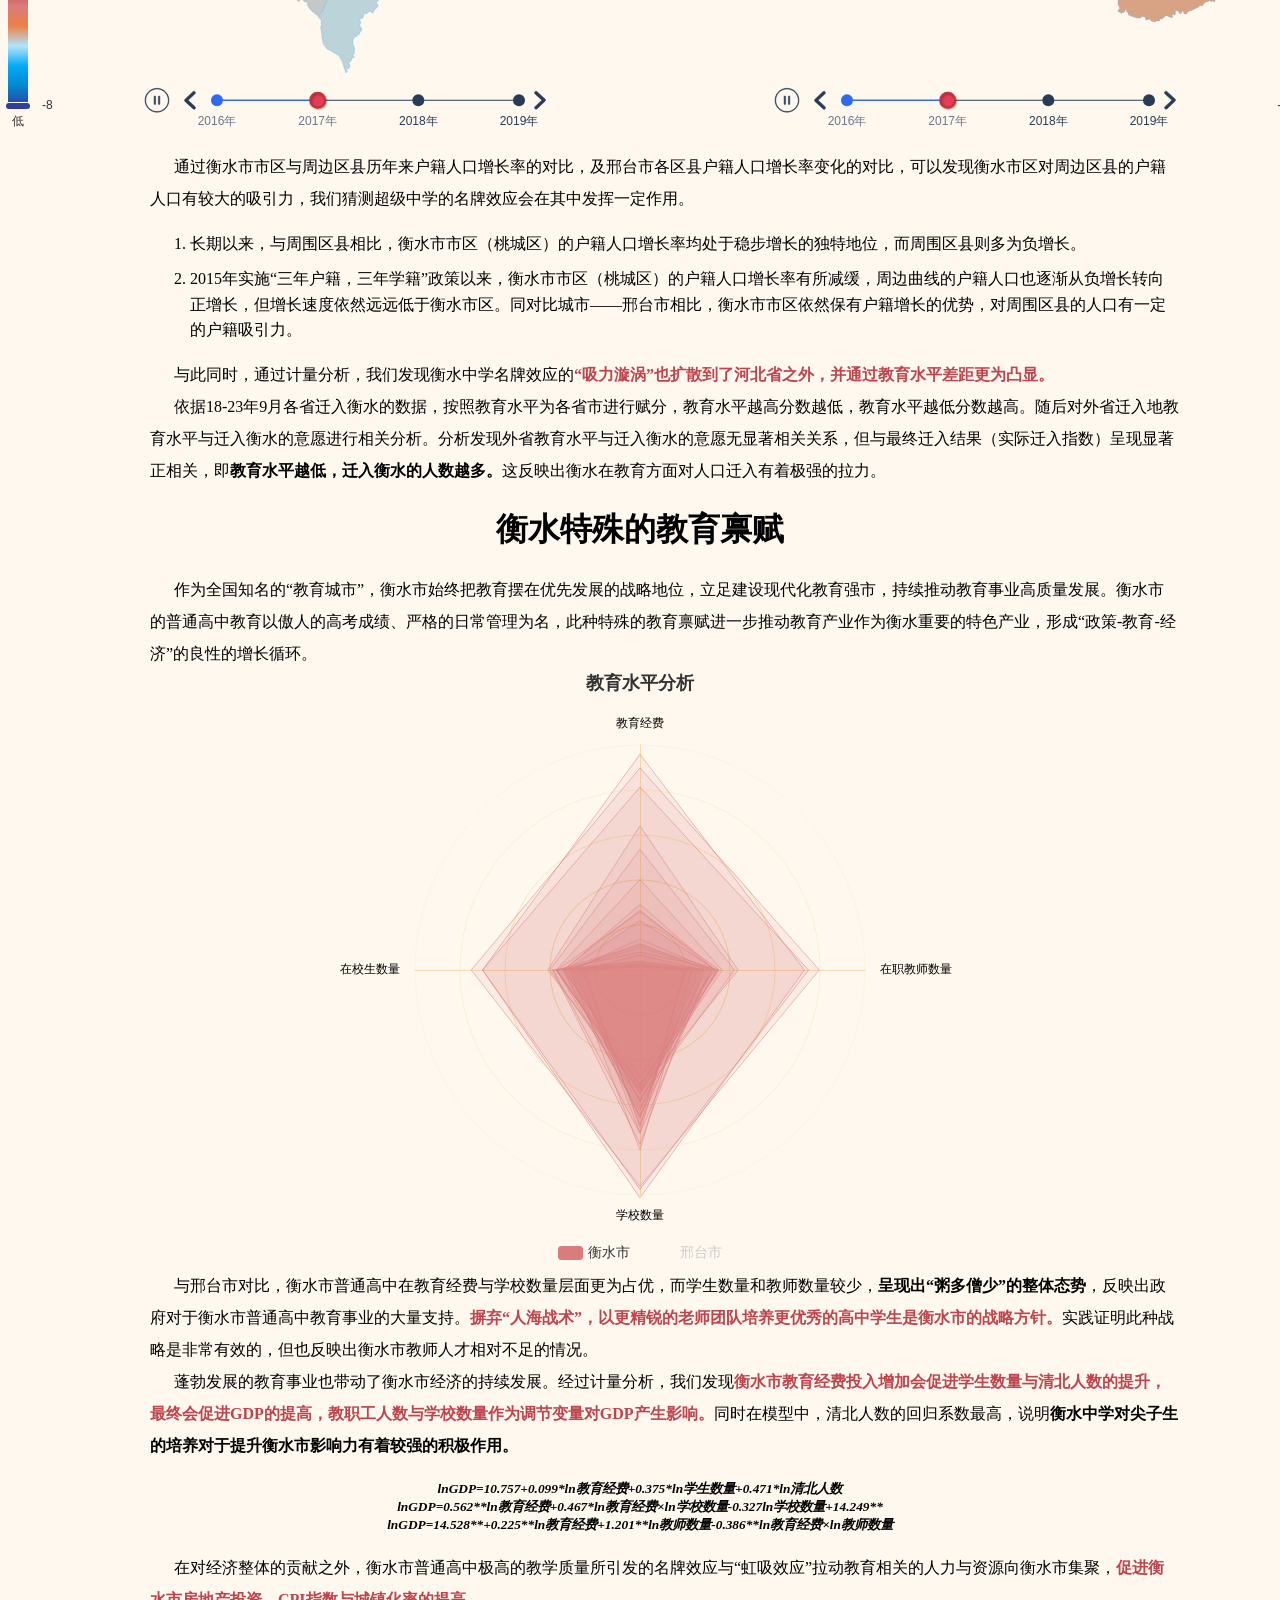
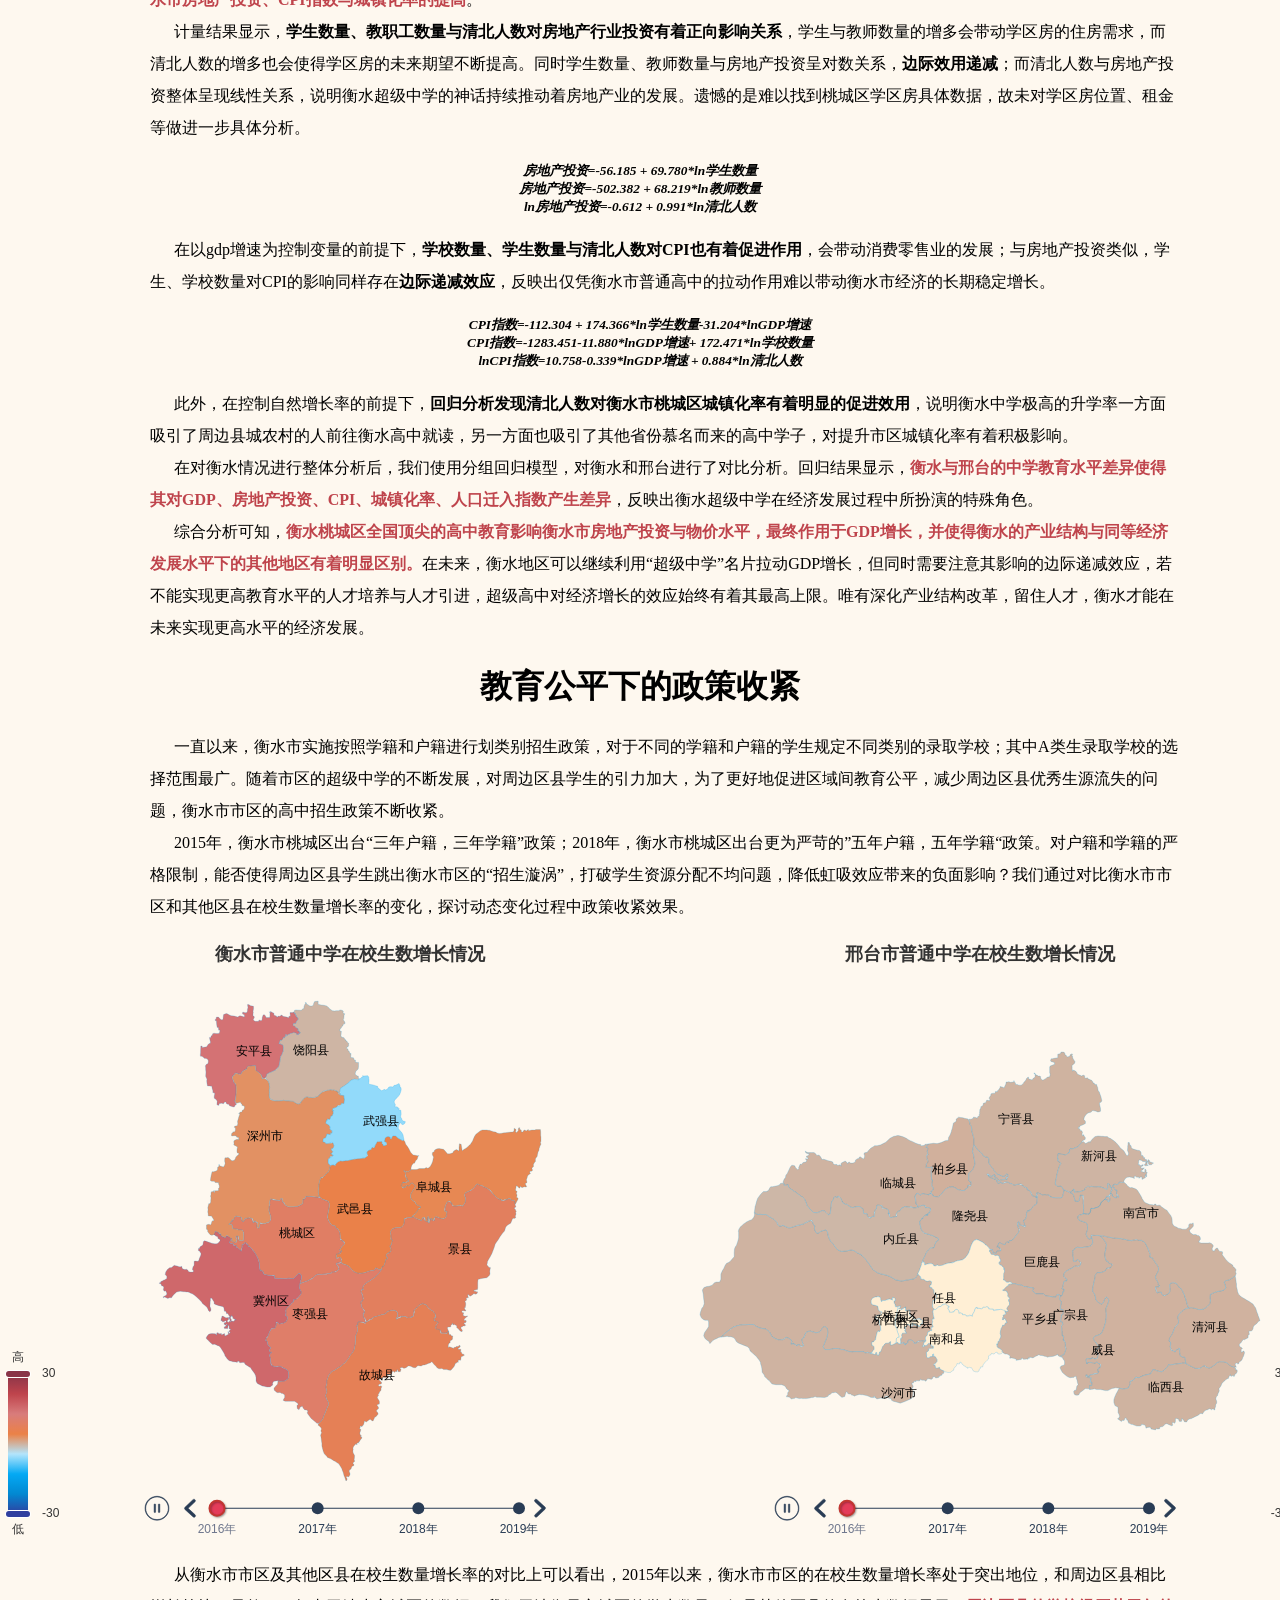
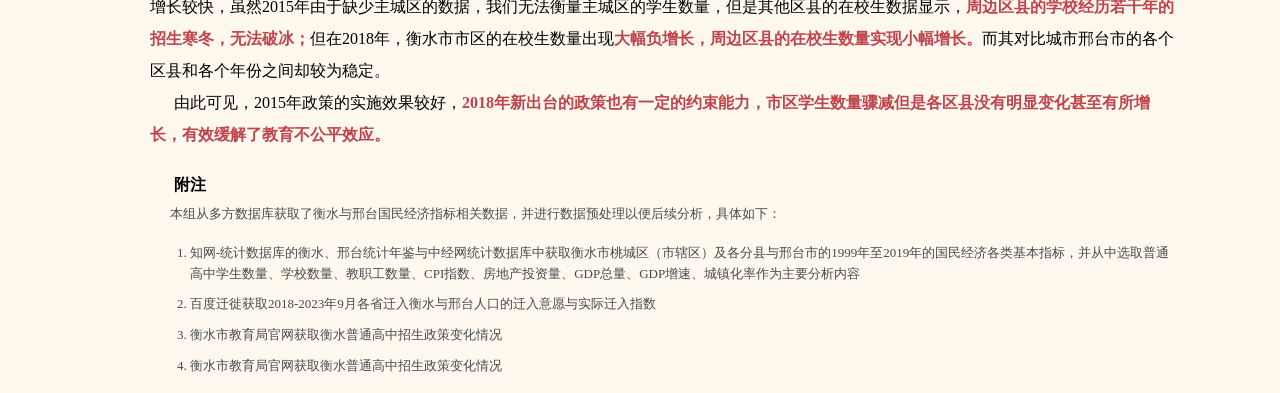
==== commit d27e25f1: "html新增学号" ====
--- a/index.html
+++ b/index.html
@@ -18,8 +18,9 @@
 <body>
     <div id="title_name">超级中学能否搭建超级城市？</div>
     <div id="title_name2">———探究衡水教育发展对城市经济的拉动作用</div>
-    <div id="subtitle">信息管理系 杜咏曦</div>
-    <div id="subtitle">信息管理系 王雨辰</div>
+    <br>
+    <div id="subtitle">信息管理系 杜咏曦 2100016657</div>
+    <div id="subtitle">信息管理系 王雨辰 2100016632</div>
     <h1 style="text-align: center;color:#919e8b;font-family: 楷体;">目录</h1>
     <div class="table">
     <nav style="text-align: center;">
